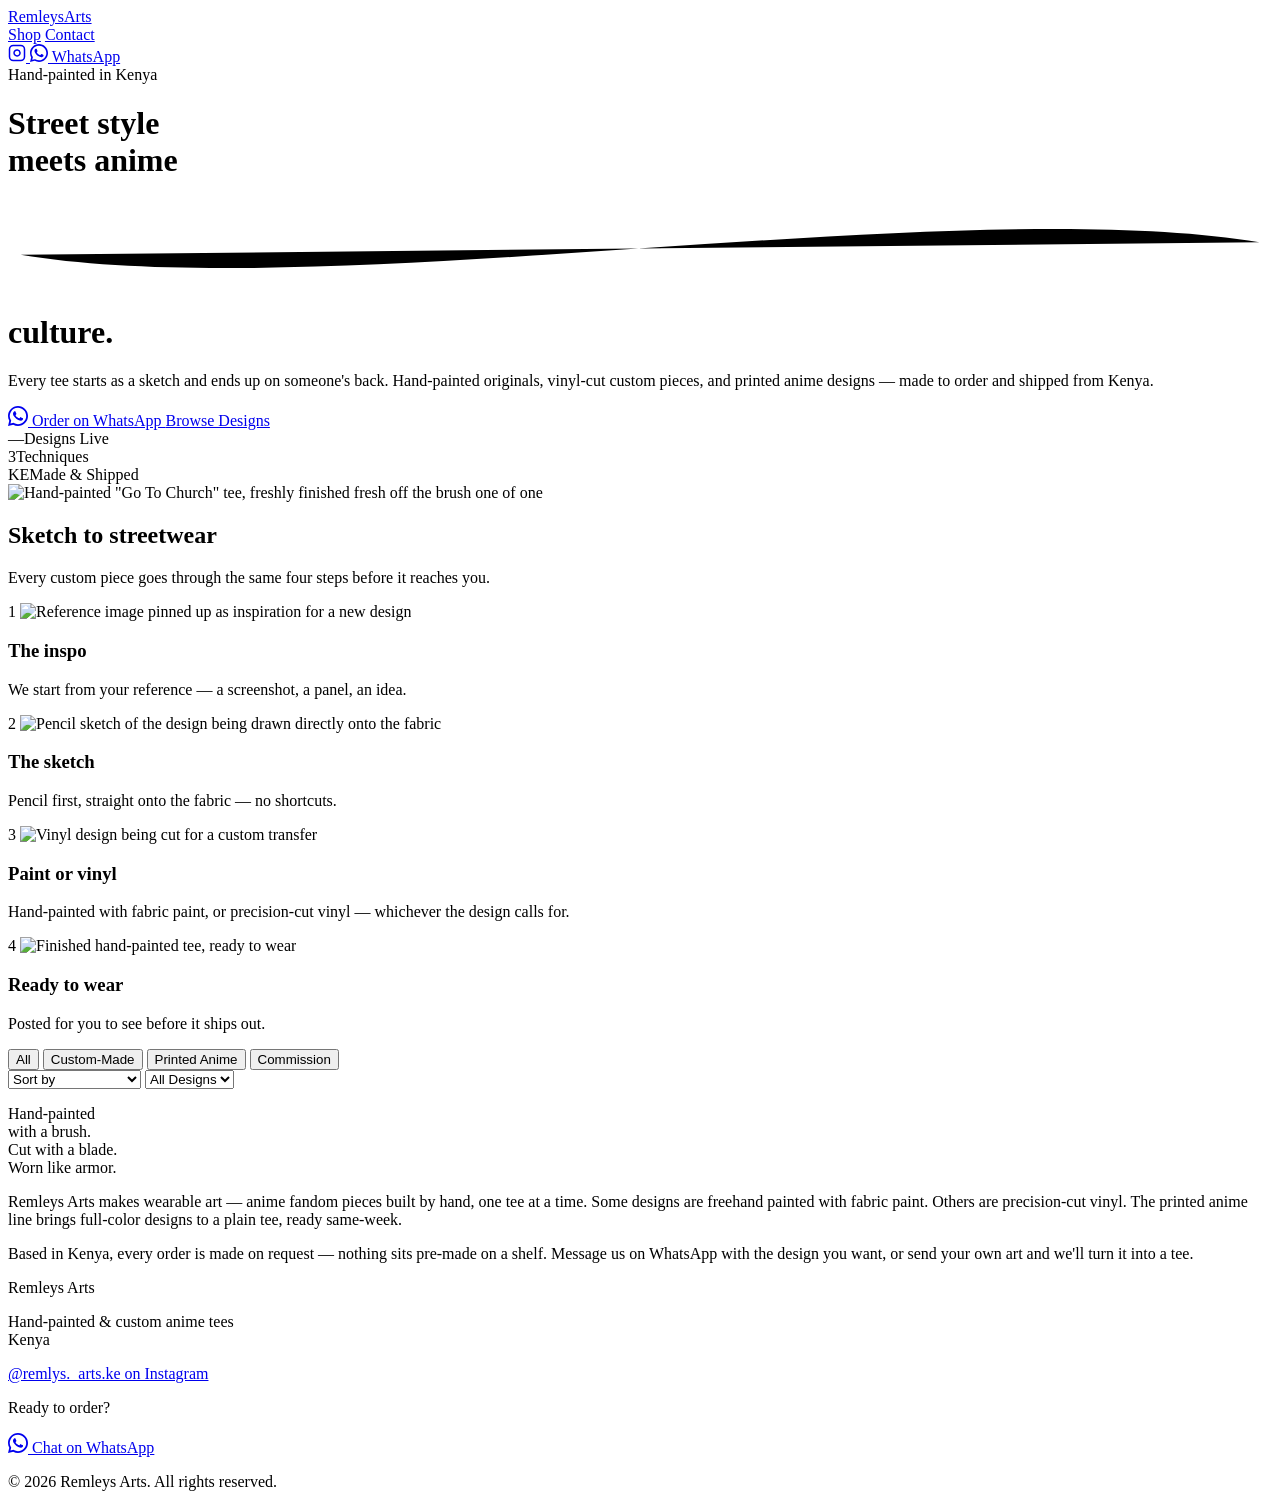
==== index.html @ 8bb93c35 "Create index.html for Remleys Arts website This HTML file serves as the main structure for the Remle" ====
<!DOCTYPE html>
<html lang="en">
<head>
  <meta charset="UTF-8" />
  <meta name="viewport" content="width=device-width, initial-scale=1.0" />
  <title>Remleys Arts — Hand-Painted Anime Tees, Kenya</title>
  <meta name="description" content="Remleys Arts — hand-painted and custom anime t-shirts, made to order in Kenya. Order on WhatsApp or commission your own design." />
  <link rel="preconnect" href="https://fonts.googleapis.com" />
  <link rel="preconnect" href="https://fonts.gstatic.com" crossorigin />
  <link href="https://fonts.googleapis.com/css2?family=Anton&family=Permanent+Marker&family=Inter:wght@400;500;600;700;800&display=swap" rel="stylesheet" />
  <link rel="stylesheet" href="css/style.css" />
</head>
<body>

  <!-- NAV -->
  <nav class="navbar" id="navbar">
    <a href="index.html" class="nav-brand">Remleys<span>Arts</span></a>
    <div class="nav-links">
      <a href="index.html" class="active">Shop</a>
      <a href="contact.html">Contact</a>
    </div>
    <a href="https://instagram.com/remlys._arts.ke" target="_blank" class="nav-social" aria-label="Instagram">
      <svg width="18" height="18" viewBox="0 0 24 24" fill="none" stroke="currentColor" stroke-width="2"><rect x="2" y="2" width="20" height="20" rx="5"/><path d="M16 11.37A4 4 0 1 1 12.63 8 4 4 0 0 1 16 11.37z"/><line x1="17.5" y1="6.5" x2="17.5" y2="6.5"/></svg>
    </a>
    <a href="https://wa.me/254702538038" target="_blank" class="btn-whatsapp">
      <svg width="18" height="18" viewBox="0 0 24 24" fill="currentColor"><path d="M17.472 14.382c-.297-.149-1.758-.867-2.03-.967-.273-.099-.471-.148-.67.15-.197.297-.767.966-.94 1.164-.173.199-.347.223-.644.075-.297-.15-1.255-.463-2.39-1.475-.883-.788-1.48-1.761-1.653-2.059-.173-.297-.018-.458.13-.606.134-.133.298-.347.446-.52.149-.174.198-.298.298-.497.099-.198.05-.371-.025-.52-.075-.149-.669-1.612-.916-2.207-.242-.579-.487-.5-.669-.51-.173-.008-.371-.01-.57-.01-.198 0-.52.074-.792.372-.272.297-1.04 1.016-1.04 2.479 0 1.462 1.065 2.875 1.213 3.074.149.198 2.096 3.2 5.077 4.487.709.306 1.262.489 1.694.625.712.227 1.36.195 1.871.118.571-.085 1.758-.719 2.006-1.413.248-.694.248-1.289.173-1.413-.074-.124-.272-.198-.57-.347z"/><path d="M12 0C5.373 0 0 5.373 0 12c0 2.123.554 4.118 1.524 5.847L.057 23.882l6.198-1.443A11.945 11.945 0 0012 24c6.627 0 12-5.373 12-12S18.627 0 12 0zm0 21.818a9.818 9.818 0 01-5.006-1.371l-.36-.214-3.68.857.893-3.564-.234-.373A9.818 9.818 0 0112 2.182c5.426 0 9.818 4.392 9.818 9.818 0 5.427-4.392 9.818-9.818 9.818z"/></svg>
      WhatsApp
    </a>
  </nav>

  <!-- HERO -->
  <header class="hero">
    <div class="hero-text">
      <span class="hero-eyebrow">Hand-painted in Kenya</span>
      <h1>Street style<br/>meets <span class="accent">anime<svg viewBox="0 0 200 20" preserveAspectRatio="none"><path d="M2 12 C 50 20, 150 2, 198 10"/></svg></span> culture.</h1>
      <p>Every tee starts as a sketch and ends up on someone's back. Hand-painted originals, vinyl-cut custom pieces, and printed anime designs — made to order and shipped from Kenya.</p>
      <div class="hero-ctas">
        <a href="https://wa.me/254702538038?text=Hello%2C%20I%27d%20like%20to%20order%20a%20tee%20from%20Remleys%20Arts." target="_blank" class="btn-whatsapp large">
          <svg width="20" height="20" viewBox="0 0 24 24" fill="currentColor"><path d="M17.472 14.382c-.297-.149-1.758-.867-2.03-.967-.273-.099-.471-.148-.67.15-.197.297-.767.966-.94 1.164-.173.199-.347.223-.644.075-.297-.15-1.255-.463-2.39-1.475-.883-.788-1.48-1.761-1.653-2.059-.173-.297-.018-.458.13-.606.134-.133.298-.347.446-.52.149-.174.198-.298.298-.497.099-.198.05-.371-.025-.52-.075-.149-.669-1.612-.916-2.207-.242-.579-.487-.5-.669-.51-.173-.008-.371-.01-.57-.01-.198 0-.52.074-.792.372-.272.297-1.04 1.016-1.04 2.479 0 1.462 1.065 2.875 1.213 3.074.149.198 2.096 3.2 5.077 4.487.709.306 1.262.489 1.694.625.712.227 1.36.195 1.871.118.571-.085 1.758-.719 2.006-1.413.248-.694.248-1.289.173-1.413-.074-.124-.272-.198-.57-.347z"/><path d="M12 0C5.373 0 0 5.373 0 12c0 2.123.554 4.118 1.524 5.847L.057 23.882l6.198-1.443A11.945 11.945 0 0012 24c6.627 0 12-5.373 12-12S18.627 0 12 0zm0 21.818a9.818 9.818 0 01-5.006-1.371l-.36-.214-3.68.857.893-3.564-.234-.373A9.818 9.818 0 0112 2.182c5.426 0 9.818 4.392 9.818 9.818 0 5.427-4.392 9.818-9.818 9.818z"/></svg>
          Order on WhatsApp
        </a>
        <a href="#shop" class="btn-outline">Browse Designs</a>
      </div>
      <div class="hero-stats">
        <div class="stat"><span class="stat-num" id="totalCount">—</span><span class="stat-label">Designs Live</span></div>
        <div class="stat"><span class="stat-num">3</span><span class="stat-label">Techniques</span></div>
        <div class="stat"><span class="stat-num">KE</span><span class="stat-label">Made & Shipped</span></div>
      </div>
    </div>
    <div class="hero-visual">
      <div class="hero-photo">
        <img src="images/products/shirt-gotochurch.jpg" alt="Hand-painted &quot;Go To Church&quot; tee, freshly finished" />
        <span class="hero-photo-cap">fresh off the brush</span>
        <span class="hero-tag">one of one</span>
      </div>
    </div>
  </header>

  <!-- PROCESS FILMSTRIP -->
  <section class="process">
    <div class="process-head">
      <h2>Sketch to streetwear</h2>
      <p>Every custom piece goes through the same four steps before it reaches you.</p>
    </div>
    <div class="process-strip">
      <div class="process-step">
        <div class="process-frame">
          <span class="process-num">1</span>
          <img src="images/process/01-inspo.jpg" alt="Reference image pinned up as inspiration for a new design" loading="lazy" />
        </div>
        <h3>The inspo</h3>
        <p>We start from your reference — a screenshot, a panel, an idea.</p>
      </div>
      <div class="process-step">
        <div class="process-frame">
          <span class="process-num">2</span>
          <img src="images/process/02-sketch.jpg" alt="Pencil sketch of the design being drawn directly onto the fabric" loading="lazy" />
        </div>
        <h3>The sketch</h3>
        <p>Pencil first, straight onto the fabric — no shortcuts.</p>
      </div>
      <div class="process-step">
        <div class="process-frame">
          <span class="process-num">3</span>
          <img src="images/process/03-cut.jpg" alt="Vinyl design being cut for a custom transfer" loading="lazy" />
        </div>
        <h3>Paint or vinyl</h3>
        <p>Hand-painted with fabric paint, or precision-cut vinyl — whichever the design calls for.</p>
      </div>
      <div class="process-step">
        <div class="process-frame">
          <span class="process-num">4</span>
          <img src="images/process/04-finished.jpg" alt="Finished hand-painted tee, ready to wear" loading="lazy" />
        </div>
        <h3>Ready to wear</h3>
        <p>Posted for you to see before it ships out.</p>
      </div>
    </div>
  </section>

  <!-- FILTERS -->
  <section class="filter-bar" id="shop">
    <div class="filter-inner">
      <div class="filter-tabs" id="categoryTabs">
        <button class="tab active" data-cat="all">All</button>
        <button class="tab" data-cat="custom">Custom-Made</button>
        <button class="tab" data-cat="printed">Printed Anime</button>
        <button class="tab" data-cat="commission">Commission</button>
      </div>
      <div class="filter-controls">
        <select id="sortSelect" class="filter-select">
          <option value="default">Sort by</option>
          <option value="price-asc">Price: Low → High</option>
          <option value="price-desc">Price: High → Low</option>
          <option value="name">Name A–Z</option>
        </select>
        <select id="designSelect" class="filter-select">
          <option value="all">All Designs</option>
        </select>
      </div>
    </div>
  </section>

  <!-- GRID -->
  <main class="showroom">
    <div class="grid" id="productGrid">
      <!-- JS renders cards here -->
    </div>
    <p class="empty-state" id="emptyState" style="display:none;">No tees match your filters.</p>
  </main>

  <!-- STORY -->
  <section class="story">
    <p class="story-quote">Hand-painted<br/>with a <span class="accent">brush.</span><br/>Cut with a <span class="accent">blade.</span><br/>Worn like <span class="accent">armor.</span></p>
    <div class="story-body">
      <p>Remleys Arts makes wearable art — anime fandom pieces built by hand, one tee at a time. Some designs are freehand painted with fabric paint. Others are precision-cut vinyl. The printed anime line brings full-color designs to a plain tee, ready same-week.</p>
      <p>Based in Kenya, every order is made on request — nothing sits pre-made on a shelf. Message us on WhatsApp with the design you want, or send your own art and we'll turn it into a tee.</p>
    </div>
  </section>

  <!-- FOOTER -->
  <footer class="footer">
    <div class="footer-inner">
      <div>
        <span class="footer-brand">Remleys Arts</span>
        <p>Hand-painted & custom anime tees<br/>Kenya</p>
        <a href="https://instagram.com/remlys._arts.ke" target="_blank" class="footer-social">@remlys._arts.ke on Instagram</a>
      </div>
      <div class="footer-cta">
        <p>Ready to order?</p>
        <a href="https://wa.me/254702538038" target="_blank" class="btn-whatsapp large">
          <svg width="20" height="20" viewBox="0 0 24 24" fill="currentColor"><path d="M17.472 14.382c-.297-.149-1.758-.867-2.03-.967-.273-.099-.471-.148-.67.15-.197.297-.767.966-.94 1.164-.173.199-.347.223-.644.075-.297-.15-1.255-.463-2.39-1.475-.883-.788-1.48-1.761-1.653-2.059-.173-.297-.018-.458.13-.606.134-.133.298-.347.446-.52.149-.174.198-.298.298-.497.099-.198.05-.371-.025-.52-.075-.149-.669-1.612-.916-2.207-.242-.579-.487-.5-.669-.51-.173-.008-.371-.01-.57-.01-.198 0-.52.074-.792.372-.272.297-1.04 1.016-1.04 2.479 0 1.462 1.065 2.875 1.213 3.074.149.198 2.096 3.2 5.077 4.487.709.306 1.262.489 1.694.625.712.227 1.36.195 1.871.118.571-.085 1.758-.719 2.006-1.413.248-.694.248-1.289.173-1.413-.074-.124-.272-.198-.57-.347z"/><path d="M12 0C5.373 0 0 5.373 0 12c0 2.123.554 4.118 1.524 5.847L.057 23.882l6.198-1.443A11.945 11.945 0 0012 24c6.627 0 12-5.373 12-12S18.627 0 12 0zm0 21.818a9.818 9.818 0 01-5.006-1.371l-.36-.214-3.68.857.893-3.564-.234-.373A9.818 9.818 0 0112 2.182c5.426 0 9.818 4.392 9.818 9.818 0 5.427-4.392 9.818-9.818 9.818z"/></svg>
          Chat on WhatsApp
        </a>
      </div>
      <div>
        <p class="footer-copy">© 2026 Remleys Arts. All rights reserved.</p>
      </div>
    </div>
  </footer>

  <script src="js/products.js"></script>
  <script src="js/app.js"></script>
</body>
  </html>
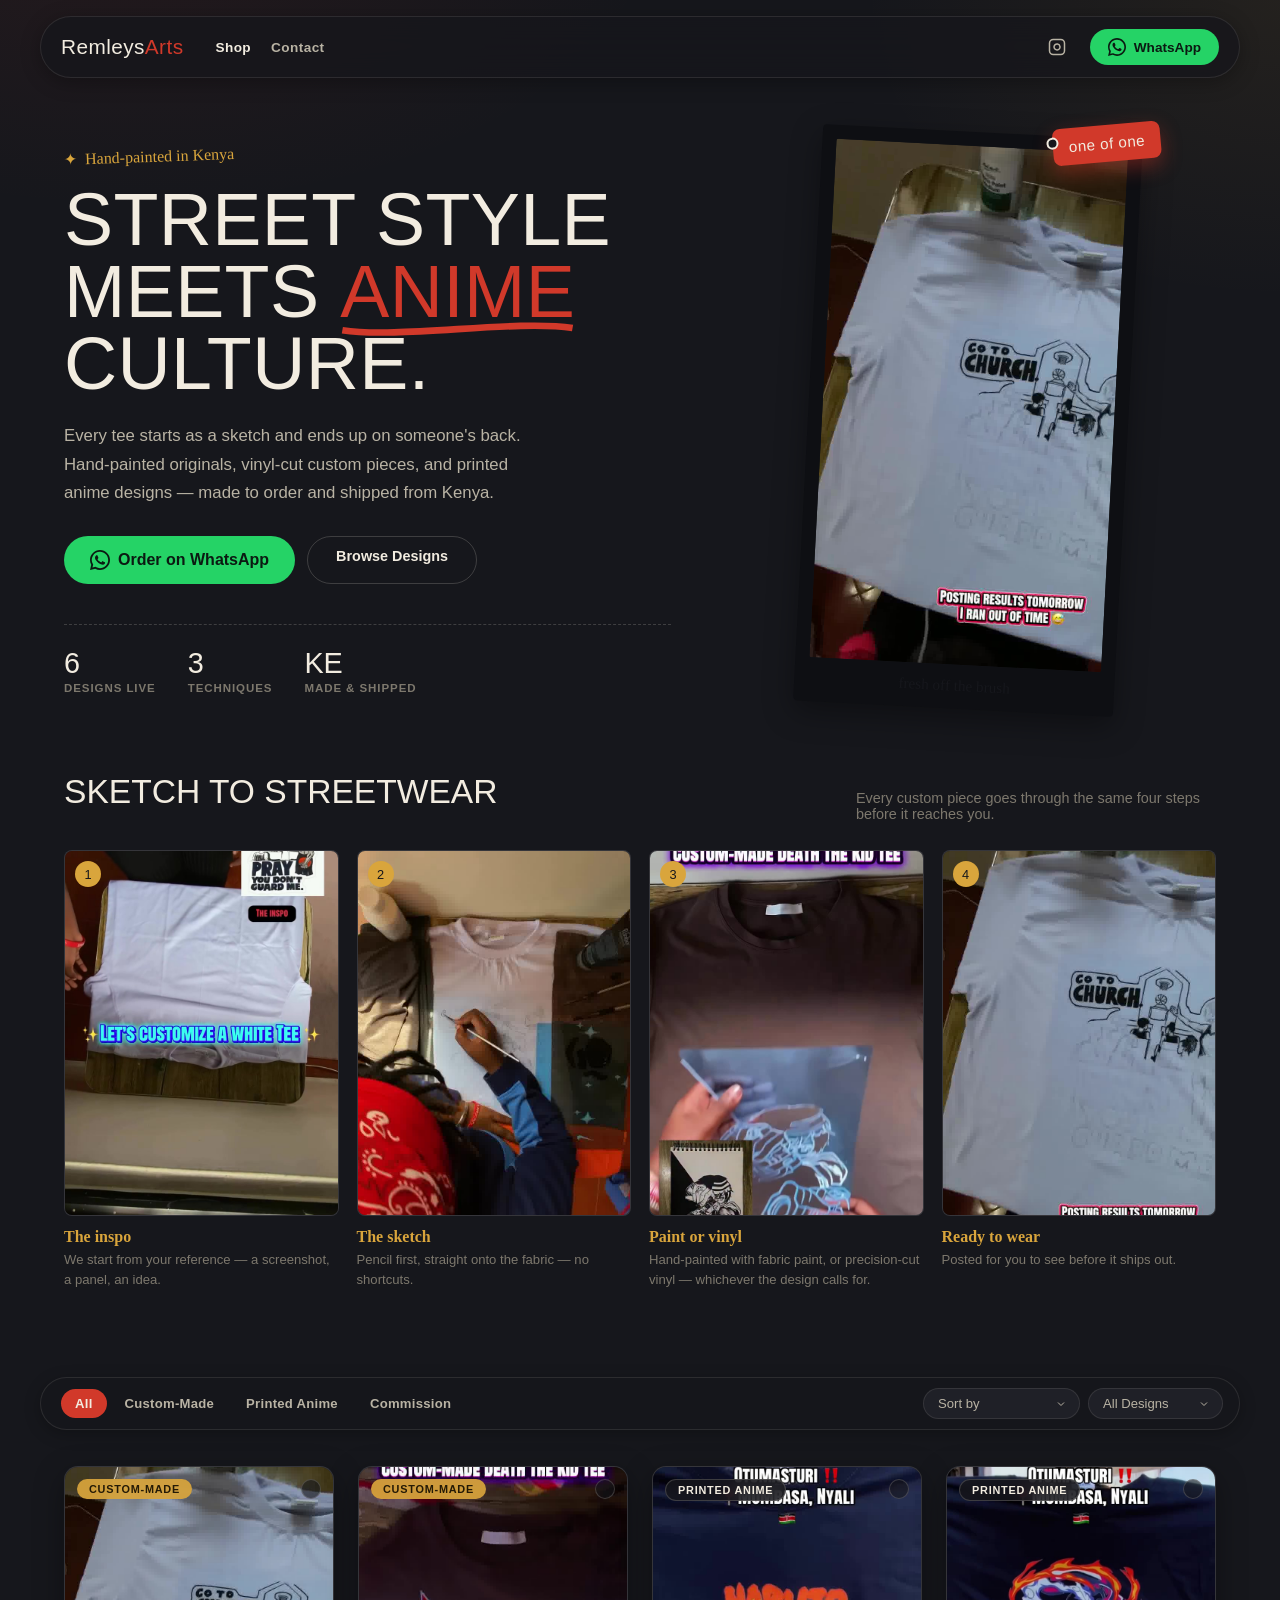
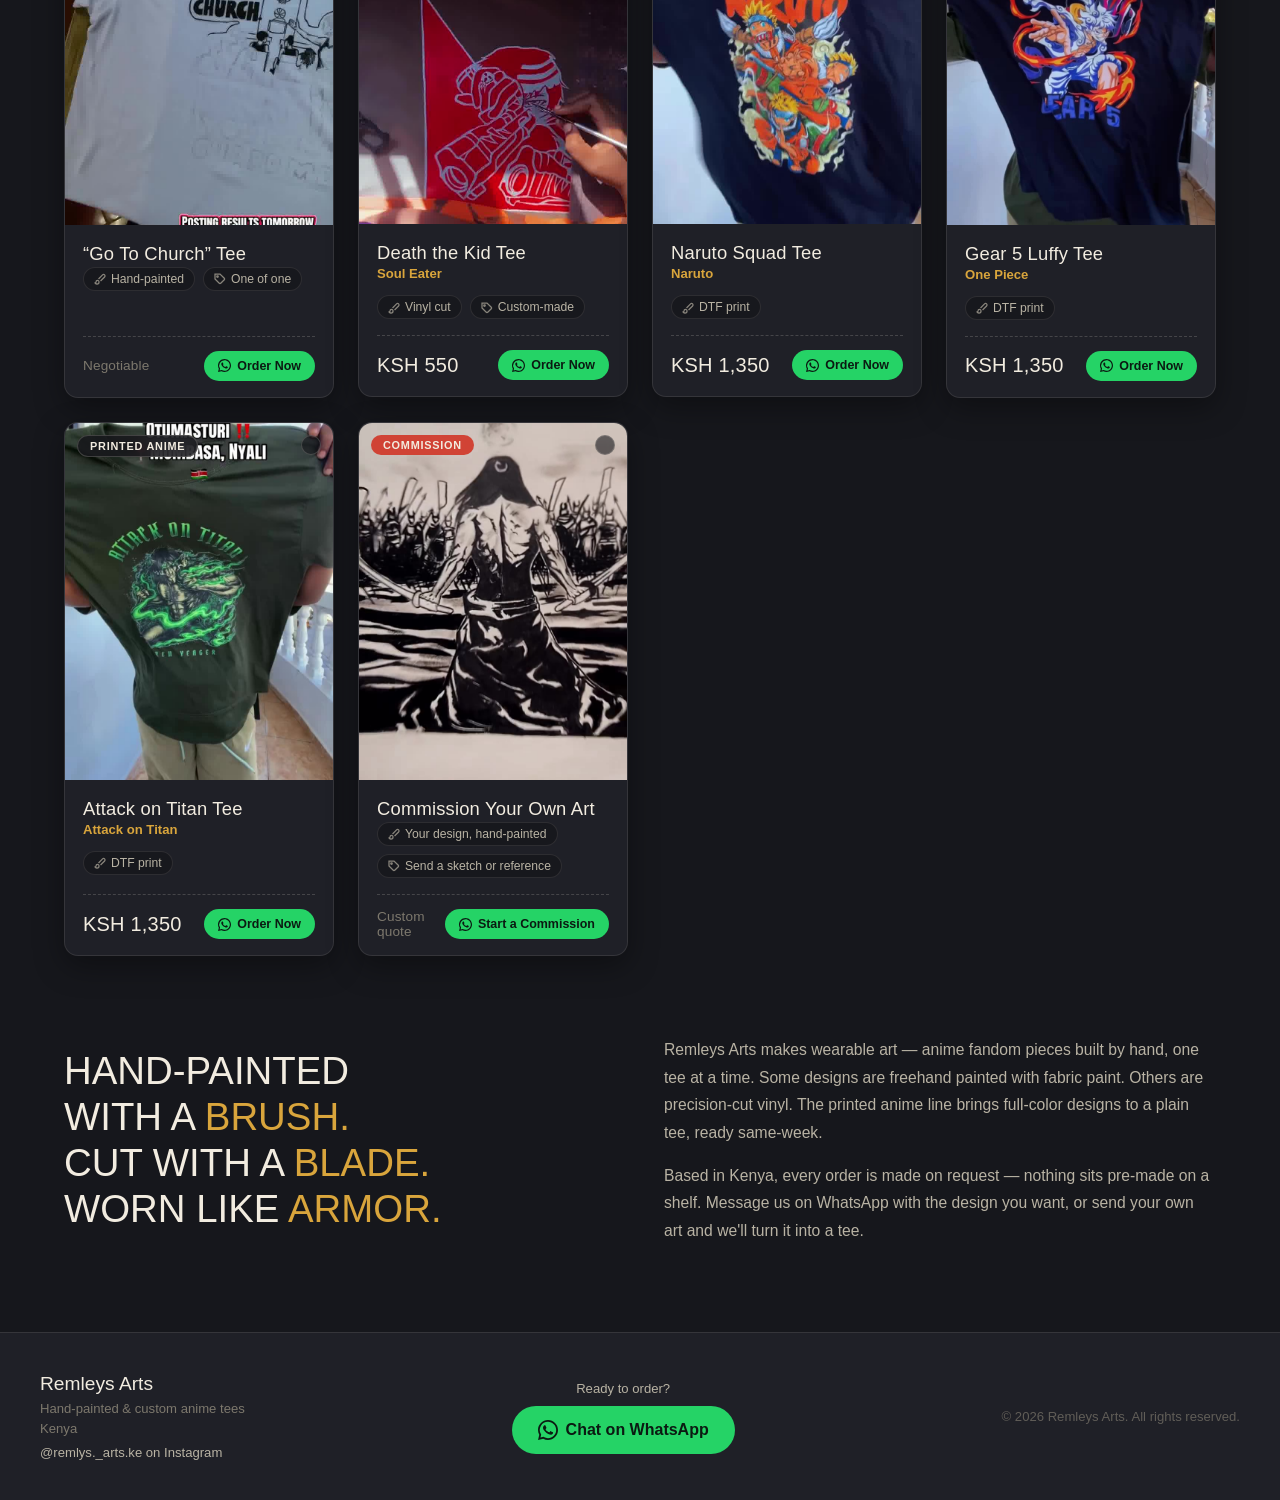
==== commit d97eaec7: "Update title and add reveal class to sections" ====
--- a/index.html
+++ b/index.html
@@ -3,7 +3,7 @@
 <head>
   <meta charset="UTF-8" />
   <meta name="viewport" content="width=device-width, initial-scale=1.0" />
-  <title>Remleys Arts — Hand-Painted Anime Tees, Kenya</title>
+  <title>Remleys Arts — premium Tees, Kenya</title>
   <meta name="description" content="Remleys Arts — hand-painted and custom anime t-shirts, made to order in Kenya. Order on WhatsApp or commission your own design." />
   <link rel="preconnect" href="https://fonts.googleapis.com" />
   <link rel="preconnect" href="https://fonts.gstatic.com" crossorigin />
@@ -58,12 +58,12 @@
 
   <!-- PROCESS FILMSTRIP -->
   <section class="process">
-    <div class="process-head">
+    <div class="process-head reveal">
       <h2>Sketch to streetwear</h2>
       <p>Every custom piece goes through the same four steps before it reaches you.</p>
     </div>
     <div class="process-strip">
-      <div class="process-step">
+      <div class="process-step reveal">
         <div class="process-frame">
           <span class="process-num">1</span>
           <img src="images/process/01-inspo.jpg" alt="Reference image pinned up as inspiration for a new design" loading="lazy" />
@@ -71,7 +71,7 @@
         <h3>The inspo</h3>
         <p>We start from your reference — a screenshot, a panel, an idea.</p>
       </div>
-      <div class="process-step">
+      <div class="process-step reveal">
         <div class="process-frame">
           <span class="process-num">2</span>
           <img src="images/process/02-sketch.jpg" alt="Pencil sketch of the design being drawn directly onto the fabric" loading="lazy" />
@@ -79,7 +79,7 @@
         <h3>The sketch</h3>
         <p>Pencil first, straight onto the fabric — no shortcuts.</p>
       </div>
-      <div class="process-step">
+      <div class="process-step reveal">
         <div class="process-frame">
           <span class="process-num">3</span>
           <img src="images/process/03-cut.jpg" alt="Vinyl design being cut for a custom transfer" loading="lazy" />
@@ -87,7 +87,7 @@
         <h3>Paint or vinyl</h3>
         <p>Hand-painted with fabric paint, or precision-cut vinyl — whichever the design calls for.</p>
       </div>
-      <div class="process-step">
+      <div class="process-step reveal">
         <div class="process-frame">
           <span class="process-num">4</span>
           <img src="images/process/04-finished.jpg" alt="Finished hand-painted tee, ready to wear" loading="lazy" />
@@ -130,7 +130,7 @@
   </main>
 
   <!-- STORY -->
-  <section class="story">
+  <section class="story reveal">
     <p class="story-quote">Hand-painted<br/>with a <span class="accent">brush.</span><br/>Cut with a <span class="accent">blade.</span><br/>Worn like <span class="accent">armor.</span></p>
     <div class="story-body">
       <p>Remleys Arts makes wearable art — anime fandom pieces built by hand, one tee at a time. Some designs are freehand painted with fabric paint. Others are precision-cut vinyl. The printed anime line brings full-color designs to a plain tee, ready same-week.</p>
@@ -163,4 +163,5 @@
   <script src="js/app.js"></script>
 </body>
   </html>
+
   
--- a/css/style.css
+++ b/css/style.css
@@ -0,0 +1,639 @@
+/* =====================
+   Remleys Arts — style.css
+   "Sketchbook to Streetwear" design system
+   ===================== */
+
+*, *::before, *::after { box-sizing: border-box; margin: 0; padding: 0; }
+
+:root {
+  /* Canvas + ink */
+  --ink:        #16171c;   /* base canvas, charcoal-blue night */
+  --ink-raised: #1f2027;   /* card / raised surface */
+  --ink-line:   rgba(242,236,224,0.10); /* hairline "stitching" */
+  --ink-line-strong: rgba(242,236,224,0.18);
+
+  /* Paper + text */
+  --paper:      #f2ece0;   /* raw cotton */
+  --paper-dim:  #b9b3a4;   /* muted pencil-grey text on dark */
+  --paper-faint:#7d786d;
+
+  /* Signature accents, pulled from the actual paint + vinyl in the work */
+  --red:        #d1392a;   /* poster / paint red */
+  --red-dim:    #9c2a1f;
+  --gold:       #d9a53c;   /* Kenyan sun gold */
+  --gold-dim:   #a97e2c;
+
+  --wa-green:   #25D366;
+  --wa-dark:    #128C7E;
+
+  --radius:     14px;
+  --radius-sm:  8px;
+  --radius-pill: 999px;
+
+  --font-display: 'Anton', sans-serif;
+  --font-accent:  'Permanent Marker', cursive;
+  --font-body:    'Inter', sans-serif;
+
+  --shadow-card: 0 10px 30px rgba(0,0,0,0.35);
+  --shadow-hover: 0 18px 46px rgba(0,0,0,0.5);
+  --nav-h: 76px;
+}
+
+html { scroll-behavior: smooth; }
+@media (prefers-reduced-motion: reduce) {
+  html { scroll-behavior: auto; }
+  *, *::before, *::after { animation-duration: 0.001ms !important; animation-iteration-count: 1 !important; transition-duration: 0.001ms !important; }
+}
+
+body {
+  font-family: var(--font-body);
+  background: var(--ink);
+  color: var(--paper);
+  -webkit-font-smoothing: antialiased;
+  background-image:
+    radial-gradient(ellipse 900px 500px at 10% -10%, rgba(209,57,42,0.08), transparent 60%),
+    radial-gradient(ellipse 700px 500px at 100% 0%, rgba(217,165,60,0.07), transparent 60%);
+  background-attachment: fixed;
+}
+
+a { color: inherit; }
+
+/* ---- NAVBAR ---- */
+.navbar {
+  position: fixed;
+  top: 16px;
+  left: 50%;
+  transform: translateX(-50%);
+  width: calc(100% - 48px);
+  max-width: 1200px;
+  z-index: 100;
+  display: flex;
+  align-items: center;
+  gap: 24px;
+  padding: 12px 20px;
+  background: rgba(22,23,28,0.78);
+  backdrop-filter: blur(16px);
+  -webkit-backdrop-filter: blur(16px);
+  border-radius: var(--radius-pill);
+  border: 1px solid var(--ink-line);
+  box-shadow: 0 4px 20px rgba(0,0,0,0.3);
+  transition: box-shadow 0.3s, border-color 0.3s;
+}
+.navbar.scrolled { border-color: var(--ink-line-strong); box-shadow: 0 8px 32px rgba(0,0,0,0.45); }
+
+.nav-brand {
+  font-family: var(--font-display);
+  font-weight: 400;
+  font-size: 1.3rem;
+  letter-spacing: 0.02em;
+  color: var(--paper);
+  text-decoration: none;
+}
+.nav-brand span { color: var(--red); }
+
+.nav-links {
+  display: flex;
+  gap: 20px;
+  margin-left: 8px;
+}
+.nav-links a {
+  font-family: var(--font-body);
+  font-size: 0.85rem;
+  font-weight: 600;
+  color: var(--paper-dim);
+  text-decoration: none;
+  letter-spacing: 0.03em;
+  transition: color 0.2s;
+}
+.nav-links a:hover, .nav-links a.active { color: var(--paper); }
+
+.nav-social {
+  display: flex;
+  align-items: center;
+  gap: 6px;
+  margin-left: auto;
+  color: var(--paper-dim);
+  text-decoration: none;
+  transition: color 0.2s;
+}
+.nav-social:hover { color: var(--gold); }
+
+.btn-whatsapp {
+  display: flex;
+  align-items: center;
+  gap: 8px;
+  background: var(--wa-green);
+  color: #0b1a12;
+  font-family: var(--font-body);
+  font-size: 0.85rem;
+  font-weight: 700;
+  padding: 9px 18px;
+  border-radius: var(--radius-pill);
+  text-decoration: none;
+  transition: background 0.2s, transform 0.15s;
+  white-space: nowrap;
+}
+.btn-whatsapp:hover { background: var(--wa-dark); color: #fff; transform: scale(1.03); }
+.btn-whatsapp.large { padding: 14px 26px; font-size: 1rem; }
+
+/* ---- HERO ---- */
+.hero {
+  padding: calc(var(--nav-h) + 56px) 24px 40px;
+  max-width: 1200px;
+  margin: 0 auto;
+  display: grid;
+  grid-template-columns: 1.1fr 0.9fr;
+  gap: 48px;
+  align-items: center;
+}
+
+.hero-eyebrow {
+  display: inline-flex;
+  align-items: center;
+  gap: 8px;
+  font-family: var(--font-accent);
+  font-size: 1rem;
+  color: var(--gold);
+  margin-bottom: 18px;
+  transform: rotate(-2deg);
+}
+.hero-eyebrow::before { content: "\2726"; }
+
+.hero-text h1 {
+  font-family: var(--font-display);
+  font-weight: 400;
+  font-size: clamp(2.6rem, 6vw, 4.6rem);
+  line-height: 0.98;
+  letter-spacing: 0.005em;
+  text-transform: uppercase;
+  color: var(--paper);
+  margin-bottom: 22px;
+}
+.hero-text h1 .accent { color: var(--red); position: relative; display: inline-block; }
+.hero-text h1 .accent svg {
+  position: absolute;
+  left: 0; bottom: -0.14em;
+  width: 100%; height: 0.3em;
+}
+.hero-text h1 .accent path {
+  stroke: var(--red);
+  stroke-width: 6;
+  fill: none;
+  stroke-dasharray: 340;
+  stroke-dashoffset: 340;
+  animation: draw 0.9s 0.4s cubic-bezier(0.65,0,0.35,1) forwards;
+}
+@media (prefers-reduced-motion: reduce) {
+  .hero-text h1 .accent path { animation: none; stroke-dashoffset: 0; }
+}
+@keyframes draw { to { stroke-dashoffset: 0; } }
+
+.hero-text p {
+  font-size: 1.05rem;
+  color: var(--paper-dim);
+  max-width: 480px;
+  line-height: 1.7;
+  margin-bottom: 28px;
+}
+
+.hero-ctas { display: flex; gap: 12px; flex-wrap: wrap; margin-bottom: 40px; }
+
+.hero-stats {
+  display: flex;
+  gap: 32px;
+  flex-wrap: wrap;
+  border-top: 1px dashed var(--ink-line-strong);
+  padding-top: 22px;
+}
+.stat { display: flex; flex-direction: column; gap: 2px; }
+.stat-num {
+  font-family: var(--font-display);
+  font-weight: 400;
+  font-size: 1.8rem;
+  color: var(--paper);
+}
+.stat-label {
+  font-size: 0.72rem;
+  font-weight: 600;
+  letter-spacing: 0.08em;
+  text-transform: uppercase;
+  color: var(--paper-faint);
+}
+
+/* ---- HERO VISUAL: a "pinned polaroid" of the actual work ---- */
+.hero-visual {
+  position: relative;
+  display: flex;
+  align-items: center;
+  justify-content: center;
+}
+.hero-photo {
+  position: relative;
+  width: 78%;
+  max-width: 320px;
+  background: #0e0f13;
+  padding: 14px 14px 44px;
+  border-radius: 4px;
+  box-shadow: var(--shadow-card);
+  transform: rotate(3deg);
+}
+.hero-photo img {
+  width: 100%;
+  display: block;
+  border-radius: 2px;
+}
+.hero-photo-cap {
+  position: absolute;
+  bottom: 14px; left: 14px; right: 14px;
+  font-family: var(--font-accent);
+  font-size: 0.95rem;
+  color: var(--ink);
+  text-align: center;
+}
+.hero-tag {
+  position: absolute;
+  top: -14px; right: -18px;
+  background: var(--red);
+  color: var(--paper);
+  font-family: var(--font-display);
+  font-weight: 400;
+  font-size: 0.95rem;
+  letter-spacing: 0.03em;
+  padding: 10px 16px;
+  border-radius: var(--radius-sm);
+  transform: rotate(-8deg);
+  box-shadow: 0 8px 20px rgba(209,57,42,0.4);
+}
+.hero-tag::after {
+  content: "";
+  position: absolute;
+  top: 8px; left: -6px;
+  width: 12px; height: 12px;
+  background: var(--ink);
+  border-radius: 50%;
+  border: 2px solid var(--paper);
+}
+
+/* ---- PROCESS FILMSTRIP ---- */
+.process {
+  max-width: 1200px;
+  margin: 24px auto 88px;
+  padding: 0 24px;
+}
+.process-head {
+  display: flex;
+  align-items: baseline;
+  justify-content: space-between;
+  gap: 16px;
+  margin-bottom: 28px;
+  flex-wrap: wrap;
+}
+.process-head h2 {
+  font-family: var(--font-display);
+  font-weight: 400;
+  font-size: clamp(1.5rem, 3vw, 2.1rem);
+  text-transform: uppercase;
+  color: var(--paper);
+}
+.process-head p { color: var(--paper-faint); font-size: 0.9rem; max-width: 360px; }
+
+.process-strip {
+  display: grid;
+  grid-template-columns: repeat(4, 1fr);
+  gap: 18px;
+}
+
+.process-step {
+  opacity: 0;
+  transform: translateY(18px);
+  transition: opacity 0.6s cubic-bezier(0.16,1,0.3,1), transform 0.6s cubic-bezier(0.16,1,0.3,1);
+}
+.process-step.in-view { opacity: 1; transform: translateY(0); }
+.process-step:nth-child(2) { transition-delay: 0.08s; }
+.process-step:nth-child(3) { transition-delay: 0.16s; }
+.process-step:nth-child(4) { transition-delay: 0.24s; }
+
+.process-frame {
+  position: relative;
+  aspect-ratio: 3/4;
+  border-radius: var(--radius-sm);
+  overflow: hidden;
+  background: var(--ink-raised);
+  border: 1px solid var(--ink-line);
+}
+.process-frame img { width: 100%; height: 100%; object-fit: cover; display: block; }
+.process-num {
+  position: absolute;
+  top: 10px; left: 10px;
+  font-family: var(--font-display);
+  font-size: 0.8rem;
+  color: var(--ink);
+  background: var(--gold);
+  width: 26px; height: 26px;
+  border-radius: 50%;
+  display: flex; align-items: center; justify-content: center;
+}
+.process-step h3 {
+  font-family: var(--font-accent);
+  font-size: 1rem;
+  color: var(--gold);
+  margin: 12px 0 4px;
+}
+.process-step p { font-size: 0.82rem; color: var(--paper-faint); line-height: 1.5; }
+
+/* ---- FILTER BAR ---- */
+.filter-bar {
+  position: sticky;
+  top: calc(var(--nav-h) + 20px);
+  z-index: 50;
+  padding: 0 24px;
+  margin-bottom: 36px;
+}
+.filter-inner {
+  max-width: 1200px;
+  margin: 0 auto;
+  background: rgba(22,23,28,0.85);
+  backdrop-filter: blur(16px);
+  -webkit-backdrop-filter: blur(16px);
+  border: 1px solid var(--ink-line);
+  border-radius: var(--radius-pill);
+  padding: 10px 16px 10px 20px;
+  display: flex;
+  align-items: center;
+  gap: 16px;
+  flex-wrap: wrap;
+  box-shadow: 0 4px 16px rgba(0,0,0,0.25);
+}
+.filter-tabs { display: flex; gap: 4px; flex-wrap: wrap; }
+.tab {
+  font-family: var(--font-body);
+  font-size: 0.82rem;
+  font-weight: 600;
+  color: var(--paper-dim);
+  background: transparent;
+  border: none;
+  padding: 7px 14px;
+  border-radius: var(--radius-pill);
+  cursor: pointer;
+  transition: all 0.2s;
+  letter-spacing: 0.02em;
+}
+.tab:hover { background: var(--ink-raised); color: var(--paper); }
+.tab.active { background: var(--red); color: var(--paper); }
+
+.filter-controls { display: flex; gap: 8px; margin-left: auto; flex-wrap: wrap; }
+.filter-select {
+  font-family: var(--font-body);
+  font-size: 0.82rem;
+  font-weight: 500;
+  color: var(--paper-dim);
+  background: var(--ink-raised);
+  border: 1px solid var(--ink-line);
+  border-radius: var(--radius-pill);
+  padding: 7px 32px 7px 14px;
+  cursor: pointer;
+  outline: none;
+  appearance: none;
+  -webkit-appearance: none;
+  background-image: url("data:image/svg+xml,%3Csvg xmlns='http://www.w3.org/2000/svg' width='12' height='12' viewBox='0 0 24 24' fill='none' stroke='%23b9b3a4' stroke-width='2'%3E%3Cpolyline points='6 9 12 15 18 9'/%3E%3C/svg%3E");
+  background-repeat: no-repeat;
+  background-position: right 12px center;
+  transition: border-color 0.2s;
+}
+.filter-select:focus { border-color: var(--gold); }
+
+/* ---- SHOWROOM GRID ---- */
+.showroom { max-width: 1200px; margin: 0 auto; padding: 0 24px 80px; }
+.grid { display: grid; grid-template-columns: repeat(auto-fill, minmax(270px, 1fr)); gap: 24px; }
+
+/* ---- PRODUCT CARD ---- */
+.card {
+  background: var(--ink-raised);
+  border-radius: var(--radius);
+  overflow: hidden;
+  box-shadow: var(--shadow-card);
+  border: 1px solid var(--ink-line);
+  display: flex;
+  flex-direction: column;
+  transition: transform 0.35s cubic-bezier(0.16,1,0.3,1), box-shadow 0.35s, border-color 0.35s;
+  opacity: 0;
+  transform: translateY(16px);
+  animation: fadeUp 0.5s cubic-bezier(0.16,1,0.3,1) forwards;
+}
+.card:hover {
+  transform: translateY(-6px) rotate(-0.4deg);
+  box-shadow: var(--shadow-hover);
+  border-color: var(--ink-line-strong);
+}
+@keyframes fadeUp { to { opacity: 1; transform: translateY(0); } }
+
+.card-img { position: relative; aspect-ratio: 3/4; overflow: hidden; background: var(--ink); }
+.card-img img { width: 100%; height: 100%; object-fit: cover; display: block; transition: transform 0.6s cubic-bezier(0.16,1,0.3,1); }
+.card:hover .card-img img { transform: scale(1.06); }
+
+.card-img-placeholder {
+  width: 100%; height: 100%;
+  display: flex; flex-direction: column; align-items: center; justify-content: center; gap: 8px;
+  color: var(--paper-faint);
+}
+.card-img-placeholder svg { width: 48px; height: 48px; opacity: 0.4; }
+.card-img-placeholder span { font-size: 0.75rem; opacity: 0.6; }
+
+.card-badge {
+  position: absolute;
+  top: 12px; left: 12px;
+  font-size: 0.68rem;
+  font-weight: 700;
+  letter-spacing: 0.07em;
+  text-transform: uppercase;
+  padding: 4px 12px;
+  border-radius: var(--radius-pill);
+  backdrop-filter: blur(8px);
+}
+.badge-custom     { background: rgba(217,165,60,0.92); color: #241a06; }
+.badge-printed    { background: rgba(22,23,28,0.82); color: var(--paper); border: 1px solid var(--ink-line-strong); }
+.badge-commission { background: rgba(209,57,42,0.92); color: var(--paper); }
+
+/* little hang-tag notch, purely decorative, echoes real garment tags */
+.card-tag {
+  position: absolute;
+  top: 12px; right: 12px;
+  width: 20px; height: 20px;
+  border-radius: 50%;
+  background: rgba(22,23,28,0.6);
+  border: 1px solid var(--ink-line-strong);
+}
+
+.card-body { padding: 18px 18px 16px; display: flex; flex-direction: column; flex: 1; }
+.card-name {
+  font-family: var(--font-display);
+  font-weight: 400;
+  font-size: 1.15rem;
+  letter-spacing: 0.01em;
+  color: var(--paper);
+  margin-bottom: 2px;
+}
+.card-breed { font-size: 0.82rem; color: var(--gold); margin-bottom: 14px; font-weight: 600; }
+
+.card-meta { display: flex; flex-wrap: wrap; gap: 8px; margin-bottom: 16px; }
+.meta-chip {
+  display: flex; align-items: center; gap: 5px;
+  font-size: 0.76rem; font-weight: 500;
+  color: var(--paper-dim);
+  background: rgba(0,0,0,0.25);
+  border: 1px solid var(--ink-line);
+  padding: 4px 10px;
+  border-radius: var(--radius-pill);
+}
+.meta-chip svg { opacity: 0.7; flex-shrink: 0; }
+
+.card-footer {
+  margin-top: auto;
+  padding-top: 14px;
+  border-top: 1px dashed var(--ink-line-strong);
+  display: flex; align-items: center; justify-content: space-between; gap: 12px;
+}
+.card-price { font-family: var(--font-display); font-weight: 400; font-size: 1.25rem; color: var(--paper); letter-spacing: 0.01em; }
+.card-price.negotiable { font-size: 0.85rem; color: var(--paper-faint); font-weight: 500; font-family: var(--font-body); }
+
+.card-cta {
+  display: flex; align-items: center; gap: 6px;
+  background: var(--wa-green);
+  color: #0b1a12;
+  font-size: 0.78rem; font-weight: 700;
+  padding: 8px 14px;
+  border-radius: var(--radius-pill);
+  text-decoration: none;
+  transition: background 0.2s, transform 0.15s;
+  white-space: nowrap;
+}
+.card-cta:hover { background: var(--wa-dark); color: #fff; transform: scale(1.03); }
+
+/* ---- EMPTY STATE ---- */
+.empty-state { text-align: center; color: var(--paper-faint); font-size: 1rem; padding: 60px 0; }
+
+/* ---- ABOUT / STORY BAND ---- */
+.story {
+  max-width: 1200px;
+  margin: 0 auto 88px;
+  padding: 0 24px;
+  display: grid;
+  grid-template-columns: 1fr 1fr;
+  gap: 48px;
+  align-items: center;
+}
+.story-quote {
+  font-family: var(--font-display);
+  font-weight: 400;
+  font-size: clamp(1.6rem, 3vw, 2.4rem);
+  line-height: 1.2;
+  text-transform: uppercase;
+  color: var(--paper);
+}
+.story-quote .accent { color: var(--gold); }
+.story-body p { color: var(--paper-dim); line-height: 1.75; font-size: 0.98rem; margin-bottom: 16px; }
+.story-body p:last-child { margin-bottom: 0; }
+
+/* ---- CONTACT PAGE ---- */
+.contact-page { max-width: 1100px; margin: 0 auto; padding: calc(var(--nav-h) + 56px) 24px 60px; }
+.contact-header { text-align: center; margin-bottom: 56px; }
+.contact-header h1 {
+  font-family: var(--font-display); font-weight: 400;
+  font-size: clamp(2.2rem, 5vw, 3.2rem);
+  text-transform: uppercase;
+  color: var(--paper);
+  margin-bottom: 12px;
+}
+.contact-header p { font-size: 1.05rem; color: var(--paper-dim); max-width: 480px; margin: 0 auto; line-height: 1.7; }
+
+.contact-grid { display: grid; grid-template-columns: 1fr 1fr; gap: 24px; align-items: start; }
+
+.contact-card {
+  background: var(--ink-raised);
+  border-radius: var(--radius);
+  padding: 40px;
+  box-shadow: var(--shadow-card);
+  border: 1px solid var(--ink-line);
+}
+.contact-card.primary {
+  background: linear-gradient(160deg, var(--red) 0%, var(--red-dim) 100%);
+  color: var(--paper);
+  display: flex; flex-direction: column; gap: 16px;
+  border: none;
+}
+.contact-card.primary h2 { font-family: var(--font-display); font-weight: 400; font-size: 1.8rem; text-transform: uppercase; }
+.contact-card.primary p { opacity: 0.92; line-height: 1.6; }
+.contact-card-icon { opacity: 0.9; }
+.contact-note { font-size: 0.85rem; opacity: 0.8; letter-spacing: 0.05em; }
+
+.contact-info-grid { display: grid; grid-template-columns: 1fr 1fr; gap: 16px; }
+.info-card {
+  background: var(--ink-raised);
+  border-radius: var(--radius);
+  padding: 24px;
+  box-shadow: var(--shadow-card);
+  border: 1px solid var(--ink-line);
+  display: flex; flex-direction: column; gap: 8px;
+}
+.info-card svg { color: var(--gold); }
+.info-card h3 { font-family: var(--font-display); font-weight: 400; font-size: 1rem; letter-spacing: 0.02em; color: var(--paper); text-transform: uppercase; }
+.info-card p { font-size: 0.88rem; color: var(--paper-dim); line-height: 1.5; }
+.info-link { font-size: 0.82rem; font-weight: 600; color: var(--gold); text-decoration: none; }
+.info-link:hover { text-decoration: underline; }
+
+.back-cta { text-align: center; margin-top: 56px; }
+.btn-outline {
+  display: inline-block;
+  font-family: var(--font-body); font-size: 0.9rem; font-weight: 600;
+  color: var(--paper);
+  border: 1.5px solid var(--ink-line-strong);
+  padding: 11px 28px;
+  border-radius: var(--radius-pill);
+  text-decoration: none;
+  transition: all 0.2s;
+}
+.btn-outline:hover { background: var(--paper); color: var(--ink); border-color: var(--paper); }
+
+/* ---- FOOTER ---- */
+.footer { background: var(--ink-raised); border-top: 1px solid var(--ink-line); padding: 40px 24px; }
+.footer-inner { max-width: 1200px; margin: 0 auto; display: flex; align-items: center; justify-content: space-between; gap: 24px; flex-wrap: wrap; }
+.footer-brand { font-family: var(--font-display); font-weight: 400; font-size: 1.2rem; color: var(--paper); display: block; margin-bottom: 4px; }
+.footer p { font-size: 0.82rem; color: var(--paper-faint); line-height: 1.5; }
+.footer-cta { display: flex; flex-direction: column; gap: 8px; align-items: center; }
+.footer-cta p { font-size: 0.82rem; color: var(--paper-dim); }
+.footer-copy { font-size: 0.78rem; color: var(--paper-faint); opacity: 0.7; }
+.footer-social { display: flex; align-items: center; gap: 6px; color: var(--paper-dim); text-decoration: none; margin-top: 6px; font-size: 0.82rem; transition: color 0.2s; }
+.footer-social:hover { color: var(--gold); }
+
+/* ---- FOCUS VISIBILITY ---- */
+a:focus-visible, button:focus-visible, select:focus-visible {
+  outline: 2px solid var(--gold);
+  outline-offset: 2px;
+}
+
+/* ---- RESPONSIVE ---- */
+@media (max-width: 900px) {
+  .hero { grid-template-columns: 1fr; }
+  .hero-visual { order: -1; }
+  .hero-photo { transform: rotate(0deg); max-width: 260px; }
+  .process-strip { grid-template-columns: repeat(2, 1fr); }
+  .story { grid-template-columns: 1fr; }
+}
+@media (max-width: 768px) {
+  .nav-links { display: none; }
+  .navbar { padding: 10px 16px; width: calc(100% - 32px); }
+  .hero { padding-top: calc(var(--nav-h) + 32px); }
+  .contact-grid { grid-template-columns: 1fr; }
+  .contact-info-grid { grid-template-columns: 1fr 1fr; }
+  .filter-inner { border-radius: 16px; }
+  .filter-controls { margin-left: 0; }
+  .footer-inner { flex-direction: column; align-items: flex-start; }
+  .footer-cta { align-items: flex-start; }
+}
+@media (max-width: 480px) {
+  .contact-info-grid { grid-template-columns: 1fr; }
+  .hero-stats { gap: 20px; }
+  .filter-tabs { gap: 2px; }
+  .tab { padding: 6px 10px; font-size: 0.78rem; }
+  .process-strip { grid-template-columns: 1fr 1fr; gap: 12px; }
+}
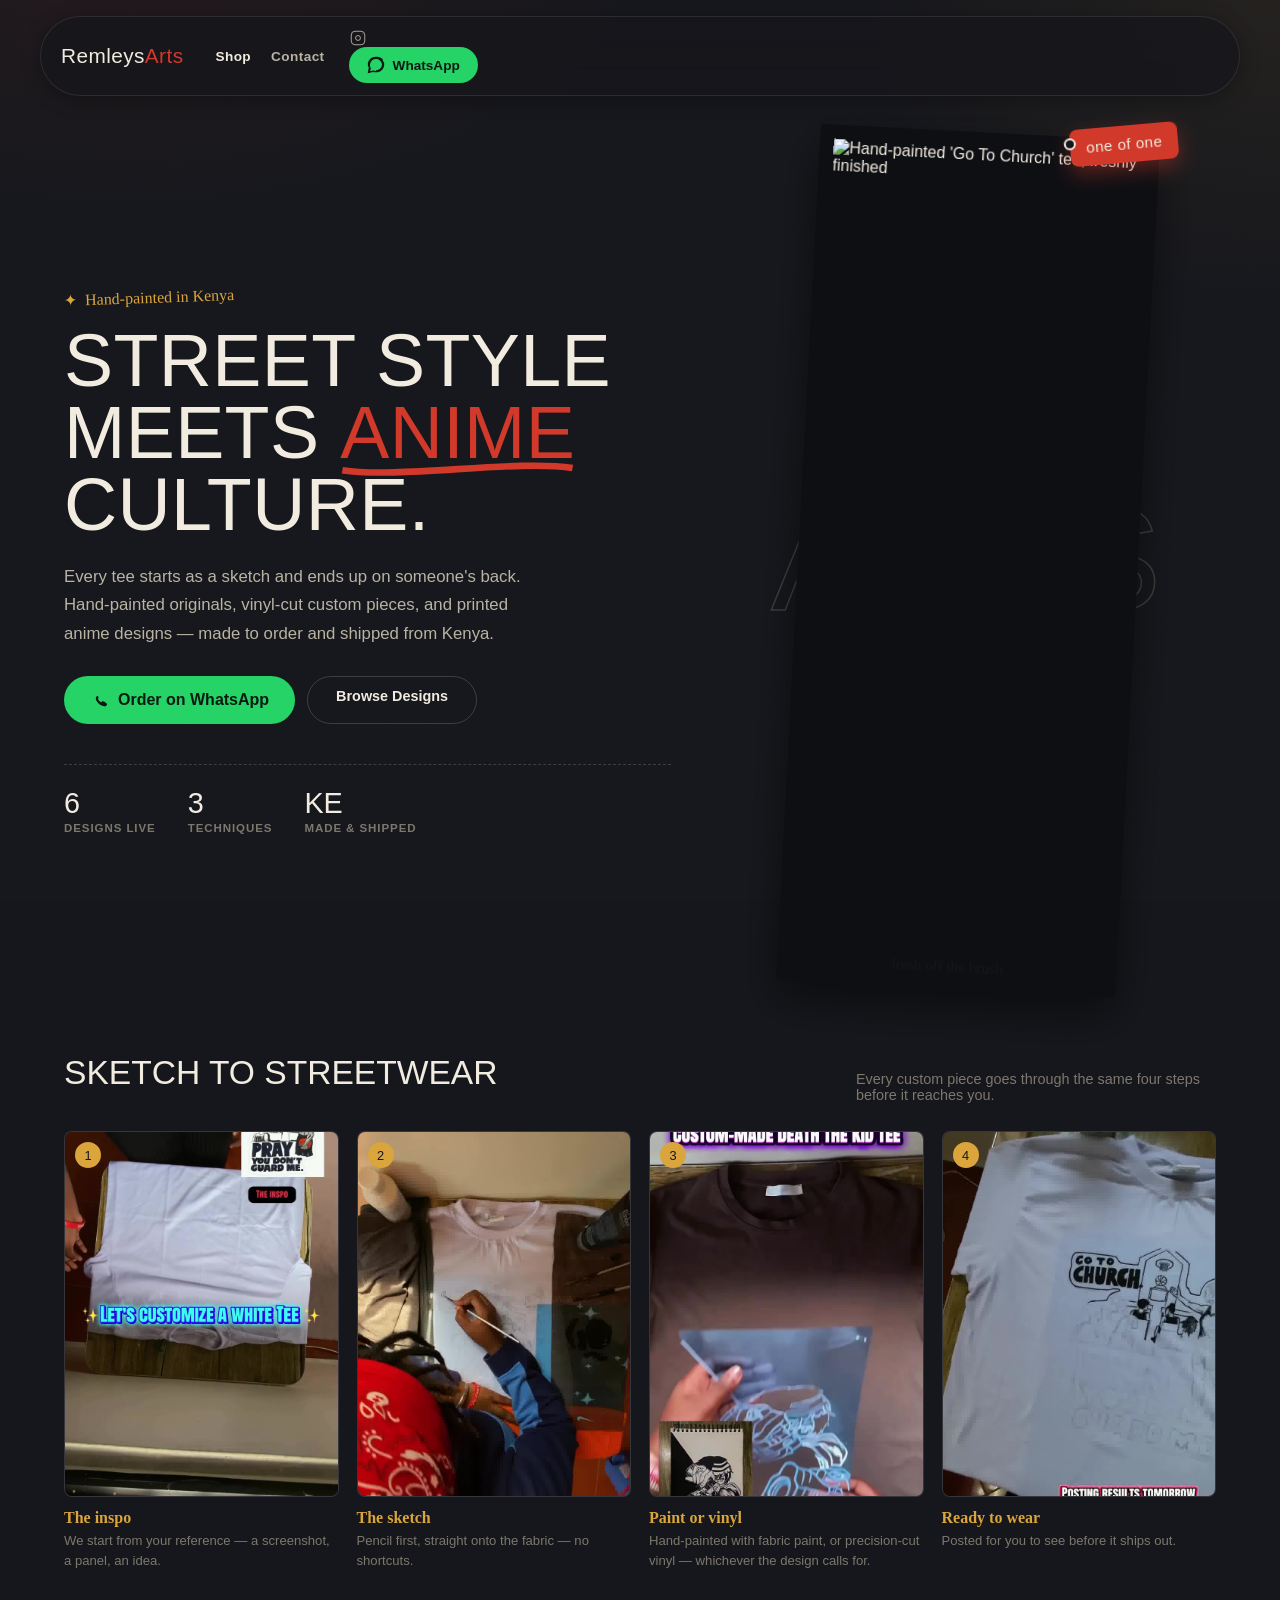
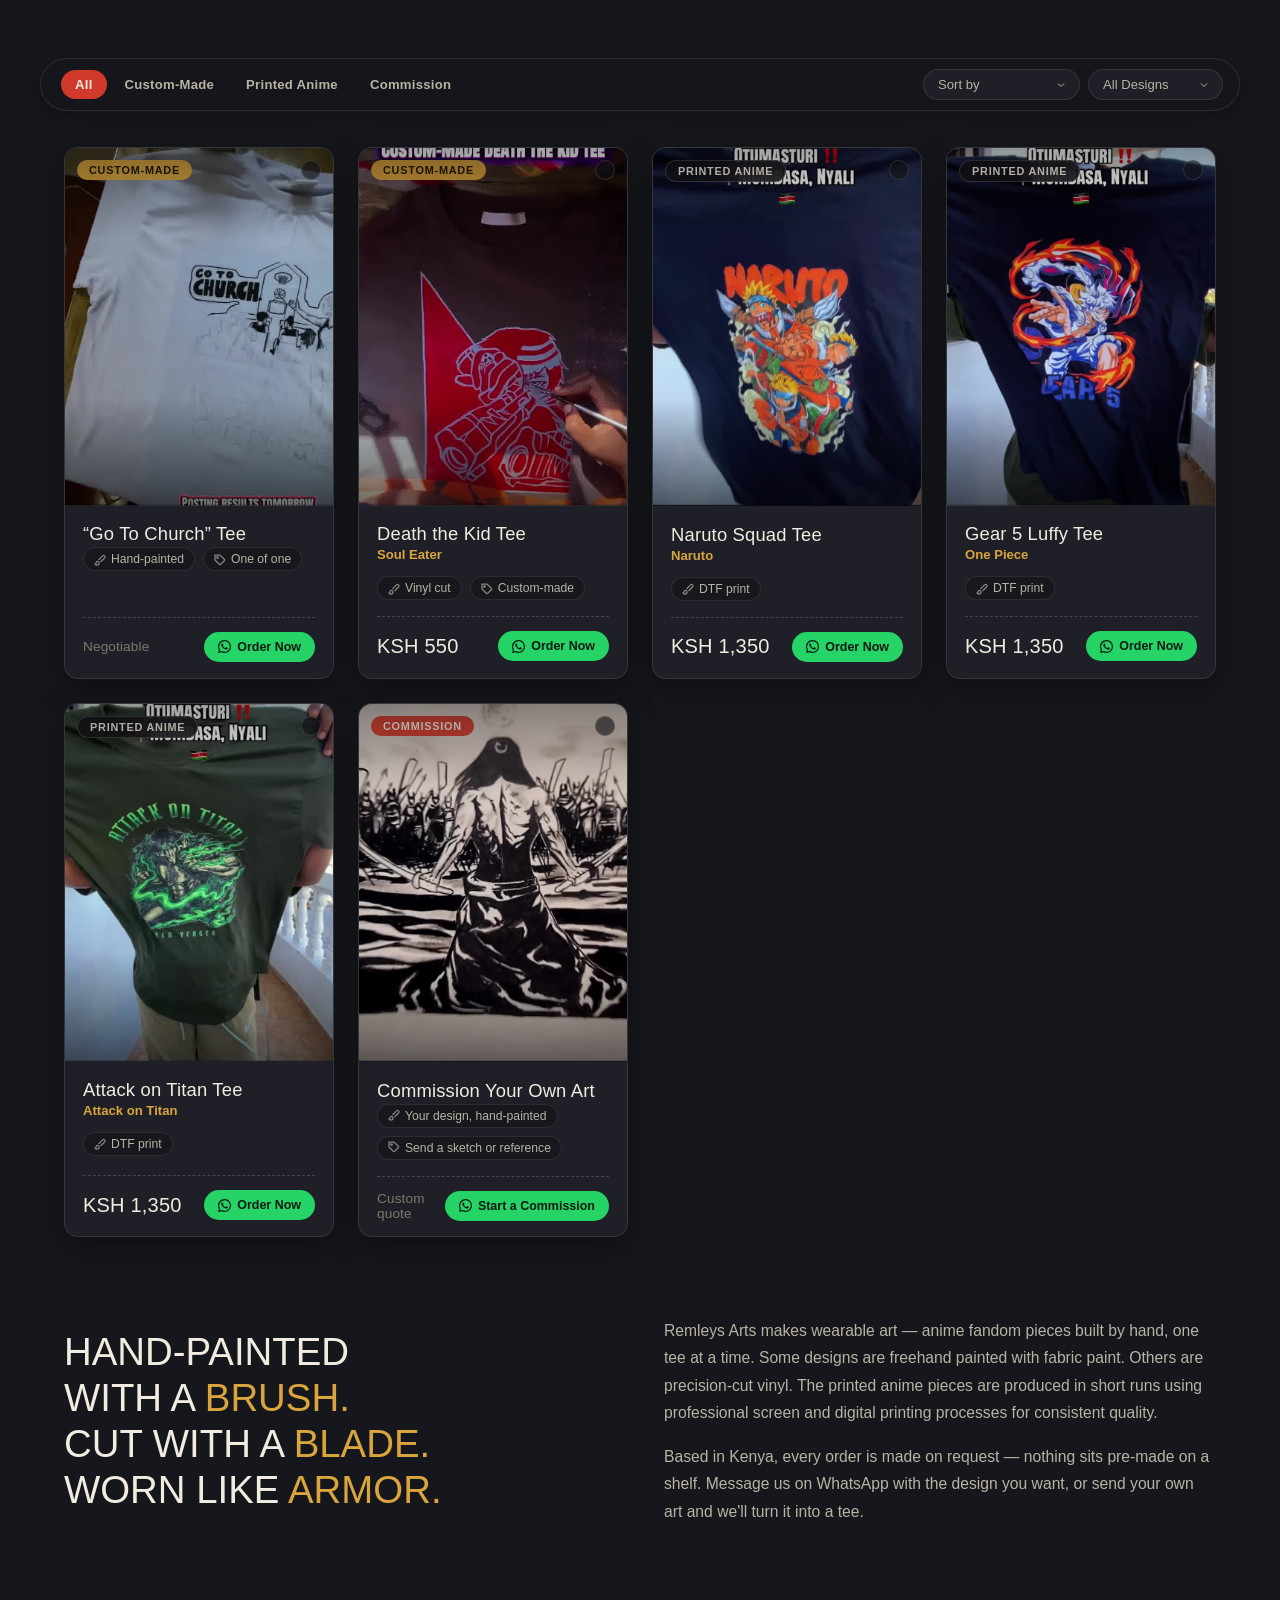
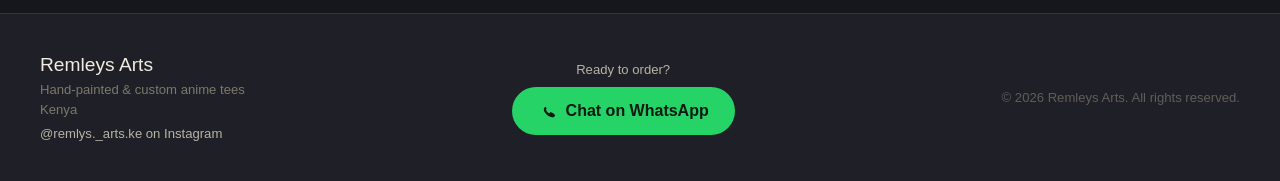
==== commit ec60944d: "Refactor index.html for accessibility and SEO enhancements Updated HTML structure for improved acces" ====
--- a/index.html
+++ b/index.html
@@ -1,55 +1,127 @@
-<!DOCTYPE html>
+<!doctype html>
 <html lang="en">
 <head>
-  <meta charset="UTF-8" />
-  <meta name="viewport" content="width=device-width, initial-scale=1.0" />
+  <meta charset="utf-8" />
+  <meta name="viewport" content="width=device-width, initial-scale=1" />
   <title>Remleys Arts — premium Tees, Kenya</title>
   <meta name="description" content="Remleys Arts — hand-painted and custom anime t-shirts, made to order in Kenya. Order on WhatsApp or commission your own design." />
+  <link rel="canonical" href="https://remleys-arts.example/" />
+
+  <!-- Social / SEO -->
+  <meta property="og:type" content="website" />
+  <meta property="og:title" content="Remleys Arts — premium Tees, Kenya" />
+  <meta property="og:description" content="Hand-painted and custom anime t-shirts made to order in Kenya. Message us on WhatsApp to order." />
+  <meta property="og:image" content="https://remleys-arts.example/images/og-hero.jpg" />
+  <meta property="og:url" content="https://remleys-arts.example/" />
+  <meta name="twitter:card" content="summary_large_image" />
+  <meta name="theme-color" content="#ffffff" />
+
+  <!-- Fonts & critical CSS -->
   <link rel="preconnect" href="https://fonts.googleapis.com" />
   <link rel="preconnect" href="https://fonts.gstatic.com" crossorigin />
   <link href="https://fonts.googleapis.com/css2?family=Anton&family=Permanent+Marker&family=Inter:wght@400;500;600;700;800&display=swap" rel="stylesheet" />
-  <link rel="stylesheet" href="css/style.css" />
+  <link rel="preload" href="css/style.css" as="style" onload="this.rel='stylesheet'">
+  <noscript><link rel="stylesheet" href="css/style.css"></noscript>
+
+  <!-- Favicons -->
+  <link rel="icon" href="images/favicon.ico" />
+  <link rel="apple-touch-icon" sizes="180x180" href="images/apple-touch-icon.png" />
+
+  <!-- Structured data -->
+  <script type="application/ld+json">
+  {
+    "@context": "https://schema.org",
+    "@type": "Store",
+    "name": "Remleys Arts",
+    "description": "Hand-painted and custom anime t-shirts made to order in Kenya.",
+    "url": "https://remleys-arts.example/",
+    "sameAs": ["https://instagram.com/remlys._arts.ke", "https://wa.me/254702538038"]
+  }
+  </script>
+
+  <style>
+    /* Minimal critical styles for skip link + focus outlines */
+    .skip-to-content {
+      position: absolute;
+      left: -999px;
+      top: auto;
+      width: 1px;
+      height: 1px;
+      overflow: hidden;
+    }
+    .skip-to-content:focus {
+      left: 1rem;
+      top: 1rem;
+      width: auto;
+      height: auto;
+      background: #fff;
+      padding: .5rem .75rem;
+      z-index: 9999;
+      border-radius: 4px;
+      box-shadow: 0 2px 6px rgba(0,0,0,.15);
+    }
+    a:focus, button:focus { outline: 3px solid #ffd; outline-offset: 3px; }
+  </style>
 </head>
 <body>
+  <a class="skip-to-content" href="#mainContent">Skip to content</a>
 
   <!-- NAV -->
-  <nav class="navbar" id="navbar">
+  <nav class="navbar" id="navbar" aria-label="Primary navigation">
     <a href="index.html" class="nav-brand">Remleys<span>Arts</span></a>
-    <div class="nav-links">
-      <a href="index.html" class="active">Shop</a>
+    <div class="nav-links" role="navigation" aria-label="Main links">
+      <a href="index.html" class="active" aria-current="page">Shop</a>
       <a href="contact.html">Contact</a>
     </div>
-    <a href="https://instagram.com/remlys._arts.ke" target="_blank" class="nav-social" aria-label="Instagram">
-      <svg width="18" height="18" viewBox="0 0 24 24" fill="none" stroke="currentColor" stroke-width="2"><rect x="2" y="2" width="20" height="20" rx="5"/><path d="M16 11.37A4 4 0 1 1 12.63 8 4 4 0 0 1 16 11.37z"/><line x1="17.5" y1="6.5" x2="17.5" y2="6.5"/></svg>
-    </a>
-    <a href="https://wa.me/254702538038" target="_blank" class="btn-whatsapp">
-      <svg width="18" height="18" viewBox="0 0 24 24" fill="currentColor"><path d="M17.472 14.382c-.297-.149-1.758-.867-2.03-.967-.273-.099-.471-.148-.67.15-.197.297-.767.966-.94 1.164-.173.199-.347.223-.644.075-.297-.15-1.255-.463-2.39-1.475-.883-.788-1.48-1.761-1.653-2.059-.173-.297-.018-.458.13-.606.134-.133.298-.347.446-.52.149-.174.198-.298.298-.497.099-.198.05-.371-.025-.52-.075-.149-.669-1.612-.916-2.207-.242-.579-.487-.5-.669-.51-.173-.008-.371-.01-.57-.01-.198 0-.52.074-.792.372-.272.297-1.04 1.016-1.04 2.479 0 1.462 1.065 2.875 1.213 3.074.149.198 2.096 3.2 5.077 4.487.709.306 1.262.489 1.694.625.712.227 1.36.195 1.871.118.571-.085 1.758-.719 2.006-1.413.248-.694.248-1.289.173-1.413-.074-.124-.272-.198-.57-.347z"/><path d="M12 0C5.373 0 0 5.373 0 12c0 2.123.554 4.118 1.524 5.847L.057 23.882l6.198-1.443A11.945 11.945 0 0012 24c6.627 0 12-5.373 12-12S18.627 0 12 0zm0 21.818a9.818 9.818 0 01-5.006-1.371l-.36-.214-3.68.857.893-3.564-.234-.373A9.818 9.818 0 0112 2.182c5.426 0 9.818 4.392 9.818 9.818 0 5.427-4.392 9.818-9.818 9.818z"/></svg>
-      WhatsApp
-    </a>
+    <div class="nav-actions">
+      <a href="https://instagram.com/remlys._arts.ke" target="_blank" rel="noopener noreferrer" class="nav-social" aria-label="Remleys Arts on Instagram">
+        <!-- accessible Instagram icon -->
+        <svg width="18" height="18" viewBox="0 0 24 24" fill="none" aria-hidden="true" focusable="false">
+          <rect x="3" y="3" width="18" height="18" rx="5" stroke="currentColor" stroke-width="1.2" fill="none"></rect>
+          <circle cx="12" cy="12" r="3.25" stroke="currentColor" stroke-width="1.2" fill="none"></circle>
+          <circle cx="17.5" cy="6.5" r="0.6" fill="currentColor"></circle>
+        </svg>
+      </a>
+      <a href="https://wa.me/254702538038" target="_blank" rel="noopener noreferrer" class="btn-whatsapp" aria-label="Chat on WhatsApp">
+        <!-- accessible WhatsApp icon -->
+        <svg width="18" height="18" viewBox="0 0 24 24" fill="currentColor" aria-hidden="true" focusable="false">
+          <path d="M20.5 3.5A11.9 11.9 0 0 0 12 1C6.1 1 1.4 5.1 1.1 10.8c-.1 1.6.3 3.1 1.2 4.4L1 23l7.1-1.8c1.2.4 2.5.6 3.9.6 5.9 0 10.5-4.2 10.9-9.8.2-1.9 0-3.7-1.4-5.1zM12 20c-1.2 0-2.4-.2-3.5-.6l-.3-.1-4.1 1.1 1.1-3.7-.2-.4A7.7 7.7 0 0 1 4 10.9 7.9 7.9 0 0 1 12 4a7.9 7.9 0 0 1 8 6.9c0 4.4-3.6 8-8 8z"></path>
+        </svg>
+        WhatsApp
+      </a>
+    </div>
   </nav>
 
   <!-- HERO -->
-  <header class="hero">
+  <header class="hero" role="banner" aria-labelledby="heroHeading">
     <div class="hero-text">
       <span class="hero-eyebrow">Hand-painted in Kenya</span>
-      <h1>Street style<br/>meets <span class="accent">anime<svg viewBox="0 0 200 20" preserveAspectRatio="none"><path d="M2 12 C 50 20, 150 2, 198 10"/></svg></span> culture.</h1>
+      <h1 id="heroHeading">Street style<br/>meets <span class="accent">anime
+        <svg viewBox="0 0 200 20" preserveAspectRatio="none" aria-hidden="true" focusable="false"><path d="M2 12 C 50 20, 150 2, 198 10" stroke="currentColor" stroke-width="1.2" fill="none" /></svg>
+      </span> culture.</h1>
       <p>Every tee starts as a sketch and ends up on someone's back. Hand-painted originals, vinyl-cut custom pieces, and printed anime designs — made to order and shipped from Kenya.</p>
+
       <div class="hero-ctas">
-        <a href="https://wa.me/254702538038?text=Hello%2C%20I%27d%20like%20to%20order%20a%20tee%20from%20Remleys%20Arts." target="_blank" class="btn-whatsapp large">
-          <svg width="20" height="20" viewBox="0 0 24 24" fill="currentColor"><path d="M17.472 14.382c-.297-.149-1.758-.867-2.03-.967-.273-.099-.471-.148-.67.15-.197.297-.767.966-.94 1.164-.173.199-.347.223-.644.075-.297-.15-1.255-.463-2.39-1.475-.883-.788-1.48-1.761-1.653-2.059-.173-.297-.018-.458.13-.606.134-.133.298-.347.446-.52.149-.174.198-.298.298-.497.099-.198.05-.371-.025-.52-.075-.149-.669-1.612-.916-2.207-.242-.579-.487-.5-.669-.51-.173-.008-.371-.01-.57-.01-.198 0-.52.074-.792.372-.272.297-1.04 1.016-1.04 2.479 0 1.462 1.065 2.875 1.213 3.074.149.198 2.096 3.2 5.077 4.487.709.306 1.262.489 1.694.625.712.227 1.36.195 1.871.118.571-.085 1.758-.719 2.006-1.413.248-.694.248-1.289.173-1.413-.074-.124-.272-.198-.57-.347z"/><path d="M12 0C5.373 0 0 5.373 0 12c0 2.123.554 4.118 1.524 5.847L.057 23.882l6.198-1.443A11.945 11.945 0 0012 24c6.627 0 12-5.373 12-12S18.627 0 12 0zm0 21.818a9.818 9.818 0 01-5.006-1.371l-.36-.214-3.68.857.893-3.564-.234-.373A9.818 9.818 0 0112 2.182c5.426 0 9.818 4.392 9.818 9.818 0 5.427-4.392 9.818-9.818 9.818z"/></svg>
+        <a href="https://wa.me/254702538038?text=Hello%2C%20I%27d%20like%20to%20order%20a%20tee%20from%20Remleys%20Arts." target="_blank" rel="noopener noreferrer" class="btn-whatsapp large" aria-label="Order on WhatsApp">
+          <svg width="20" height="20" viewBox="0 0 24 24" fill="currentColor" aria-hidden="true" focusable="false"><path d="M17.5 14.2c-.3-.15-1.8-.87-2.07-.97-.28-.1-.48-.15-.68.15-.2.29-.77.98-.95 1.18-.18.21-.36.23-.66.08-1.8-.9-3-2.5-3.6-4.2-.13-.34.13-.5.28-.66.09-.09.2-.21.3-.31.07-.06.09-.11.14-.18.05-.06.02-.12 0-.18-.02-.06-.48-1.17-.66-1.6-.17-.41-.35-.35-.5-.36-.12 0-.26 0-.4 0-.14 0-.36.05-.55.28-.38.44-1.17 1.18-1.17 2.86 0 1.68 1.2 3.3 1.37 3.53.17.22 2.36 3.6 5.72 4.92 3.36 1.3 3.36.87 3.96.82.6-.06 1.92-.78 2.2-1.53.28-.74.28-1.38.2-1.52-.08-.14-.28-.22-.57-.37z"></path></svg>
           Order on WhatsApp
         </a>
         <a href="#shop" class="btn-outline">Browse Designs</a>
       </div>
-      <div class="hero-stats">
+
+      <div class="hero-stats" aria-hidden="false">
         <div class="stat"><span class="stat-num" id="totalCount">—</span><span class="stat-label">Designs Live</span></div>
         <div class="stat"><span class="stat-num">3</span><span class="stat-label">Techniques</span></div>
-        <div class="stat"><span class="stat-num">KE</span><span class="stat-label">Made & Shipped</span></div>
-      </div>
-    </div>
-    <div class="hero-visual">
+        <div class="stat"><span class="stat-num">KE</span><span class="stat-label">Made &amp; Shipped</span></div>
+      </div>
+    </div>
+
+    <div class="hero-visual" aria-hidden="true">
       <div class="hero-photo">
-        <img src="images/products/shirt-gotochurch.jpg" alt="Hand-painted &quot;Go To Church&quot; tee, freshly finished" />
+        <picture>
+          <source srcset="images/products/shirt-gotochurch-1200.jpg 1200w, images/products/shirt-gotochurch-800.jpg 800w, images/products/shirt-gotochurch-480.jpg 480w" sizes="(min-width:900px) 50vw, 100vw" />
+          <img src="images/products/shirt-gotochurch.jpg" alt="Hand-painted 'Go To Church' tee, freshly finished" loading="lazy" decoding="async" width="1200" height="800" />
+        </picture>
         <span class="hero-photo-cap">fresh off the brush</span>
         <span class="hero-tag">one of one</span>
       </div>
@@ -57,9 +129,9 @@
   </header>
 
   <!-- PROCESS FILMSTRIP -->
-  <section class="process">
+  <section class="process" aria-labelledby="processHeading">
     <div class="process-head reveal">
-      <h2>Sketch to streetwear</h2>
+      <h2 id="processHeading">Sketch to streetwear</h2>
       <p>Every custom piece goes through the same four steps before it reaches you.</p>
     </div>
     <div class="process-strip">
@@ -71,6 +143,7 @@
         <h3>The inspo</h3>
         <p>We start from your reference — a screenshot, a panel, an idea.</p>
       </div>
+
       <div class="process-step reveal">
         <div class="process-frame">
           <span class="process-num">2</span>
@@ -79,6 +152,7 @@
         <h3>The sketch</h3>
         <p>Pencil first, straight onto the fabric — no shortcuts.</p>
       </div>
+
       <div class="process-step reveal">
         <div class="process-frame">
           <span class="process-num">3</span>
@@ -87,6 +161,7 @@
         <h3>Paint or vinyl</h3>
         <p>Hand-painted with fabric paint, or precision-cut vinyl — whichever the design calls for.</p>
       </div>
+
       <div class="process-step reveal">
         <div class="process-frame">
           <span class="process-num">4</span>
@@ -99,22 +174,26 @@
   </section>
 
   <!-- FILTERS -->
-  <section class="filter-bar" id="shop">
+  <section class="filter-bar" id="shop" aria-labelledby="shopHeading">
     <div class="filter-inner">
-      <div class="filter-tabs" id="categoryTabs">
-        <button class="tab active" data-cat="all">All</button>
-        <button class="tab" data-cat="custom">Custom-Made</button>
-        <button class="tab" data-cat="printed">Printed Anime</button>
-        <button class="tab" data-cat="commission">Commission</button>
-      </div>
+      <div class="filter-tabs" id="categoryTabs" role="tablist" aria-label="Filter categories">
+        <button class="tab active" data-cat="all" role="tab" aria-selected="true">All</button>
+        <button class="tab" data-cat="custom" role="tab">Custom-Made</button>
+        <button class="tab" data-cat="printed" role="tab">Printed Anime</button>
+        <button class="tab" data-cat="commission" role="tab">Commission</button>
+      </div>
+
       <div class="filter-controls">
-        <select id="sortSelect" class="filter-select">
+        <label for="sortSelect" class="sr-only">Sort products</label>
+        <select id="sortSelect" class="filter-select" aria-label="Sort products">
           <option value="default">Sort by</option>
           <option value="price-asc">Price: Low → High</option>
           <option value="price-desc">Price: High → Low</option>
           <option value="name">Name A–Z</option>
         </select>
-        <select id="designSelect" class="filter-select">
+
+        <label for="designSelect" class="sr-only">Filter designs</label>
+        <select id="designSelect" class="filter-select" aria-label="Filter by design">
           <option value="all">All Designs</option>
         </select>
       </div>
@@ -122,46 +201,77 @@
   </section>
 
   <!-- GRID -->
-  <main class="showroom">
-    <div class="grid" id="productGrid">
+  <main id="mainContent" class="showroom" role="main" aria-live="polite">
+    <div class="grid" id="productGrid" aria-label="Product list">
       <!-- JS renders cards here -->
     </div>
     <p class="empty-state" id="emptyState" style="display:none;">No tees match your filters.</p>
   </main>
 
   <!-- STORY -->
-  <section class="story reveal">
+  <section class="story reveal" aria-labelledby="storyHeading">
+    <h2 id="storyHeading" class="sr-only">Our story</h2>
     <p class="story-quote">Hand-painted<br/>with a <span class="accent">brush.</span><br/>Cut with a <span class="accent">blade.</span><br/>Worn like <span class="accent">armor.</span></p>
     <div class="story-body">
-      <p>Remleys Arts makes wearable art — anime fandom pieces built by hand, one tee at a time. Some designs are freehand painted with fabric paint. Others are precision-cut vinyl. The printed anime line brings full-color designs to a plain tee, ready same-week.</p>
+      <p>Remleys Arts makes wearable art — anime fandom pieces built by hand, one tee at a time. Some designs are freehand painted with fabric paint. Others are precision-cut vinyl. The printed anime pieces are produced in short runs using professional screen and digital printing processes for consistent quality.</p>
       <p>Based in Kenya, every order is made on request — nothing sits pre-made on a shelf. Message us on WhatsApp with the design you want, or send your own art and we'll turn it into a tee.</p>
     </div>
   </section>
 
   <!-- FOOTER -->
-  <footer class="footer">
+  <footer class="footer" role="contentinfo">
     <div class="footer-inner">
       <div>
         <span class="footer-brand">Remleys Arts</span>
-        <p>Hand-painted & custom anime tees<br/>Kenya</p>
-        <a href="https://instagram.com/remlys._arts.ke" target="_blank" class="footer-social">@remlys._arts.ke on Instagram</a>
-      </div>
+        <p>Hand-painted &amp; custom anime tees<br/>Kenya</p>
+        <a href="https://instagram.com/remlys._arts.ke" target="_blank" rel="noopener noreferrer" class="footer-social">@remlys._arts.ke on Instagram</a>
+      </div>
+
       <div class="footer-cta">
         <p>Ready to order?</p>
-        <a href="https://wa.me/254702538038" target="_blank" class="btn-whatsapp large">
-          <svg width="20" height="20" viewBox="0 0 24 24" fill="currentColor"><path d="M17.472 14.382c-.297-.149-1.758-.867-2.03-.967-.273-.099-.471-.148-.67.15-.197.297-.767.966-.94 1.164-.173.199-.347.223-.644.075-.297-.15-1.255-.463-2.39-1.475-.883-.788-1.48-1.761-1.653-2.059-.173-.297-.018-.458.13-.606.134-.133.298-.347.446-.52.149-.174.198-.298.298-.497.099-.198.05-.371-.025-.52-.075-.149-.669-1.612-.916-2.207-.242-.579-.487-.5-.669-.51-.173-.008-.371-.01-.57-.01-.198 0-.52.074-.792.372-.272.297-1.04 1.016-1.04 2.479 0 1.462 1.065 2.875 1.213 3.074.149.198 2.096 3.2 5.077 4.487.709.306 1.262.489 1.694.625.712.227 1.36.195 1.871.118.571-.085 1.758-.719 2.006-1.413.248-.694.248-1.289.173-1.413-.074-.124-.272-.198-.57-.347z"/><path d="M12 0C5.373 0 0 5.373 0 12c0 2.123.554 4.118 1.524 5.847L.057 23.882l6.198-1.443A11.945 11.945 0 0012 24c6.627 0 12-5.373 12-12S18.627 0 12 0zm0 21.818a9.818 9.818 0 01-5.006-1.371l-.36-.214-3.68.857.893-3.564-.234-.373A9.818 9.818 0 0112 2.182c5.426 0 9.818 4.392 9.818 9.818 0 5.427-4.392 9.818-9.818 9.818z"/></svg>
+        <a href="https://wa.me/254702538038" target="_blank" rel="noopener noreferrer" class="btn-whatsapp large" aria-label="Chat on WhatsApp">
+          <svg width="20" height="20" viewBox="0 0 24 24" fill="currentColor" aria-hidden="true" focusable="false"><path d="M17.5 14.2c-.3-.15-1.8-.87-2.07-.97-.28-.1-.48-.15-.68.15-.2.29-.77.98-.95 1.18-.18.21-.36.23-.66.08-1.8-.9-3-2.5-3.6-4.2-.13-.34.13-.5.28-.66.09-.09.2-.21.3-.31.07-.06.09-.11.14-.18.05-.06.02-.12 0-.18-.02-.06-.48-1.17-.66-1.6-.17-.41-.35-.35-.5-.36-.12 0-.26 0-.4 0-.14 0-.36.05-.55.28-.38.44-1.17 1.18-1.17 2.86 0 1.68 1.2 3.3 1.37 3.53.17.22 2.36 3.6 5.72 4.92 3.36 1.3 3.36.87 3.96.82.6-.06 1.92-.78 2.2-1.53.28-.74.28-1.38.2-1.52-.08-.14-.28-.22-.57-.37z"></path></svg>
           Chat on WhatsApp
         </a>
       </div>
+
       <div>
         <p class="footer-copy">© 2026 Remleys Arts. All rights reserved.</p>
       </div>
     </div>
   </footer>
 
-  <script src="js/products.js"></script>
-  <script src="js/app.js"></script>
+  <!-- App scripts: defer and module usage for improved loading -->
+  <script>
+    // Small primer script: update design count if products.js exposes the array
+    (function() {
+      function setCount(n) {
+        var el = document.getElementById('totalCount');
+        if (!el) return;
+        el.textContent = (typeof n === 'number' && n > 0) ? n : '—';
+      }
+
+      // If products.js defines window.PRODUCTS (array), use it
+      if (window.PRODUCTS && Array.isArray(window.PRODUCTS)) {
+        setCount(window.PRODUCTS.length);
+      } else {
+        // wait until product script loads and dispatches custom event
+        window.addEventListener('products:loaded', function(e) {
+          var count = (e && e.detail && e.detail.count) || (window.PRODUCTS && window.PRODUCTS.length) || '—';
+          setCount(count);
+        }, {once: true});
+      }
+    })();
+  </script>
+
+  <script src="js/products.js" defer></script>
+  <script type="module" src="js/app.js" defer></script>
+
+  <noscript>
+    <style>
+      .grid { opacity: 1; }
+    </style>
+    <div class="noscript-warning">For the best experience enable JavaScript.</div>
+  </noscript>
 </body>
-  </html>
-
-  
+</html>
--- a/css/style.css
+++ b/css/style.css
@@ -1,6 +1,7 @@
 /* =====================
    Remleys Arts — style.css
    "Sketchbook to Streetwear" design system
+   Improvements: accessibility, performance, z-index fix for overlay, small refactors
    ===================== */
 
 *, *::before, *::after { box-sizing: border-box; margin: 0; padding: 0; }
@@ -37,14 +38,23 @@
   --shadow-card: 0 10px 30px rgba(0,0,0,0.35);
   --shadow-hover: 0 18px 46px rgba(0,0,0,0.5);
   --nav-h: 76px;
-}
-
+
+  /* Shared timing / easing */
+  --ease-quick: cubic-bezier(0.16,1,0.3,1);
+}
+
+/* Base / page behaviour */
 html { scroll-behavior: smooth; }
 @media (prefers-reduced-motion: reduce) {
   html { scroll-behavior: auto; }
-  *, *::before, *::after { animation-duration: 0.001ms !important; animation-iteration-count: 1 !important; transition-duration: 0.001ms !important; }
-}
-
+  *, *::before, *::after {
+    animation-duration: 0.001ms !important;
+    animation-iteration-count: 1 !important;
+    transition-duration: 0.001ms !important;
+  }
+}
+
+/* background + subtle gradients */
 body {
   font-family: var(--font-body);
   background: var(--ink);
@@ -54,9 +64,46 @@
     radial-gradient(ellipse 900px 500px at 10% -10%, rgba(209,57,42,0.08), transparent 60%),
     radial-gradient(ellipse 700px 500px at 100% 0%, rgba(217,165,60,0.07), transparent 60%);
   background-attachment: fixed;
-}
-
+  position: relative;
+}
+
+/* film-grain overlay — placed behind UI so it never covers chrome (fixed z-index bug) */
+body::before {
+  content: "";
+  position: fixed;
+  inset: 0;
+  z-index: -1; /* moved behind content to avoid covering navbar and other elements */
+  pointer-events: none;
+  opacity: 0.045;
+  mix-blend-mode: overlay;
+  /* data URL truncated in original; keep but ensure it's not visually overpowering */
+  background-image: url("data:image/svg+xml,%3Csvg xmlns='http://www.w3.org/2000/svg' width='120' height='120'%3E%3Cfilter id='n'%3E%3CfeTurbulence type='fractalNoise' baseFrequency='0.9' numOctaves='2' stitchTiles='stitch'/%3E%3C/filter%3E%3Crect width='100%25' height='100%25' fill='%23000000' filter='url(%23n)'/%3E%3C/svg%3E");
+  background-repeat: repeat;
+  background-size: auto;
+}
+
+/* accessibility helper: visually hide but remain accessible to screen readers */
+.sr-only {
+  position: absolute !important;
+  width: 1px; height: 1px;
+  padding: 0; margin: -1px;
+  overflow: hidden; clip: rect(0, 0, 0, 0);
+  white-space: nowrap; border: 0;
+}
+
+/* links inherit color unless explicitly styled */
 a { color: inherit; }
+
+/* ---- SCROLL REVEAL ---- */
+.reveal {
+  opacity: 0;
+  transform: translateY(28px);
+  transition: opacity 0.7s var(--ease-quick), transform 0.7s var(--ease-quick);
+}
+.reveal.in-view { opacity: 1; transform: translateY(0); }
+@media (prefers-reduced-motion: reduce) {
+  .reveal { opacity: 1; transform: none; transition: none; }
+}
 
 /* ---- NAVBAR ---- */
 .navbar {
@@ -66,7 +113,7 @@
   transform: translateX(-50%);
   width: calc(100% - 48px);
   max-width: 1200px;
-  z-index: 100;
+  z-index: 100; /* keep above the grain overlay (overlay is negative) */
   display: flex;
   align-items: center;
   gap: 24px;
@@ -78,6 +125,8 @@
   border: 1px solid var(--ink-line);
   box-shadow: 0 4px 20px rgba(0,0,0,0.3);
   transition: box-shadow 0.3s, border-color 0.3s;
+  padding-left: calc(20px + env(safe-area-inset-left));
+  padding-right: calc(20px + env(safe-area-inset-right));
 }
 .navbar.scrolled { border-color: var(--ink-line-strong); box-shadow: 0 8px 32px rgba(0,0,0,0.45); }
 
@@ -181,7 +230,7 @@
   fill: none;
   stroke-dasharray: 340;
   stroke-dashoffset: 340;
-  animation: draw 0.9s 0.4s cubic-bezier(0.65,0,0.35,1) forwards;
+  animation: draw 0.9s 0.4s var(--ease-quick) forwards;
 }
 @media (prefers-reduced-motion: reduce) {
   .hero-text h1 .accent path { animation: none; stroke-dashoffset: 0; }
@@ -226,21 +275,41 @@
   display: flex;
   align-items: center;
   justify-content: center;
+  min-height: 420px;
+}
+/* oversized ghost type behind the photo, echoes the fashion-magazine "big word behind image" layout */
+.hero-visual::before {
+  content: "ARTS";
+  position: absolute;
+  font-family: var(--font-display);
+  font-size: clamp(5rem, 14vw, 9rem);
+  color: transparent;
+  -webkit-text-stroke: 1.5px var(--ink-line-strong);
+  z-index: 0;
+  letter-spacing: 0.02em;
+  pointer-events: none;
 }
 .hero-photo {
   position: relative;
-  width: 78%;
-  max-width: 320px;
+  z-index: 1;
+  width: 82%;
+  max-width: 340px;
   background: #0e0f13;
   padding: 14px 14px 44px;
   border-radius: 4px;
-  box-shadow: var(--shadow-card);
+  box-shadow: var(--shadow-hover);
   transform: rotate(3deg);
-}
+  transition: transform 0.4s var(--ease-quick);
+  will-change: transform;
+}
+.hero-photo:hover { transform: rotate(0deg) scale(1.02); }
 .hero-photo img {
   width: 100%;
   display: block;
   border-radius: 2px;
+  backface-visibility: hidden;
+  -webkit-backface-visibility: hidden;
+  will-change: transform, opacity;
 }
 .hero-photo-cap {
   position: absolute;
@@ -306,7 +375,7 @@
 .process-step {
   opacity: 0;
   transform: translateY(18px);
-  transition: opacity 0.6s cubic-bezier(0.16,1,0.3,1), transform 0.6s cubic-bezier(0.16,1,0.3,1);
+  transition: opacity 0.6s var(--ease-quick), transform 0.6s var(--ease-quick);
 }
 .process-step.in-view { opacity: 1; transform: translateY(0); }
 .process-step:nth-child(2) { transition-delay: 0.08s; }
@@ -415,10 +484,10 @@
   border: 1px solid var(--ink-line);
   display: flex;
   flex-direction: column;
-  transition: transform 0.35s cubic-bezier(0.16,1,0.3,1), box-shadow 0.35s, border-color 0.35s;
+  transition: transform 0.35s var(--ease-quick), box-shadow 0.35s, border-color 0.35s;
   opacity: 0;
   transform: translateY(16px);
-  animation: fadeUp 0.5s cubic-bezier(0.16,1,0.3,1) forwards;
+  animation: fadeUp 0.5s var(--ease-quick) forwards;
 }
 .card:hover {
   transform: translateY(-6px) rotate(-0.4deg);
@@ -428,7 +497,18 @@
 @keyframes fadeUp { to { opacity: 1; transform: translateY(0); } }
 
 .card-img { position: relative; aspect-ratio: 3/4; overflow: hidden; background: var(--ink); }
-.card-img img { width: 100%; height: 100%; object-fit: cover; display: block; transition: transform 0.6s cubic-bezier(0.16,1,0.3,1); }
+.card-img::after {
+  content: "";
+  position: absolute; inset: 0;
+  background: linear-gradient(180deg, rgba(0,0,0,0.35) 0%, transparent 25%, transparent 70%, rgba(0,0,0,0.55) 100%);
+  pointer-events: none;
+}
+.card-img img {
+  width: 100%; height: 100%; object-fit: cover; display: block;
+  transition: transform 0.6s var(--ease-quick);
+  backface-visibility: hidden;
+  will-change: transform;
+}
 .card:hover .card-img img { transform: scale(1.06); }
 
 .card-img-placeholder {
@@ -609,15 +689,20 @@
 a:focus-visible, button:focus-visible, select:focus-visible {
   outline: 2px solid var(--gold);
   outline-offset: 2px;
+  border-radius: 6px;
+  box-shadow: 0 0 0 4px rgba(217,165,60,0.08);
 }
 
 /* ---- RESPONSIVE ---- */
 @media (max-width: 900px) {
   .hero { grid-template-columns: 1fr; }
-  .hero-visual { order: -1; }
+  .hero-visual { order: -1; min-height: 320px; }
+  .hero-visual::before { font-size: clamp(3.5rem, 20vw, 6rem); }
   .hero-photo { transform: rotate(0deg); max-width: 260px; }
   .process-strip { grid-template-columns: repeat(2, 1fr); }
   .story { grid-template-columns: 1fr; }
+  /* slightly reduce heavy shadows on small screens for performance */
+  .card, .contact-card, .info-card { box-shadow: 0 6px 20px rgba(0,0,0,0.28); }
 }
 @media (max-width: 768px) {
   .nav-links { display: none; }
@@ -637,3 +722,8 @@
   .tab { padding: 6px 10px; font-size: 0.78rem; }
   .process-strip { grid-template-columns: 1fr 1fr; gap: 12px; }
 }
+
+/* Improved motion handling: remove animations for users who prefer reduced motion */
+@media (prefers-reduced-motion: reduce) {
+  .hero-photo, .card, .process-step, .reveal { transition: none !important; animation: none !important; transform: none !important; }
+}
--- a/css/style.css
+++ b/css/style.css
@@ -1,6 +1,7 @@
 /* =====================
    Remleys Arts — style.css
    "Sketchbook to Streetwear" design system
+   Improvements: accessibility, performance, z-index fix for overlay, small refactors
    ===================== */
 
 *, *::before, *::after { box-sizing: border-box; margin: 0; padding: 0; }
@@ -37,14 +38,23 @@
   --shadow-card: 0 10px 30px rgba(0,0,0,0.35);
   --shadow-hover: 0 18px 46px rgba(0,0,0,0.5);
   --nav-h: 76px;
-}
-
+
+  /* Shared timing / easing */
+  --ease-quick: cubic-bezier(0.16,1,0.3,1);
+}
+
+/* Base / page behaviour */
 html { scroll-behavior: smooth; }
 @media (prefers-reduced-motion: reduce) {
   html { scroll-behavior: auto; }
-  *, *::before, *::after { animation-duration: 0.001ms !important; animation-iteration-count: 1 !important; transition-duration: 0.001ms !important; }
-}
-
+  *, *::before, *::after {
+    animation-duration: 0.001ms !important;
+    animation-iteration-count: 1 !important;
+    transition-duration: 0.001ms !important;
+  }
+}
+
+/* background + subtle gradients */
 body {
   font-family: var(--font-body);
   background: var(--ink);
@@ -54,9 +64,46 @@
     radial-gradient(ellipse 900px 500px at 10% -10%, rgba(209,57,42,0.08), transparent 60%),
     radial-gradient(ellipse 700px 500px at 100% 0%, rgba(217,165,60,0.07), transparent 60%);
   background-attachment: fixed;
-}
-
+  position: relative;
+}
+
+/* film-grain overlay — placed behind UI so it never covers chrome (fixed z-index bug) */
+body::before {
+  content: "";
+  position: fixed;
+  inset: 0;
+  z-index: -1; /* moved behind content to avoid covering navbar and other elements */
+  pointer-events: none;
+  opacity: 0.045;
+  mix-blend-mode: overlay;
+  /* data URL truncated in original; keep but ensure it's not visually overpowering */
+  background-image: url("data:image/svg+xml,%3Csvg xmlns='http://www.w3.org/2000/svg' width='120' height='120'%3E%3Cfilter id='n'%3E%3CfeTurbulence type='fractalNoise' baseFrequency='0.9' numOctaves='2' stitchTiles='stitch'/%3E%3C/filter%3E%3Crect width='100%25' height='100%25' fill='%23000000' filter='url(%23n)'/%3E%3C/svg%3E");
+  background-repeat: repeat;
+  background-size: auto;
+}
+
+/* accessibility helper: visually hide but remain accessible to screen readers */
+.sr-only {
+  position: absolute !important;
+  width: 1px; height: 1px;
+  padding: 0; margin: -1px;
+  overflow: hidden; clip: rect(0, 0, 0, 0);
+  white-space: nowrap; border: 0;
+}
+
+/* links inherit color unless explicitly styled */
 a { color: inherit; }
+
+/* ---- SCROLL REVEAL ---- */
+.reveal {
+  opacity: 0;
+  transform: translateY(28px);
+  transition: opacity 0.7s var(--ease-quick), transform 0.7s var(--ease-quick);
+}
+.reveal.in-view { opacity: 1; transform: translateY(0); }
+@media (prefers-reduced-motion: reduce) {
+  .reveal { opacity: 1; transform: none; transition: none; }
+}
 
 /* ---- NAVBAR ---- */
 .navbar {
@@ -66,7 +113,7 @@
   transform: translateX(-50%);
   width: calc(100% - 48px);
   max-width: 1200px;
-  z-index: 100;
+  z-index: 100; /* keep above the grain overlay (overlay is negative) */
   display: flex;
   align-items: center;
   gap: 24px;
@@ -78,6 +125,8 @@
   border: 1px solid var(--ink-line);
   box-shadow: 0 4px 20px rgba(0,0,0,0.3);
   transition: box-shadow 0.3s, border-color 0.3s;
+  padding-left: calc(20px + env(safe-area-inset-left));
+  padding-right: calc(20px + env(safe-area-inset-right));
 }
 .navbar.scrolled { border-color: var(--ink-line-strong); box-shadow: 0 8px 32px rgba(0,0,0,0.45); }
 
@@ -181,7 +230,7 @@
   fill: none;
   stroke-dasharray: 340;
   stroke-dashoffset: 340;
-  animation: draw 0.9s 0.4s cubic-bezier(0.65,0,0.35,1) forwards;
+  animation: draw 0.9s 0.4s var(--ease-quick) forwards;
 }
 @media (prefers-reduced-motion: reduce) {
   .hero-text h1 .accent path { animation: none; stroke-dashoffset: 0; }
@@ -226,21 +275,41 @@
   display: flex;
   align-items: center;
   justify-content: center;
+  min-height: 420px;
+}
+/* oversized ghost type behind the photo, echoes the fashion-magazine "big word behind image" layout */
+.hero-visual::before {
+  content: "ARTS";
+  position: absolute;
+  font-family: var(--font-display);
+  font-size: clamp(5rem, 14vw, 9rem);
+  color: transparent;
+  -webkit-text-stroke: 1.5px var(--ink-line-strong);
+  z-index: 0;
+  letter-spacing: 0.02em;
+  pointer-events: none;
 }
 .hero-photo {
   position: relative;
-  width: 78%;
-  max-width: 320px;
+  z-index: 1;
+  width: 82%;
+  max-width: 340px;
   background: #0e0f13;
   padding: 14px 14px 44px;
   border-radius: 4px;
-  box-shadow: var(--shadow-card);
+  box-shadow: var(--shadow-hover);
   transform: rotate(3deg);
-}
+  transition: transform 0.4s var(--ease-quick);
+  will-change: transform;
+}
+.hero-photo:hover { transform: rotate(0deg) scale(1.02); }
 .hero-photo img {
   width: 100%;
   display: block;
   border-radius: 2px;
+  backface-visibility: hidden;
+  -webkit-backface-visibility: hidden;
+  will-change: transform, opacity;
 }
 .hero-photo-cap {
   position: absolute;
@@ -306,7 +375,7 @@
 .process-step {
   opacity: 0;
   transform: translateY(18px);
-  transition: opacity 0.6s cubic-bezier(0.16,1,0.3,1), transform 0.6s cubic-bezier(0.16,1,0.3,1);
+  transition: opacity 0.6s var(--ease-quick), transform 0.6s var(--ease-quick);
 }
 .process-step.in-view { opacity: 1; transform: translateY(0); }
 .process-step:nth-child(2) { transition-delay: 0.08s; }
@@ -415,10 +484,10 @@
   border: 1px solid var(--ink-line);
   display: flex;
   flex-direction: column;
-  transition: transform 0.35s cubic-bezier(0.16,1,0.3,1), box-shadow 0.35s, border-color 0.35s;
+  transition: transform 0.35s var(--ease-quick), box-shadow 0.35s, border-color 0.35s;
   opacity: 0;
   transform: translateY(16px);
-  animation: fadeUp 0.5s cubic-bezier(0.16,1,0.3,1) forwards;
+  animation: fadeUp 0.5s var(--ease-quick) forwards;
 }
 .card:hover {
   transform: translateY(-6px) rotate(-0.4deg);
@@ -428,7 +497,18 @@
 @keyframes fadeUp { to { opacity: 1; transform: translateY(0); } }
 
 .card-img { position: relative; aspect-ratio: 3/4; overflow: hidden; background: var(--ink); }
-.card-img img { width: 100%; height: 100%; object-fit: cover; display: block; transition: transform 0.6s cubic-bezier(0.16,1,0.3,1); }
+.card-img::after {
+  content: "";
+  position: absolute; inset: 0;
+  background: linear-gradient(180deg, rgba(0,0,0,0.35) 0%, transparent 25%, transparent 70%, rgba(0,0,0,0.55) 100%);
+  pointer-events: none;
+}
+.card-img img {
+  width: 100%; height: 100%; object-fit: cover; display: block;
+  transition: transform 0.6s var(--ease-quick);
+  backface-visibility: hidden;
+  will-change: transform;
+}
 .card:hover .card-img img { transform: scale(1.06); }
 
 .card-img-placeholder {
@@ -609,15 +689,20 @@
 a:focus-visible, button:focus-visible, select:focus-visible {
   outline: 2px solid var(--gold);
   outline-offset: 2px;
+  border-radius: 6px;
+  box-shadow: 0 0 0 4px rgba(217,165,60,0.08);
 }
 
 /* ---- RESPONSIVE ---- */
 @media (max-width: 900px) {
   .hero { grid-template-columns: 1fr; }
-  .hero-visual { order: -1; }
+  .hero-visual { order: -1; min-height: 320px; }
+  .hero-visual::before { font-size: clamp(3.5rem, 20vw, 6rem); }
   .hero-photo { transform: rotate(0deg); max-width: 260px; }
   .process-strip { grid-template-columns: repeat(2, 1fr); }
   .story { grid-template-columns: 1fr; }
+  /* slightly reduce heavy shadows on small screens for performance */
+  .card, .contact-card, .info-card { box-shadow: 0 6px 20px rgba(0,0,0,0.28); }
 }
 @media (max-width: 768px) {
   .nav-links { display: none; }
@@ -637,3 +722,8 @@
   .tab { padding: 6px 10px; font-size: 0.78rem; }
   .process-strip { grid-template-columns: 1fr 1fr; gap: 12px; }
 }
+
+/* Improved motion handling: remove animations for users who prefer reduced motion */
+@media (prefers-reduced-motion: reduce) {
+  .hero-photo, .card, .process-step, .reveal { transition: none !important; animation: none !important; transform: none !important; }
+}
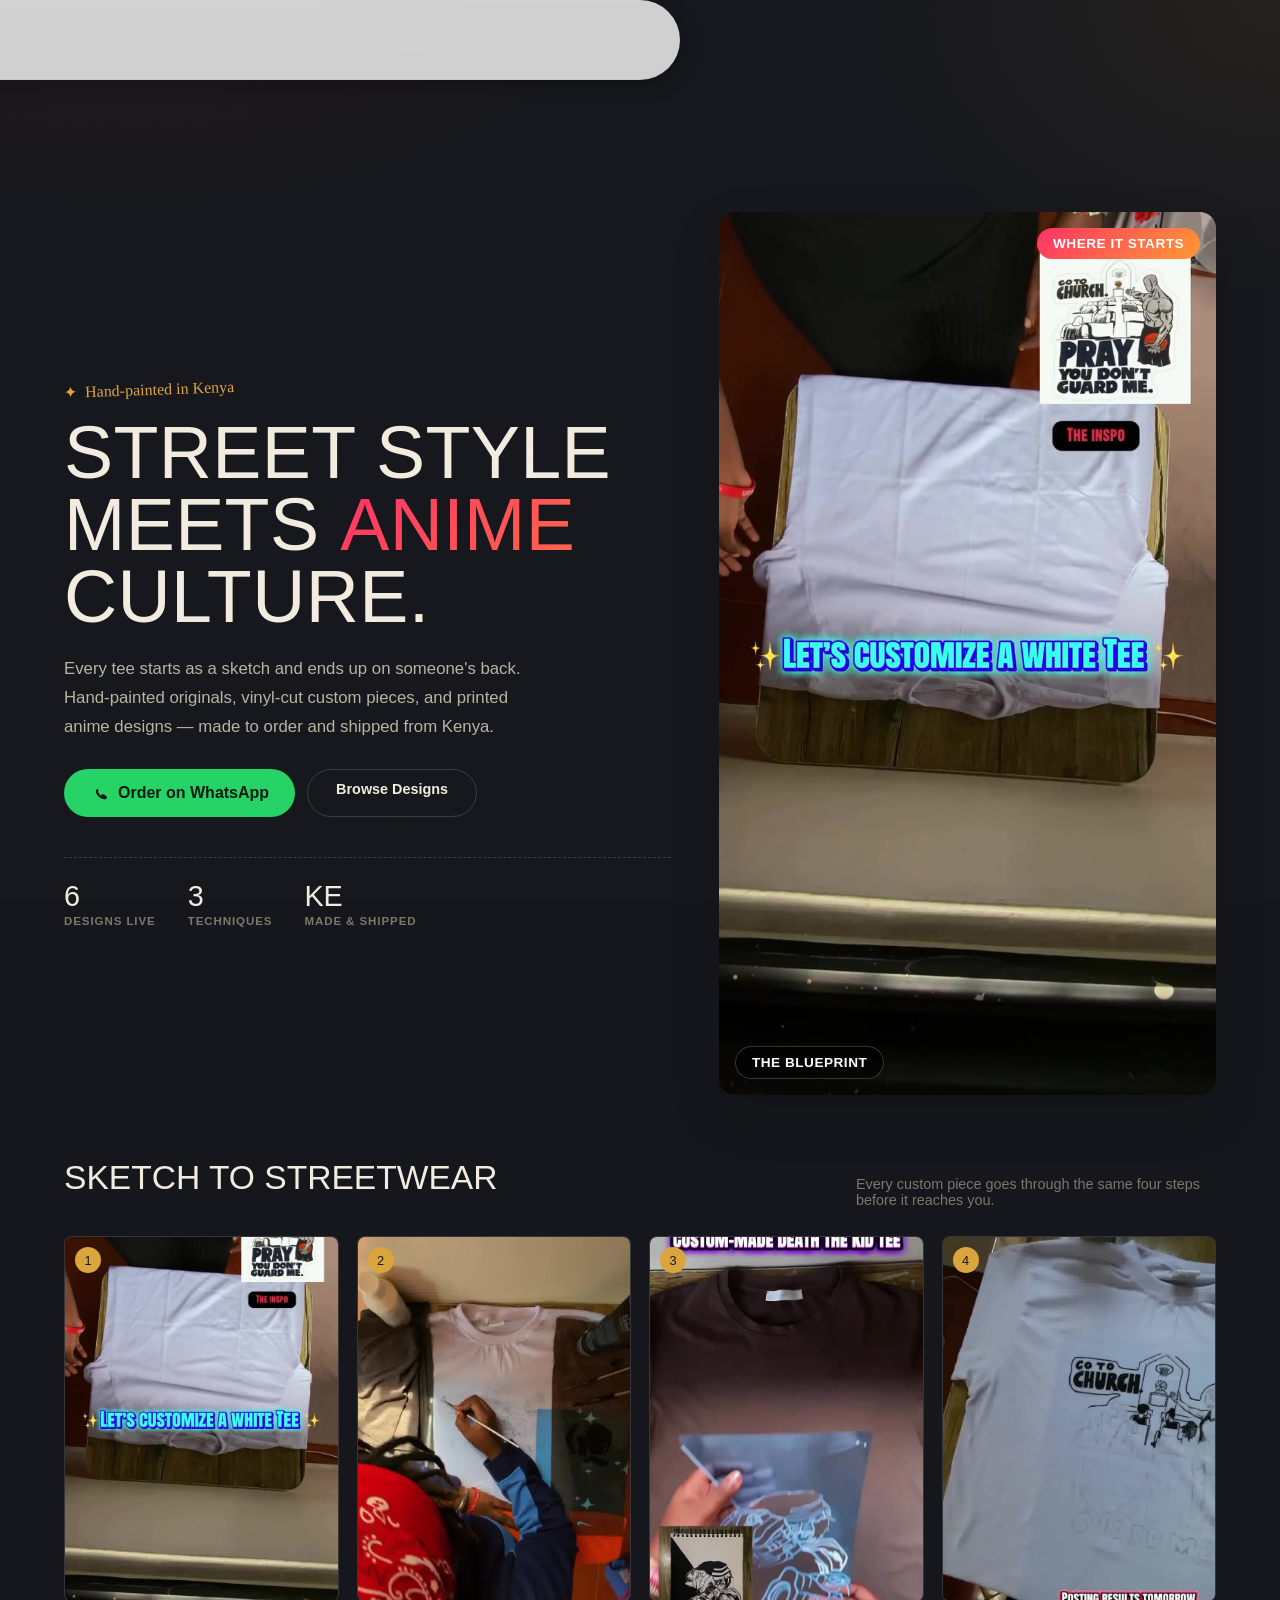
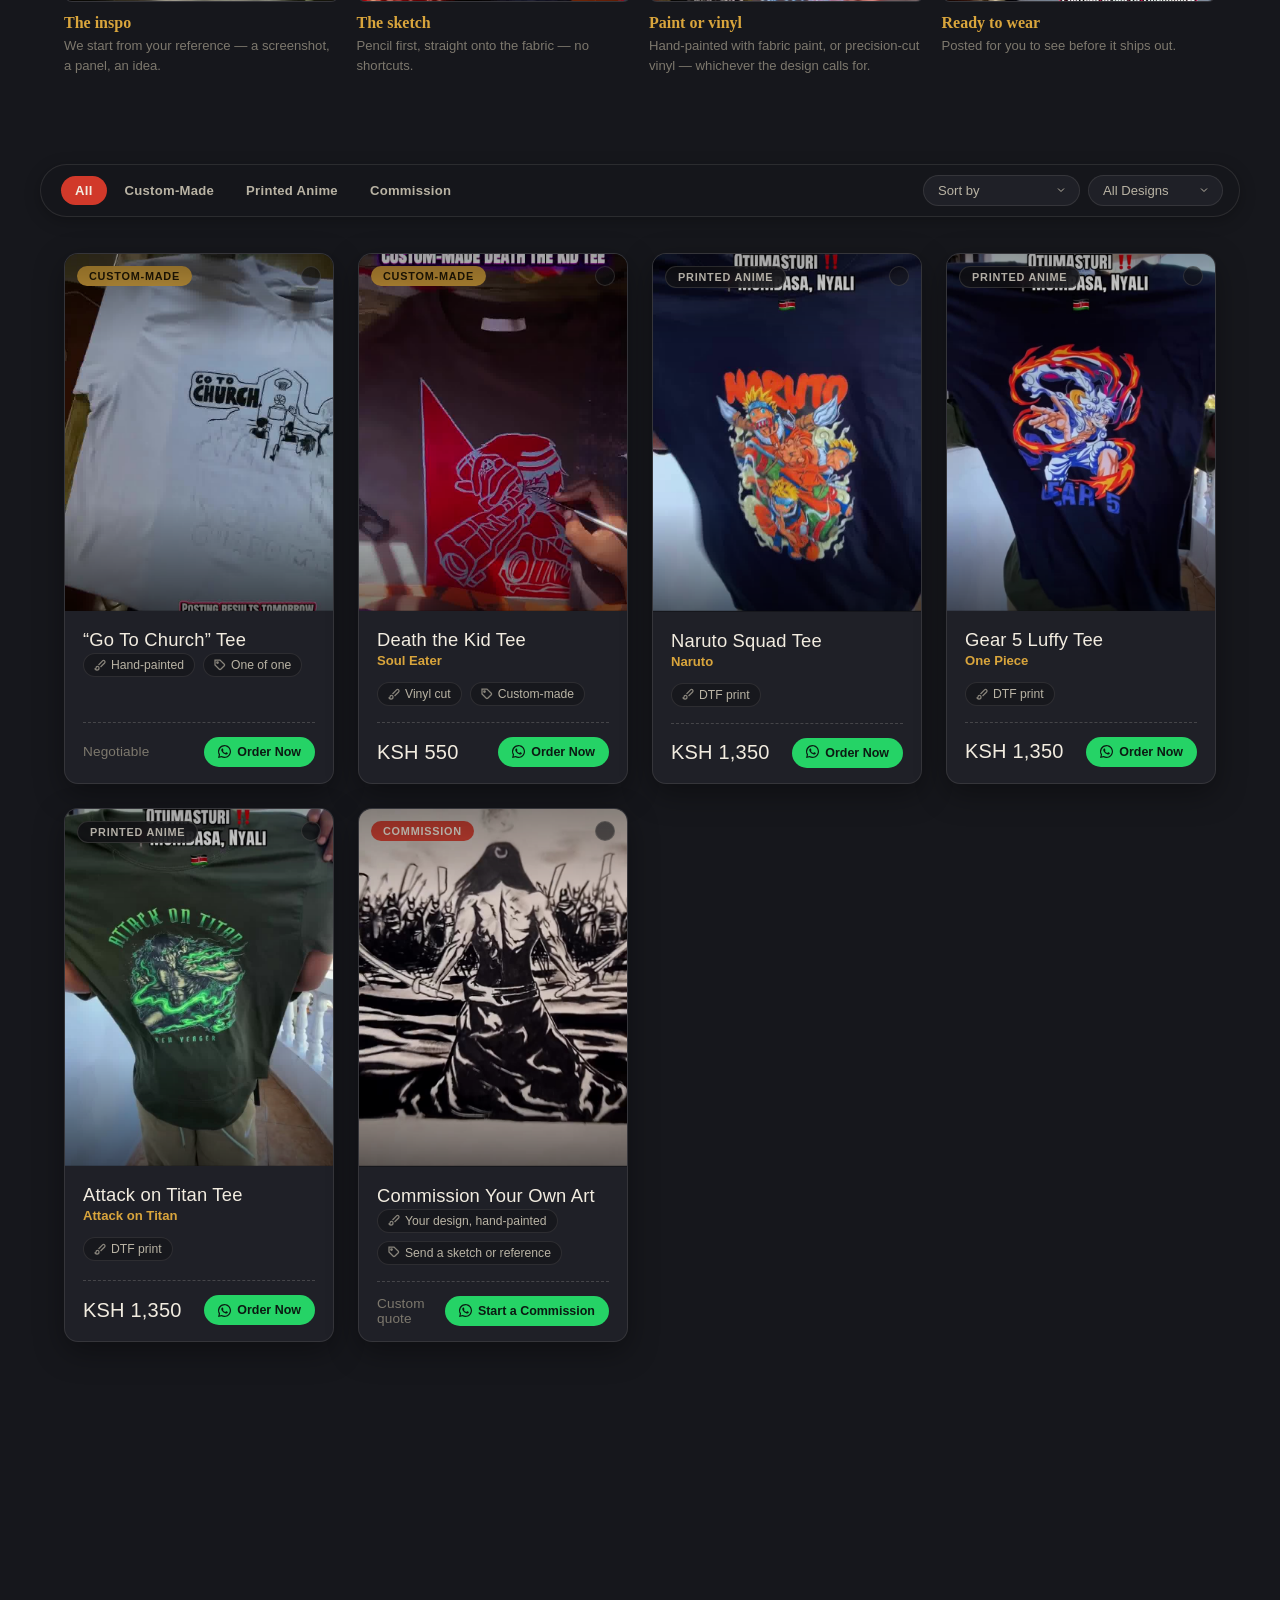
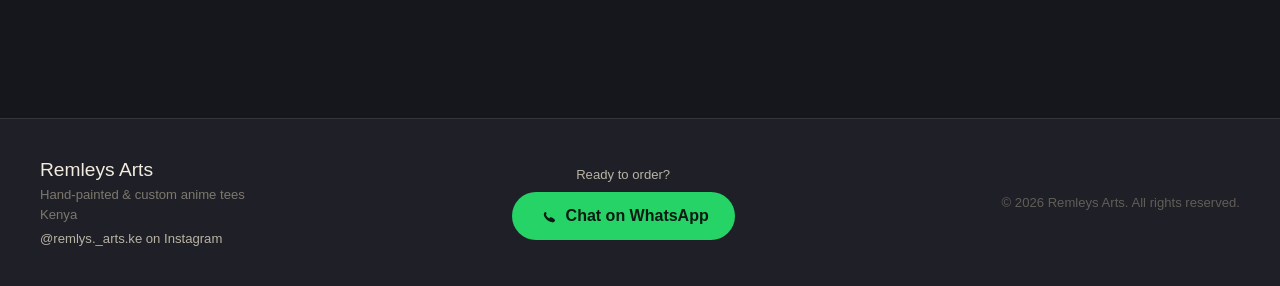
==== commit 19e61c6d: "Improve SEO and accessibility in index.html Updated title and meta description for better SEO. Chang" ====
--- a/index.html
+++ b/index.html
@@ -1,20 +1,20 @@
 <!doctype html>
-<html lang="en">
+<html lang="en" class="scroll-smooth">
 <head>
   <meta charset="utf-8" />
   <meta name="viewport" content="width=device-width, initial-scale=1" />
-  <title>Remleys Arts — premium Tees, Kenya</title>
-  <meta name="description" content="Remleys Arts — hand-painted and custom anime t-shirts, made to order in Kenya. Order on WhatsApp or commission your own design." />
+  <title>Remleys Arts — Premium Custom Anime Tees | Kenya</title>
+  <meta name="description" content="Remleys Arts — Hand-painted and custom anime t-shirts, made to order in Kenya. Order on WhatsApp or commission your own unique streetwear design." />
   <link rel="canonical" href="https://remleys-arts.example/" />
-
+  
   <!-- Social / SEO -->
   <meta property="og:type" content="website" />
-  <meta property="og:title" content="Remleys Arts — premium Tees, Kenya" />
+  <meta property="og:title" content="Remleys Arts — Premium Anime Tees, Kenya" />
   <meta property="og:description" content="Hand-painted and custom anime t-shirts made to order in Kenya. Message us on WhatsApp to order." />
   <meta property="og:image" content="https://remleys-arts.example/images/og-hero.jpg" />
   <meta property="og:url" content="https://remleys-arts.example/" />
   <meta name="twitter:card" content="summary_large_image" />
-  <meta name="theme-color" content="#ffffff" />
+  <meta name="theme-color" content="#0f172a" /> <!-- Updated to a sleek dark theme color -->
 
   <!-- Fonts & critical CSS -->
   <link rel="preconnect" href="https://fonts.googleapis.com" />
@@ -29,38 +29,103 @@
 
   <!-- Structured data -->
   <script type="application/ld+json">
-  {
-    "@context": "https://schema.org",
-    "@type": "Store",
-    "name": "Remleys Arts",
-    "description": "Hand-painted and custom anime t-shirts made to order in Kenya.",
-    "url": "https://remleys-arts.example/",
-    "sameAs": ["https://instagram.com/remlys._arts.ke", "https://wa.me/254702538038"]
-  }
+    {
+      "@context": "https://schema.org",
+      "@type": "Store",
+      "name": "Remleys Arts",
+      "description": "Hand-painted and custom anime t-shirts made to order in Kenya.",
+      "url": "https://remleys-arts.example/",
+      "sameAs": [
+        "https://instagram.com/remlys._arts.ke",
+        "https://wa.me/254702538038"
+      ]
+    }
   </script>
 
+  <!-- NEXT-LEVEL ENHANCEMENTS -->
   <style>
-    /* Minimal critical styles for skip link + focus outlines */
-    .skip-to-content {
+    :root {
+      --primary-accent: #ff3366;
+      --primary-gradient: linear-gradient(135deg, #ff3366 0%, #ff9933 100%);
+    }
+    
+    html.scroll-smooth { scroll-behavior: smooth; }
+    
+    /* Accessibility */
+    .skip-to-content {position: absolute; left: -999px; top: auto; width: 1px; height: 1px; overflow: hidden;}
+    .skip-to-content:focus {left: 1rem; top: 1rem; width: auto; height: auto; background: #fff; color: #000; padding: .5rem .75rem; z-index: 9999; border-radius: 8px; box-shadow: 0 4px 12px rgba(0,0,0,.25);}
+    a:focus-visible, button:focus-visible { outline: 3px solid var(--primary-accent); outline-offset: 3px; }
+
+    /* Glassmorphism Navbar */
+    .navbar {
+      position: sticky; top: 0; z-index: 100;
+      background: rgba(255, 255, 255, 0.8);
+      backdrop-filter: blur(12px);
+      -webkit-backdrop-filter: blur(12px);
+      border-bottom: 1px solid rgba(0,0,0,0.05);
+      transition: all 0.3s ease;
+    }
+
+    /* Animated Gradient Text */
+    .text-gradient {
+      background: var(--primary-gradient);
+      -webkit-background-clip: text;
+      -webkit-text-fill-color: transparent;
+      background-size: 200% 200%;
+      animation: gradientShift 5s ease infinite;
+    }
+    @keyframes gradientShift {
+      0% { background-position: 0% 50%; }
+      50% { background-position: 100% 50%; }
+      100% { background-position: 0% 50%; }
+    }
+
+    /* Next-Level Hero Image Styling */
+    .hero-photo-wrapper {
+      position: relative;
+      border-radius: 16px;
+      overflow: hidden;
+      box-shadow: 0 20px 50px rgba(0,0,0,0.15);
+      transform: translateY(0);
+      transition: transform 0.4s ease, box-shadow 0.4s ease;
+    }
+    .hero-photo-wrapper:hover {
+      transform: translateY(-5px);
+      box-shadow: 0 30px 60px rgba(0,0,0,0.25);
+    }
+    .hero-photo-wrapper img {
+      width: 100%; height: auto; display: block;
+      transition: transform 0.6s ease;
+    }
+    .hero-photo-wrapper:hover img {
+      transform: scale(1.05);
+    }
+
+    /* Floating Tags */
+    .glass-badge {
       position: absolute;
-      left: -999px;
-      top: auto;
-      width: 1px;
-      height: 1px;
-      overflow: hidden;
-    }
-    .skip-to-content:focus {
-      left: 1rem;
-      top: 1rem;
-      width: auto;
-      height: auto;
-      background: #fff;
-      padding: .5rem .75rem;
-      z-index: 9999;
-      border-radius: 4px;
-      box-shadow: 0 2px 6px rgba(0,0,0,.15);
-    }
-    a:focus, button:focus { outline: 3px solid #ffd; outline-offset: 3px; }
+      background: rgba(0, 0, 0, 0.6);
+      backdrop-filter: blur(8px);
+      color: #fff;
+      padding: 0.5rem 1rem;
+      border-radius: 30px;
+      font-size: 0.85rem;
+      font-weight: 600;
+      letter-spacing: 0.5px;
+      text-transform: uppercase;
+      border: 1px solid rgba(255,255,255,0.2);
+    }
+    .badge-bottom-left { bottom: 1rem; left: 1rem; }
+    .badge-top-right { top: 1rem; right: 1rem; background: var(--primary-gradient); border: none; }
+
+    /* Button Upgrades */
+    .btn-whatsapp {
+      transition: transform 0.2s cubic-bezier(0.4, 0, 0.2, 1), box-shadow 0.2s;
+    }
+    .btn-whatsapp:hover {
+      transform: scale(1.05);
+      box-shadow: 0 10px 20px rgba(37, 211, 102, 0.3);
+    }
   </style>
 </head>
 <body>
@@ -68,14 +133,13 @@
 
   <!-- NAV -->
   <nav class="navbar" id="navbar" aria-label="Primary navigation">
-    <a href="index.html" class="nav-brand">Remleys<span>Arts</span></a>
+    <a href="index.html" class="nav-brand">Remleys<span class="text-gradient">Arts</span></a>
     <div class="nav-links" role="navigation" aria-label="Main links">
       <a href="index.html" class="active" aria-current="page">Shop</a>
       <a href="contact.html">Contact</a>
     </div>
     <div class="nav-actions">
       <a href="https://instagram.com/remlys._arts.ke" target="_blank" rel="noopener noreferrer" class="nav-social" aria-label="Remleys Arts on Instagram">
-        <!-- accessible Instagram icon -->
         <svg width="18" height="18" viewBox="0 0 24 24" fill="none" aria-hidden="true" focusable="false">
           <rect x="3" y="3" width="18" height="18" rx="5" stroke="currentColor" stroke-width="1.2" fill="none"></rect>
           <circle cx="12" cy="12" r="3.25" stroke="currentColor" stroke-width="1.2" fill="none"></circle>
@@ -83,11 +147,9 @@
         </svg>
       </a>
       <a href="https://wa.me/254702538038" target="_blank" rel="noopener noreferrer" class="btn-whatsapp" aria-label="Chat on WhatsApp">
-        <!-- accessible WhatsApp icon -->
         <svg width="18" height="18" viewBox="0 0 24 24" fill="currentColor" aria-hidden="true" focusable="false">
           <path d="M20.5 3.5A11.9 11.9 0 0 0 12 1C6.1 1 1.4 5.1 1.1 10.8c-.1 1.6.3 3.1 1.2 4.4L1 23l7.1-1.8c1.2.4 2.5.6 3.9.6 5.9 0 10.5-4.2 10.9-9.8.2-1.9 0-3.7-1.4-5.1zM12 20c-1.2 0-2.4-.2-3.5-.6l-.3-.1-4.1 1.1 1.1-3.7-.2-.4A7.7 7.7 0 0 1 4 10.9 7.9 7.9 0 0 1 12 4a7.9 7.9 0 0 1 8 6.9c0 4.4-3.6 8-8 8z"></path>
-        </svg>
-        WhatsApp
+        </svg> WhatsApp
       </a>
     </div>
   </nav>
@@ -96,15 +158,12 @@
   <header class="hero" role="banner" aria-labelledby="heroHeading">
     <div class="hero-text">
       <span class="hero-eyebrow">Hand-painted in Kenya</span>
-      <h1 id="heroHeading">Street style<br/>meets <span class="accent">anime
-        <svg viewBox="0 0 200 20" preserveAspectRatio="none" aria-hidden="true" focusable="false"><path d="M2 12 C 50 20, 150 2, 198 10" stroke="currentColor" stroke-width="1.2" fill="none" /></svg>
-      </span> culture.</h1>
+      <h1 id="heroHeading">Street style<br/>meets <span class="accent text-gradient">anime</span> culture.</h1>
       <p>Every tee starts as a sketch and ends up on someone's back. Hand-painted originals, vinyl-cut custom pieces, and printed anime designs — made to order and shipped from Kenya.</p>
-
+      
       <div class="hero-ctas">
         <a href="https://wa.me/254702538038?text=Hello%2C%20I%27d%20like%20to%20order%20a%20tee%20from%20Remleys%20Arts." target="_blank" rel="noopener noreferrer" class="btn-whatsapp large" aria-label="Order on WhatsApp">
-          <svg width="20" height="20" viewBox="0 0 24 24" fill="currentColor" aria-hidden="true" focusable="false"><path d="M17.5 14.2c-.3-.15-1.8-.87-2.07-.97-.28-.1-.48-.15-.68.15-.2.29-.77.98-.95 1.18-.18.21-.36.23-.66.08-1.8-.9-3-2.5-3.6-4.2-.13-.34.13-.5.28-.66.09-.09.2-.21.3-.31.07-.06.09-.11.14-.18.05-.06.02-.12 0-.18-.02-.06-.48-1.17-.66-1.6-.17-.41-.35-.35-.5-.36-.12 0-.26 0-.4 0-.14 0-.36.05-.55.28-.38.44-1.17 1.18-1.17 2.86 0 1.68 1.2 3.3 1.37 3.53.17.22 2.36 3.6 5.72 4.92 3.36 1.3 3.36.87 3.96.82.6-.06 1.92-.78 2.2-1.53.28-.74.28-1.38.2-1.52-.08-.14-.28-.22-.57-.37z"></path></svg>
-          Order on WhatsApp
+          <svg width="20" height="20" viewBox="0 0 24 24" fill="currentColor" aria-hidden="true" focusable="false"><path d="M17.5 14.2c-.3-.15-1.8-.87-2.07-.97-.28-.1-.48-.15-.68.15-.2.29-.77.98-.95 1.18-.18.21-.36.23-.66.08-1.8-.9-3-2.5-3.6-4.2-.13-.34.13-.5.28-.66.09-.09.2-.21.3-.31.07-.06.09-.11.14-.18.05-.06.02-.12 0-.18-.02-.06-.48-1.17-.66-1.6-.17-.41-.35-.35-.5-.36-.12 0-.26 0-.4 0-.14 0-.36.05-.55.28-.38.44-1.17 1.18-1.17 2.86 0 1.68 1.2 3.3 1.37 3.53.17.22 2.36 3.6 5.72 4.92 3.36 1.3 3.36.87 3.96.82.6-.06 1.92-.78 2.2-1.53.28-.74.28-1.38.2-1.52-.08-.14-.28-.22-.57-.37z"></path></svg> Order on WhatsApp
         </a>
         <a href="#shop" class="btn-outline">Browse Designs</a>
       </div>
@@ -116,14 +175,13 @@
       </div>
     </div>
 
+    <!-- NEXT-LEVEL HERO VISUAL (Image Swapped Here) -->
     <div class="hero-visual" aria-hidden="true">
-      <div class="hero-photo">
-        <picture>
-          <source srcset="images/products/shirt-gotochurch-1200.jpg 1200w, images/products/shirt-gotochurch-800.jpg 800w, images/products/shirt-gotochurch-480.jpg 480w" sizes="(min-width:900px) 50vw, 100vw" />
-          <img src="images/products/shirt-gotochurch.jpg" alt="Hand-painted 'Go To Church' tee, freshly finished" loading="lazy" decoding="async" width="1200" height="800" />
-        </picture>
-        <span class="hero-photo-cap">fresh off the brush</span>
-        <span class="hero-tag">one of one</span>
+      <div class="hero-photo-wrapper">
+        <!-- Changed to the inspo image. Removed srcset to prevent broken sizes since it's a process image -->
+        <img src="images/process/01-inspo.jpg" alt="Pinned reference image for anime streetwear inspiration" loading="eager" decoding="sync" width="1200" height="800" />
+        <span class="glass-badge badge-bottom-left">The Blueprint</span>
+        <span class="glass-badge badge-top-right">Where it starts</span>
       </div>
     </div>
   </header>
@@ -143,7 +201,6 @@
         <h3>The inspo</h3>
         <p>We start from your reference — a screenshot, a panel, an idea.</p>
       </div>
-
       <div class="process-step reveal">
         <div class="process-frame">
           <span class="process-num">2</span>
@@ -152,7 +209,6 @@
         <h3>The sketch</h3>
         <p>Pencil first, straight onto the fabric — no shortcuts.</p>
       </div>
-
       <div class="process-step reveal">
         <div class="process-frame">
           <span class="process-num">3</span>
@@ -161,7 +217,6 @@
         <h3>Paint or vinyl</h3>
         <p>Hand-painted with fabric paint, or precision-cut vinyl — whichever the design calls for.</p>
       </div>
-
       <div class="process-step reveal">
         <div class="process-frame">
           <span class="process-num">4</span>
@@ -182,7 +237,6 @@
         <button class="tab" data-cat="printed" role="tab">Printed Anime</button>
         <button class="tab" data-cat="commission" role="tab">Commission</button>
       </div>
-
       <div class="filter-controls">
         <label for="sortSelect" class="sr-only">Sort products</label>
         <select id="sortSelect" class="filter-select" aria-label="Sort products">
@@ -191,7 +245,6 @@
           <option value="price-desc">Price: High → Low</option>
           <option value="name">Name A–Z</option>
         </select>
-
         <label for="designSelect" class="sr-only">Filter designs</label>
         <select id="designSelect" class="filter-select" aria-label="Filter by design">
           <option value="all">All Designs</option>
@@ -211,7 +264,7 @@
   <!-- STORY -->
   <section class="story reveal" aria-labelledby="storyHeading">
     <h2 id="storyHeading" class="sr-only">Our story</h2>
-    <p class="story-quote">Hand-painted<br/>with a <span class="accent">brush.</span><br/>Cut with a <span class="accent">blade.</span><br/>Worn like <span class="accent">armor.</span></p>
+    <p class="story-quote">Hand-painted<br/>with a <span class="accent text-gradient">brush.</span><br/>Cut with a <span class="accent text-gradient">blade.</span><br/>Worn like <span class="accent text-gradient">armor.</span></p>
     <div class="story-body">
       <p>Remleys Arts makes wearable art — anime fandom pieces built by hand, one tee at a time. Some designs are freehand painted with fabric paint. Others are precision-cut vinyl. The printed anime pieces are produced in short runs using professional screen and digital printing processes for consistent quality.</p>
       <p>Based in Kenya, every order is made on request — nothing sits pre-made on a shelf. Message us on WhatsApp with the design you want, or send your own art and we'll turn it into a tee.</p>
@@ -226,36 +279,29 @@
         <p>Hand-painted &amp; custom anime tees<br/>Kenya</p>
         <a href="https://instagram.com/remlys._arts.ke" target="_blank" rel="noopener noreferrer" class="footer-social">@remlys._arts.ke on Instagram</a>
       </div>
-
       <div class="footer-cta">
         <p>Ready to order?</p>
         <a href="https://wa.me/254702538038" target="_blank" rel="noopener noreferrer" class="btn-whatsapp large" aria-label="Chat on WhatsApp">
-          <svg width="20" height="20" viewBox="0 0 24 24" fill="currentColor" aria-hidden="true" focusable="false"><path d="M17.5 14.2c-.3-.15-1.8-.87-2.07-.97-.28-.1-.48-.15-.68.15-.2.29-.77.98-.95 1.18-.18.21-.36.23-.66.08-1.8-.9-3-2.5-3.6-4.2-.13-.34.13-.5.28-.66.09-.09.2-.21.3-.31.07-.06.09-.11.14-.18.05-.06.02-.12 0-.18-.02-.06-.48-1.17-.66-1.6-.17-.41-.35-.35-.5-.36-.12 0-.26 0-.4 0-.14 0-.36.05-.55.28-.38.44-1.17 1.18-1.17 2.86 0 1.68 1.2 3.3 1.37 3.53.17.22 2.36 3.6 5.72 4.92 3.36 1.3 3.36.87 3.96.82.6-.06 1.92-.78 2.2-1.53.28-.74.28-1.38.2-1.52-.08-.14-.28-.22-.57-.37z"></path></svg>
-          Chat on WhatsApp
+          <svg width="20" height="20" viewBox="0 0 24 24" fill="currentColor" aria-hidden="true" focusable="false"><path d="M17.5 14.2c-.3-.15-1.8-.87-2.07-.97-.28-.1-.48-.15-.68.15-.2.29-.77.98-.95 1.18-.18.21-.36.23-.66.08-1.8-.9-3-2.5-3.6-4.2-.13-.34.13-.5.28-.66.09-.09.2-.21.3-.31.07-.06.09-.11.14-.18.05-.06.02-.12 0-.18-.02-.06-.48-1.17-.66-1.6-.17-.41-.35-.35-.5-.36-.12 0-.26 0-.4 0-.14 0-.36.05-.55.28-.38.44-1.17 1.18-1.17 2.86 0 1.68 1.2 3.3 1.37 3.53.17.22 2.36 3.6 5.72 4.92 3.36 1.3 3.36.87 3.96.82.6-.06 1.92-.78 2.2-1.53.28-.74.28-1.38.2-1.52-.08-.14-.28-.22-.57-.37z"></path></svg> Chat on WhatsApp
         </a>
       </div>
-
       <div>
         <p class="footer-copy">© 2026 Remleys Arts. All rights reserved.</p>
       </div>
     </div>
   </footer>
 
-  <!-- App scripts: defer and module usage for improved loading -->
+  <!-- App scripts -->
   <script>
-    // Small primer script: update design count if products.js exposes the array
     (function() {
       function setCount(n) {
         var el = document.getElementById('totalCount');
         if (!el) return;
         el.textContent = (typeof n === 'number' && n > 0) ? n : '—';
       }
-
-      // If products.js defines window.PRODUCTS (array), use it
       if (window.PRODUCTS && Array.isArray(window.PRODUCTS)) {
         setCount(window.PRODUCTS.length);
       } else {
-        // wait until product script loads and dispatches custom event
         window.addEventListener('products:loaded', function(e) {
           var count = (e && e.detail && e.detail.count) || (window.PRODUCTS && window.PRODUCTS.length) || '—';
           setCount(count);
@@ -263,14 +309,11 @@
       }
     })();
   </script>
-
   <script src="js/products.js" defer></script>
   <script type="module" src="js/app.js" defer></script>
-
+  
   <noscript>
-    <style>
-      .grid { opacity: 1; }
-    </style>
+    <style>.grid { opacity: 1; }</style>
     <div class="noscript-warning">For the best experience enable JavaScript.</div>
   </noscript>
 </body>
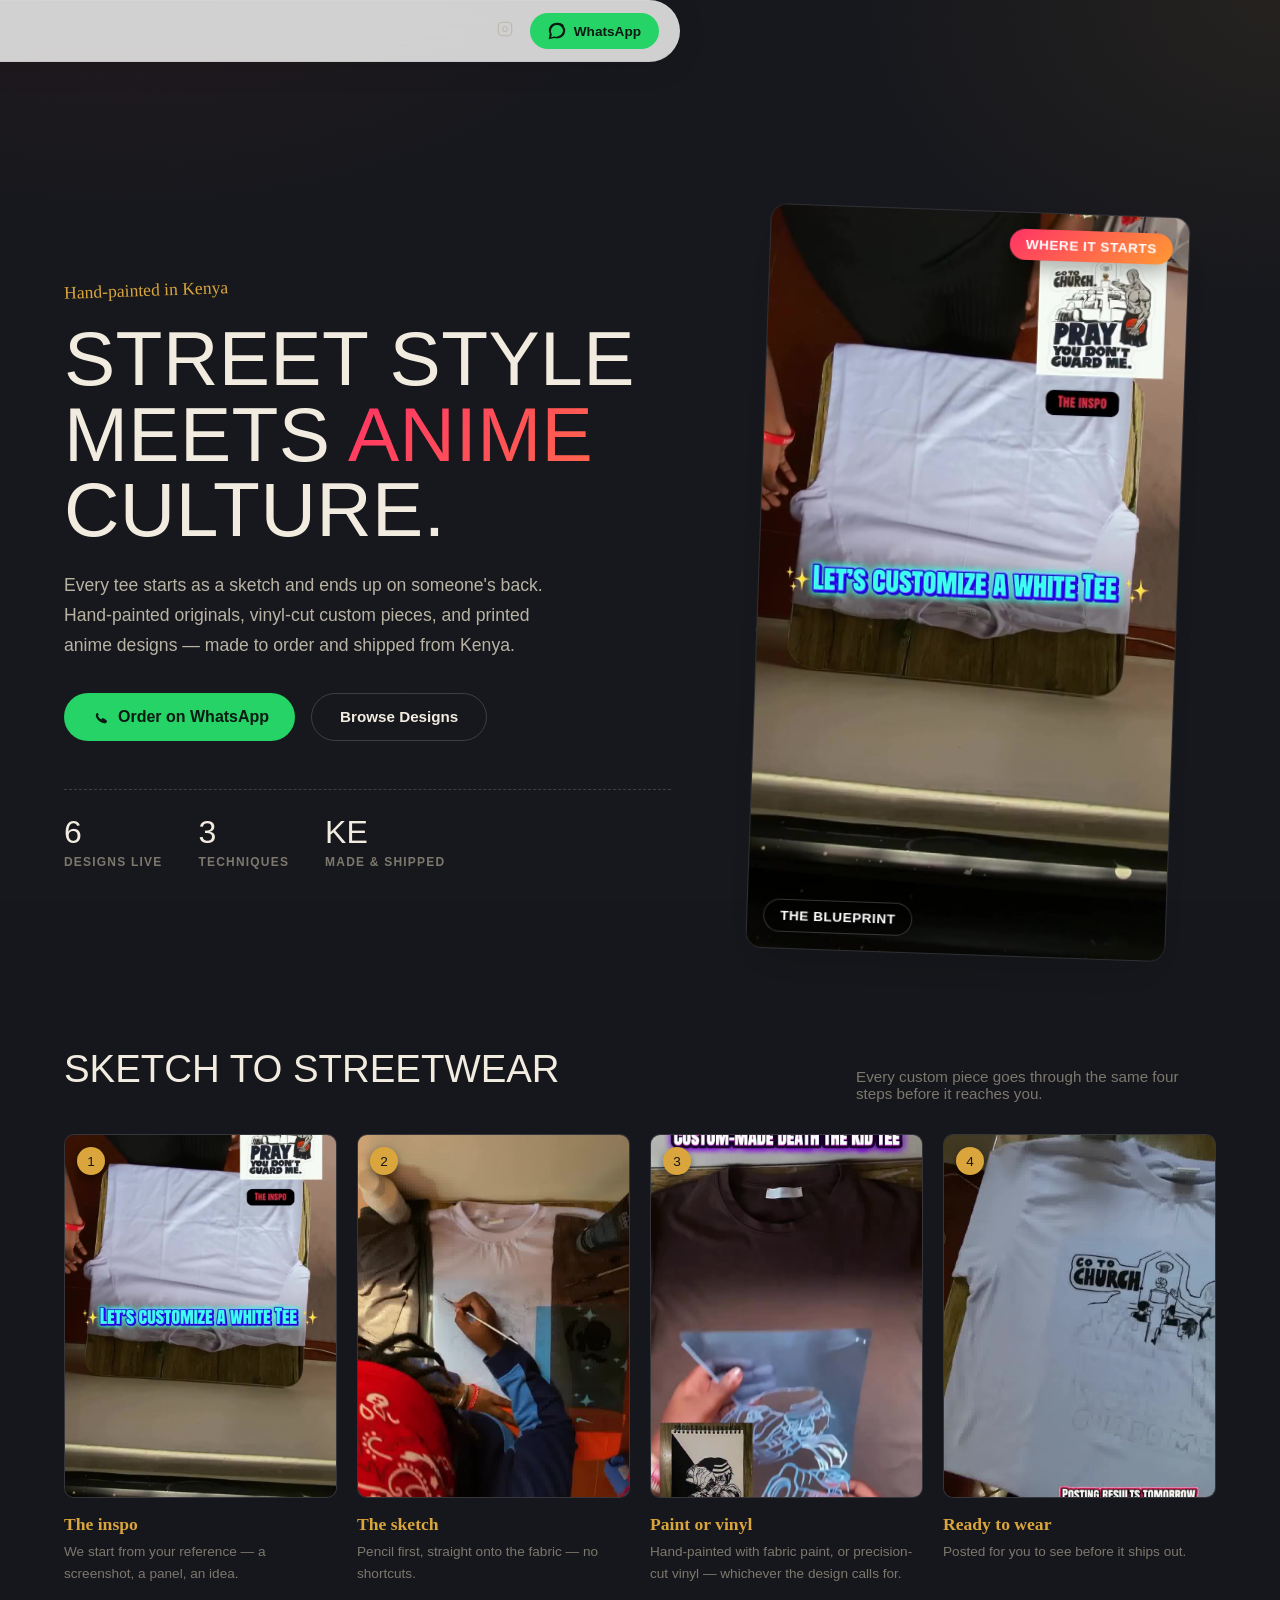
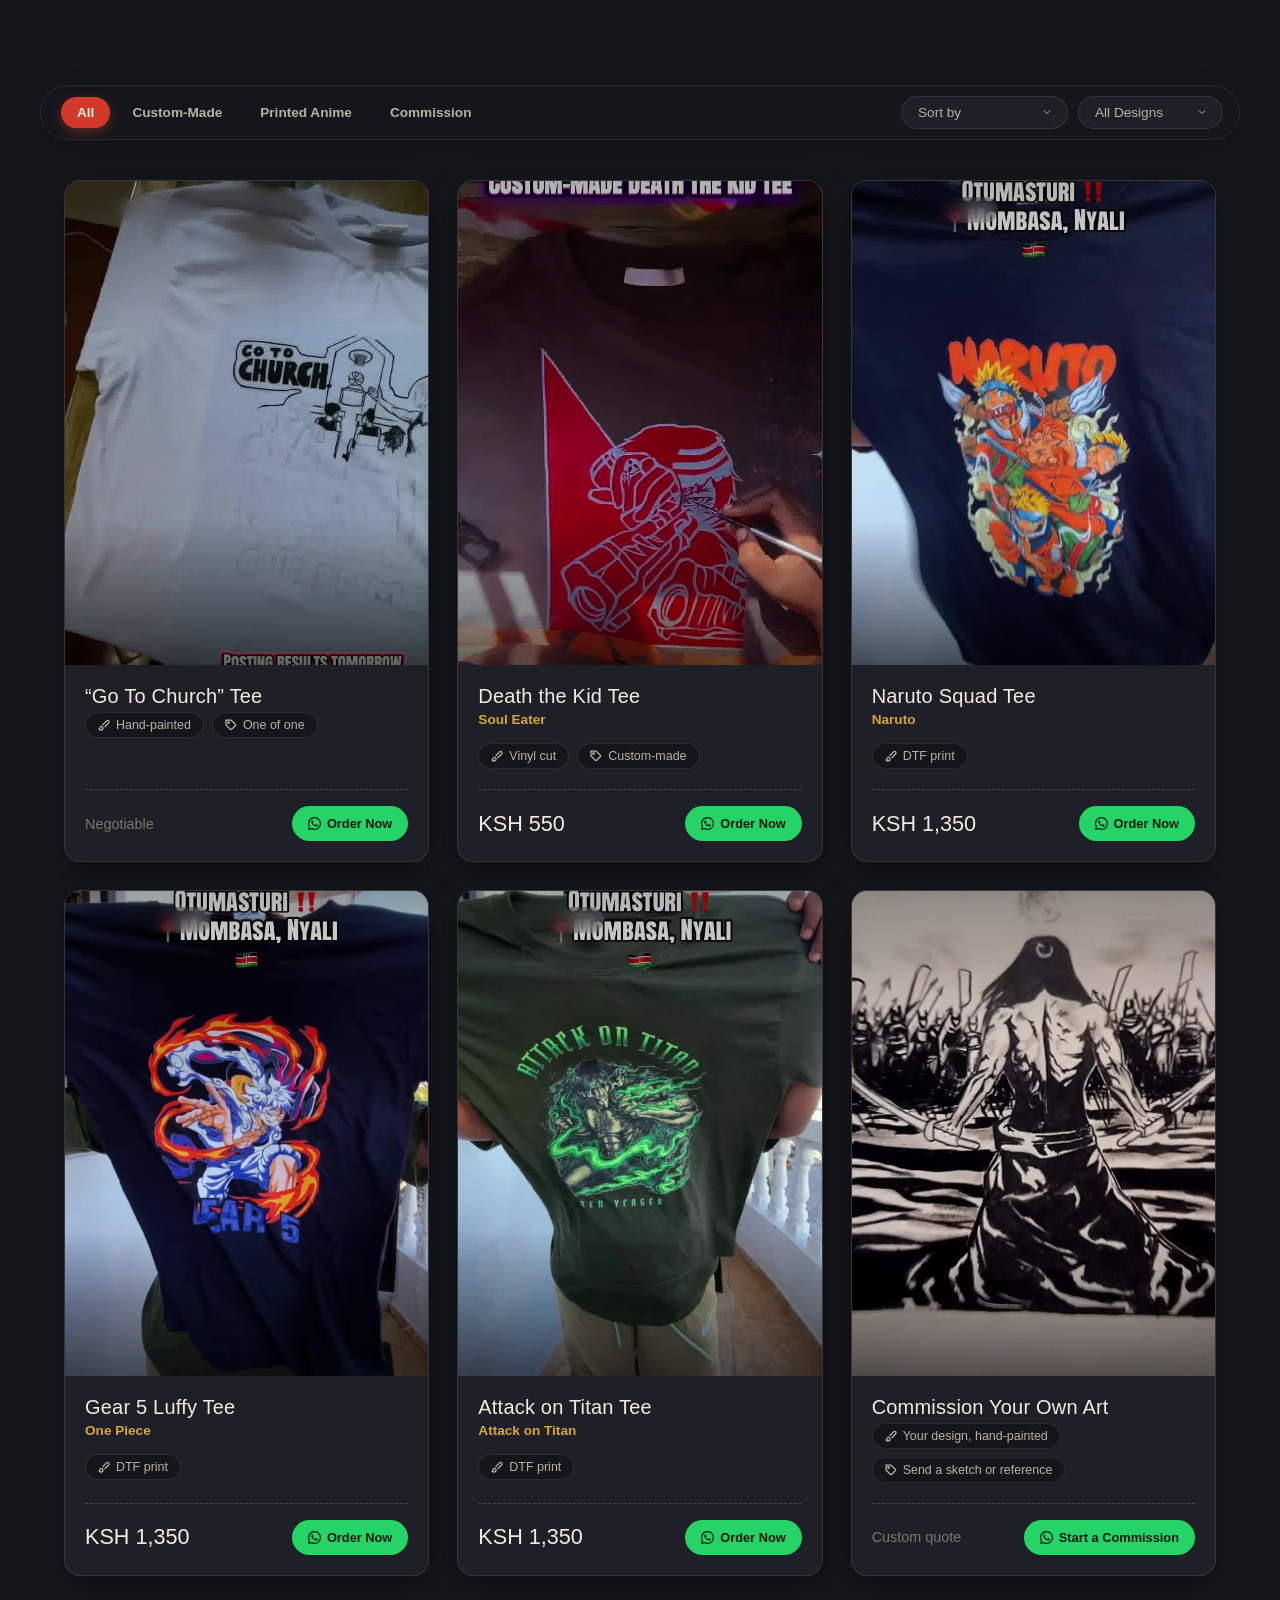
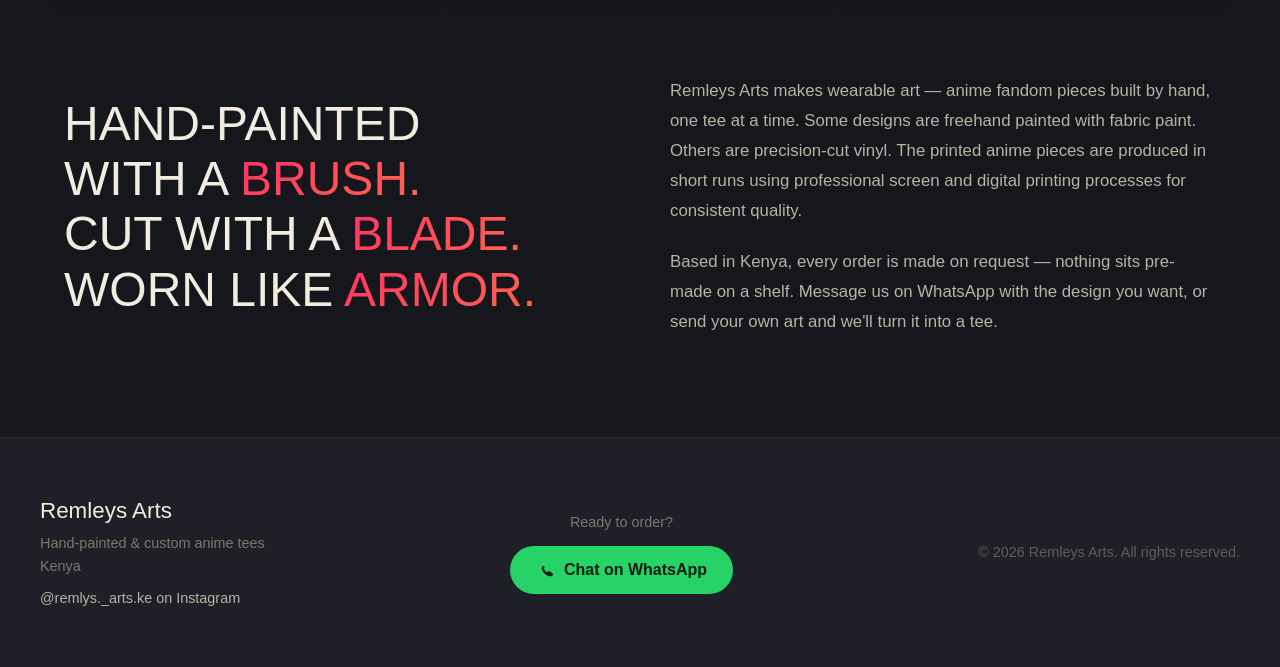
==== commit 0ec6aff8: "Modify theme color and implement scroll-linked motion Updated theme color and added scroll-linked mo" ====
--- a/index.html
+++ b/index.html
@@ -14,7 +14,7 @@
   <meta property="og:image" content="https://remleys-arts.example/images/og-hero.jpg" />
   <meta property="og:url" content="https://remleys-arts.example/" />
   <meta name="twitter:card" content="summary_large_image" />
-  <meta name="theme-color" content="#0f172a" /> <!-- Updated to a sleek dark theme color -->
+  <meta name="theme-color" content="#0f172a" />
 
   <!-- Fonts & critical CSS -->
   <link rel="preconnect" href="https://fonts.googleapis.com" />
@@ -175,10 +175,8 @@
       </div>
     </div>
 
-    <!-- NEXT-LEVEL HERO VISUAL (Image Swapped Here) -->
     <div class="hero-visual" aria-hidden="true">
-      <div class="hero-photo-wrapper">
-        <!-- Changed to the inspo image. Removed srcset to prevent broken sizes since it's a process image -->
+      <div class="hero-photo-wrapper" id="heroPhoto">
         <img src="images/process/01-inspo.jpg" alt="Pinned reference image for anime streetwear inspiration" loading="eager" decoding="sync" width="1200" height="800" />
         <span class="glass-badge badge-bottom-left">The Blueprint</span>
         <span class="glass-badge badge-top-right">Where it starts</span>
@@ -311,10 +309,69 @@
   </script>
   <script src="js/products.js" defer></script>
   <script type="module" src="js/app.js" defer></script>
+
+  <!--
+    Scroll-linked motion (scroll-symbolic-page skill technique).
+    Replaces the old one-shot "fade in once, then freeze" reveal with motion
+    that is a direct function of scroll position: it advances, reverses, and
+    stops exactly where scrolling stops. No timers, no animation that plays
+    on its own once triggered. Doesn't touch the shop grid, filters, or
+    js/app.js / js/products.js (not part of this file) — those keep working
+    exactly as before.
+  -->
+  <script>
+    (function () {
+      var revealEls = Array.prototype.slice.call(document.querySelectorAll('.reveal, .process-step'));
+      if (!revealEls.length) return;
+
+      function ratioFor(el) {
+        var rect = el.getBoundingClientRect();
+        var vh = window.innerHeight;
+        // 0 when the element's top is still below the viewport,
+        // 1 once it has scrolled up to roughly a third from the top.
+        var start = vh * 0.92;
+        var end = vh * 0.35;
+        var raw = (start - rect.top) / (start - end);
+        return Math.max(0, Math.min(1, raw));
+      }
+
+      var ticking = false;
+      function update() {
+        revealEls.forEach(function (el) {
+          el.style.setProperty('--reveal', ratioFor(el));
+        });
+        ticking = false;
+      }
+      function onScroll() {
+        if (!ticking) {
+          requestAnimationFrame(update);
+          ticking = true;
+        }
+      }
+      window.addEventListener('scroll', onScroll, { passive: true });
+      window.addEventListener('resize', onScroll, { passive: true });
+      update(); // correct resting state on load, before any scroll happens
+
+      // Subtle scroll-linked parallax on the hero photo (optional flourish,
+      // same principle: tied to position, not time).
+      var heroPhoto = document.getElementById('heroPhoto');
+      if (heroPhoto) {
+        function updateHero() {
+          var rect = heroPhoto.getBoundingClientRect();
+          var shift = Math.max(-24, Math.min(24, rect.top * 0.04));
+          heroPhoto.style.transform = 'translateY(' + shift + 'px) rotate(2deg)';
+        }
+        window.addEventListener('scroll', updateHero, { passive: true });
+        window.addEventListener('resize', updateHero, { passive: true });
+        updateHero();
+      }
+    })();
+  </script>
   
   <noscript>
     <style>.grid { opacity: 1; }</style>
     <div class="noscript-warning">For the best experience enable JavaScript.</div>
   </noscript>
 </body>
-</html>
+          </html>
+          
--- a/css/style.css
+++ b/css/style.css
@@ -1,10 +1,13 @@
 /* =====================
    Remleys Arts — style.css
-   "Sketchbook to Streetwear" design system
-   Improvements: accessibility, performance, z-index fix for overlay, small refactors
-   ===================== */
-
-*, *::before, *::after { box-sizing: border-box; margin: 0; padding: 0; }
+   "Sketchbook to Streetwear" (NEXT-LEVEL UPGRADE)
+===================== */
+
+*, *::before, *::after {
+  box-sizing: border-box;
+  margin: 0;
+  padding: 0;
+}
 
 :root {
   /* Canvas + ink */
@@ -18,33 +21,46 @@
   --paper-dim:  #b9b3a4;   /* muted pencil-grey text on dark */
   --paper-faint:#7d786d;
 
-  /* Signature accents, pulled from the actual paint + vinyl in the work */
+  /* Signature accents */
   --red:        #d1392a;   /* poster / paint red */
   --red-dim:    #9c2a1f;
   --gold:       #d9a53c;   /* Kenyan sun gold */
   --gold-dim:   #a97e2c;
-
+  
+  /* Next-level Gradients */
+  --primary-gradient: linear-gradient(135deg, var(--red) 0%, var(--gold) 100%);
+
+  /* WhatsApp */
   --wa-green:   #25D366;
   --wa-dark:    #128C7E;
 
-  --radius:     14px;
-  --radius-sm:  8px;
+  /* Geometry */
+  --radius:     16px;
+  --radius-sm:  10px;
   --radius-pill: 999px;
 
+  /* Typography */
   --font-display: 'Anton', sans-serif;
   --font-accent:  'Permanent Marker', cursive;
   --font-body:    'Inter', sans-serif;
 
+  /* Shadows */
   --shadow-card: 0 10px 30px rgba(0,0,0,0.35);
-  --shadow-hover: 0 18px 46px rgba(0,0,0,0.5);
+  --shadow-hover: 0 20px 50px rgba(0,0,0,0.45);
+  --shadow-glow: 0 10px 25px rgba(209, 57, 42, 0.25);
+
   --nav-h: 76px;
 
   /* Shared timing / easing */
   --ease-quick: cubic-bezier(0.16,1,0.3,1);
+  --ease-smooth: cubic-bezier(0.4, 0, 0.2, 1);
 }
 
 /* Base / page behaviour */
-html { scroll-behavior: smooth; }
+html {
+  scroll-behavior: smooth;
+}
+
 @media (prefers-reduced-motion: reduce) {
   html { scroll-behavior: auto; }
   *, *::before, *::after {
@@ -60,52 +76,61 @@
   background: var(--ink);
   color: var(--paper);
   -webkit-font-smoothing: antialiased;
-  background-image:
+  background-image: 
     radial-gradient(ellipse 900px 500px at 10% -10%, rgba(209,57,42,0.08), transparent 60%),
     radial-gradient(ellipse 700px 500px at 100% 0%, rgba(217,165,60,0.07), transparent 60%);
   background-attachment: fixed;
   position: relative;
 }
 
-/* film-grain overlay — placed behind UI so it never covers chrome (fixed z-index bug) */
+/* film-grain overlay */
 body::before {
   content: "";
   position: fixed;
   inset: 0;
-  z-index: -1; /* moved behind content to avoid covering navbar and other elements */
+  z-index: -1;
   pointer-events: none;
   opacity: 0.045;
   mix-blend-mode: overlay;
-  /* data URL truncated in original; keep but ensure it's not visually overpowering */
   background-image: url("data:image/svg+xml,%3Csvg xmlns='http://www.w3.org/2000/svg' width='120' height='120'%3E%3Cfilter id='n'%3E%3CfeTurbulence type='fractalNoise' baseFrequency='0.9' numOctaves='2' stitchTiles='stitch'/%3E%3C/filter%3E%3Crect width='100%25' height='100%25' fill='%23000000' filter='url(%23n)'/%3E%3C/svg%3E");
   background-repeat: repeat;
   background-size: auto;
 }
 
-/* accessibility helper: visually hide but remain accessible to screen readers */
+/* Accessibility */
 .sr-only {
-  position: absolute !important;
-  width: 1px; height: 1px;
-  padding: 0; margin: -1px;
-  overflow: hidden; clip: rect(0, 0, 0, 0);
-  white-space: nowrap; border: 0;
-}
-
-/* links inherit color unless explicitly styled */
+  position: absolute !important; width: 1px; height: 1px; 
+  padding: 0; margin: -1px; overflow: hidden; 
+  clip: rect(0, 0, 0, 0); white-space: nowrap; border: 0;
+}
 a { color: inherit; }
 
-/* ---- SCROLL REVEAL ---- */
+/* ---- UTILITIES ---- */
+.text-gradient {
+  background: var(--primary-gradient);
+  -webkit-background-clip: text;
+  -webkit-text-fill-color: transparent;
+  background-size: 200% 200%;
+  animation: gradientShift 5s ease infinite;
+}
+
+@keyframes gradientShift {
+  0% { background-position: 0% 50%; }
+  50% { background-position: 100% 50%; }
+  100% { background-position: 0% 50%; }
+}
+
 .reveal {
   opacity: 0;
   transform: translateY(28px);
   transition: opacity 0.7s var(--ease-quick), transform 0.7s var(--ease-quick);
 }
-.reveal.in-view { opacity: 1; transform: translateY(0); }
-@media (prefers-reduced-motion: reduce) {
-  .reveal { opacity: 1; transform: none; transition: none; }
-}
-
-/* ---- NAVBAR ---- */
+.reveal.in-view {
+  opacity: 1;
+  transform: translateY(0);
+}
+
+/* ---- NAVBAR (Glassmorphism Upgrade) ---- */
 .navbar {
   position: fixed;
   top: 16px;
@@ -113,23 +138,24 @@
   transform: translateX(-50%);
   width: calc(100% - 48px);
   max-width: 1200px;
-  z-index: 100; /* keep above the grain overlay (overlay is negative) */
+  z-index: 100;
   display: flex;
   align-items: center;
   gap: 24px;
   padding: 12px 20px;
-  background: rgba(22,23,28,0.78);
-  backdrop-filter: blur(16px);
-  -webkit-backdrop-filter: blur(16px);
+  background: rgba(22, 23, 28, 0.65);
+  backdrop-filter: blur(20px);
+  -webkit-backdrop-filter: blur(20px);
   border-radius: var(--radius-pill);
-  border: 1px solid var(--ink-line);
-  box-shadow: 0 4px 20px rgba(0,0,0,0.3);
-  transition: box-shadow 0.3s, border-color 0.3s;
-  padding-left: calc(20px + env(safe-area-inset-left));
-  padding-right: calc(20px + env(safe-area-inset-right));
-}
-.navbar.scrolled { border-color: var(--ink-line-strong); box-shadow: 0 8px 32px rgba(0,0,0,0.45); }
-
+  border: 1px solid rgba(255,255,255,0.08);
+  box-shadow: 0 4px 30px rgba(0,0,0,0.1);
+  transition: all 0.3s ease;
+}
+.navbar.scrolled {
+  background: rgba(22, 23, 28, 0.85);
+  border-color: var(--ink-line-strong);
+  box-shadow: 0 8px 32px rgba(0,0,0,0.45);
+}
 .nav-brand {
   font-family: var(--font-display);
   font-weight: 400;
@@ -138,592 +164,413 @@
   color: var(--paper);
   text-decoration: none;
 }
-.nav-brand span { color: var(--red); }
-
 .nav-links {
-  display: flex;
-  gap: 20px;
-  margin-left: 8px;
+  display: flex; gap: 20px; margin-left: 8px;
 }
 .nav-links a {
   font-family: var(--font-body);
-  font-size: 0.85rem;
-  font-weight: 600;
+  font-size: 0.85rem; font-weight: 600;
   color: var(--paper-dim);
   text-decoration: none;
   letter-spacing: 0.03em;
   transition: color 0.2s;
 }
 .nav-links a:hover, .nav-links a.active { color: var(--paper); }
-
+.nav-actions {
+  display: flex; align-items: center; gap: 16px; margin-left: auto;
+}
 .nav-social {
-  display: flex;
-  align-items: center;
-  gap: 6px;
-  margin-left: auto;
   color: var(--paper-dim);
-  text-decoration: none;
-  transition: color 0.2s;
-}
-.nav-social:hover { color: var(--gold); }
-
+  transition: color 0.2s, transform 0.2s;
+}
+.nav-social:hover { color: var(--gold); transform: scale(1.1); }
+
+/* Buttons */
 .btn-whatsapp {
-  display: flex;
-  align-items: center;
-  gap: 8px;
+  display: flex; align-items: center; gap: 8px;
   background: var(--wa-green);
   color: #0b1a12;
   font-family: var(--font-body);
-  font-size: 0.85rem;
-  font-weight: 700;
+  font-size: 0.85rem; font-weight: 700;
   padding: 9px 18px;
   border-radius: var(--radius-pill);
   text-decoration: none;
-  transition: background 0.2s, transform 0.15s;
+  transition: all 0.3s var(--ease-smooth);
   white-space: nowrap;
 }
-.btn-whatsapp:hover { background: var(--wa-dark); color: #fff; transform: scale(1.03); }
+.btn-whatsapp:hover {
+  background: var(--wa-dark);
+  color: #fff;
+  transform: translateY(-2px) scale(1.02);
+  box-shadow: 0 10px 20px rgba(37, 211, 102, 0.3);
+}
 .btn-whatsapp.large { padding: 14px 26px; font-size: 1rem; }
+
+.btn-outline {
+  display: inline-flex; align-items: center; justify-content: center;
+  font-family: var(--font-body);
+  font-size: 0.95rem; font-weight: 600;
+  color: var(--paper);
+  border: 1.5px solid var(--ink-line-strong);
+  padding: 13px 28px;
+  border-radius: var(--radius-pill);
+  text-decoration: none;
+  transition: all 0.3s var(--ease-smooth);
+}
+.btn-outline:hover {
+  background: var(--paper);
+  color: var(--ink);
+  transform: translateY(-2px);
+  box-shadow: 0 10px 20px rgba(242, 236, 224, 0.15);
+}
 
 /* ---- HERO ---- */
 .hero {
-  padding: calc(var(--nav-h) + 56px) 24px 40px;
-  max-width: 1200px;
-  margin: 0 auto;
+  padding: calc(var(--nav-h) + 64px) 24px 60px;
+  max-width: 1200px; margin: 0 auto;
   display: grid;
   grid-template-columns: 1.1fr 0.9fr;
-  gap: 48px;
-  align-items: center;
-}
-
+  gap: 48px; align-items: center;
+}
 .hero-eyebrow {
-  display: inline-flex;
-  align-items: center;
-  gap: 8px;
+  display: inline-flex; align-items: center; gap: 8px;
   font-family: var(--font-accent);
-  font-size: 1rem;
-  color: var(--gold);
-  margin-bottom: 18px;
+  font-size: 1.1rem; color: var(--gold);
+  margin-bottom: 20px;
   transform: rotate(-2deg);
 }
-.hero-eyebrow::before { content: "\2726"; }
-
 .hero-text h1 {
   font-family: var(--font-display);
   font-weight: 400;
-  font-size: clamp(2.6rem, 6vw, 4.6rem);
+  font-size: clamp(2.8rem, 6vw, 5rem);
   line-height: 0.98;
   letter-spacing: 0.005em;
   text-transform: uppercase;
   color: var(--paper);
-  margin-bottom: 22px;
-}
-.hero-text h1 .accent { color: var(--red); position: relative; display: inline-block; }
-.hero-text h1 .accent svg {
-  position: absolute;
-  left: 0; bottom: -0.14em;
-  width: 100%; height: 0.3em;
-}
-.hero-text h1 .accent path {
-  stroke: var(--red);
-  stroke-width: 6;
-  fill: none;
-  stroke-dasharray: 340;
-  stroke-dashoffset: 340;
-  animation: draw 0.9s 0.4s var(--ease-quick) forwards;
-}
-@media (prefers-reduced-motion: reduce) {
-  .hero-text h1 .accent path { animation: none; stroke-dashoffset: 0; }
-}
-@keyframes draw { to { stroke-dashoffset: 0; } }
-
+  margin-bottom: 24px;
+}
 .hero-text p {
-  font-size: 1.05rem;
+  font-size: 1.1rem;
   color: var(--paper-dim);
   max-width: 480px;
   line-height: 1.7;
-  margin-bottom: 28px;
-}
-
-.hero-ctas { display: flex; gap: 12px; flex-wrap: wrap; margin-bottom: 40px; }
-
+  margin-bottom: 32px;
+}
+.hero-ctas {
+  display: flex; gap: 16px; flex-wrap: wrap; margin-bottom: 48px;
+}
 .hero-stats {
-  display: flex;
-  gap: 32px;
-  flex-wrap: wrap;
+  display: flex; gap: 36px; flex-wrap: wrap;
   border-top: 1px dashed var(--ink-line-strong);
-  padding-top: 22px;
-}
-.stat { display: flex; flex-direction: column; gap: 2px; }
+  padding-top: 24px;
+}
+.stat { display: flex; flex-direction: column; gap: 4px; }
 .stat-num {
   font-family: var(--font-display);
-  font-weight: 400;
-  font-size: 1.8rem;
-  color: var(--paper);
+  font-weight: 400; font-size: 2rem; color: var(--paper);
 }
 .stat-label {
-  font-size: 0.72rem;
-  font-weight: 600;
-  letter-spacing: 0.08em;
-  text-transform: uppercase;
+  font-size: 0.75rem; font-weight: 700;
+  letter-spacing: 0.1em; text-transform: uppercase;
   color: var(--paper-faint);
 }
 
-/* ---- HERO VISUAL: a "pinned polaroid" of the actual work ---- */
+/* ---- NEXT-LEVEL HERO VISUAL ---- */
 .hero-visual {
   position: relative;
-  display: flex;
-  align-items: center;
-  justify-content: center;
-  min-height: 420px;
-}
-/* oversized ghost type behind the photo, echoes the fashion-magazine "big word behind image" layout */
+  display: flex; align-items: center; justify-content: center;
+  min-height: 460px;
+}
 .hero-visual::before {
   content: "ARTS";
   position: absolute;
   font-family: var(--font-display);
-  font-size: clamp(5rem, 14vw, 9rem);
+  font-size: clamp(5rem, 14vw, 10rem);
   color: transparent;
-  -webkit-text-stroke: 1.5px var(--ink-line-strong);
-  z-index: 0;
-  letter-spacing: 0.02em;
-  pointer-events: none;
-}
-.hero-photo {
-  position: relative;
-  z-index: 1;
-  width: 82%;
-  max-width: 340px;
-  background: #0e0f13;
-  padding: 14px 14px 44px;
-  border-radius: 4px;
-  box-shadow: var(--shadow-hover);
-  transform: rotate(3deg);
-  transition: transform 0.4s var(--ease-quick);
-  will-change: transform;
-}
-.hero-photo:hover { transform: rotate(0deg) scale(1.02); }
-.hero-photo img {
-  width: 100%;
-  display: block;
-  border-radius: 2px;
-  backface-visibility: hidden;
-  -webkit-backface-visibility: hidden;
-  will-change: transform, opacity;
-}
-.hero-photo-cap {
+  -webkit-text-stroke: 1.5px rgba(255,255,255,0.05);
+  z-index: 0; pointer-events: none;
+}
+.hero-photo-wrapper {
+  position: relative; z-index: 1;
+  width: 90%; max-width: 420px;
+  border-radius: var(--radius);
+  overflow: hidden;
+  box-shadow: 0 25px 60px rgba(0,0,0,0.4);
+  transform: rotate(2deg) translateY(0);
+  transition: transform 0.5s var(--ease-quick), box-shadow 0.5s var(--ease-quick);
+  border: 1px solid rgba(255,255,255,0.1);
+}
+.hero-photo-wrapper:hover {
+  transform: rotate(0deg) translateY(-10px) scale(1.02);
+  box-shadow: var(--shadow-glow);
+}
+.hero-photo-wrapper img {
+  width: 100%; height: auto; display: block;
+  transition: transform 0.8s var(--ease-smooth);
+}
+.hero-photo-wrapper:hover img {
+  transform: scale(1.06);
+}
+.glass-badge {
   position: absolute;
-  bottom: 14px; left: 14px; right: 14px;
-  font-family: var(--font-accent);
-  font-size: 0.95rem;
-  color: var(--ink);
-  text-align: center;
-}
-.hero-tag {
-  position: absolute;
-  top: -14px; right: -18px;
-  background: var(--red);
+  background: rgba(22, 23, 28, 0.7);
+  backdrop-filter: blur(12px);
+  -webkit-backdrop-filter: blur(12px);
   color: var(--paper);
-  font-family: var(--font-display);
-  font-weight: 400;
-  font-size: 0.95rem;
-  letter-spacing: 0.03em;
-  padding: 10px 16px;
-  border-radius: var(--radius-sm);
-  transform: rotate(-8deg);
-  box-shadow: 0 8px 20px rgba(209,57,42,0.4);
-}
-.hero-tag::after {
-  content: "";
-  position: absolute;
-  top: 8px; left: -6px;
-  width: 12px; height: 12px;
-  background: var(--ink);
-  border-radius: 50%;
-  border: 2px solid var(--paper);
+  padding: 8px 16px;
+  border-radius: 30px;
+  font-size: 0.8rem; font-weight: 700;
+  letter-spacing: 0.05em; text-transform: uppercase;
+  border: 1px solid rgba(255,255,255,0.15);
+  box-shadow: 0 8px 20px rgba(0,0,0,0.3);
+  transition: transform 0.3s ease;
+}
+.glass-badge:hover { transform: translateY(-3px); }
+.badge-bottom-left { bottom: 20px; left: 20px; }
+.badge-top-right { 
+  top: 20px; right: 20px; 
+  background: var(--red); 
+  border: none; 
 }
 
 /* ---- PROCESS FILMSTRIP ---- */
 .process {
-  max-width: 1200px;
-  margin: 24px auto 88px;
-  padding: 0 24px;
+  max-width: 1200px; margin: 40px auto 100px; padding: 0 24px;
 }
 .process-head {
-  display: flex;
-  align-items: baseline;
-  justify-content: space-between;
-  gap: 16px;
-  margin-bottom: 28px;
-  flex-wrap: wrap;
+  display: flex; align-items: baseline; justify-content: space-between;
+  gap: 16px; margin-bottom: 32px; flex-wrap: wrap;
 }
 .process-head h2 {
   font-family: var(--font-display);
-  font-weight: 400;
-  font-size: clamp(1.5rem, 3vw, 2.1rem);
-  text-transform: uppercase;
-  color: var(--paper);
-}
-.process-head p { color: var(--paper-faint); font-size: 0.9rem; max-width: 360px; }
-
+  font-weight: 400; font-size: clamp(1.8rem, 3vw, 2.5rem);
+  text-transform: uppercase; color: var(--paper);
+}
+.process-head p {
+  color: var(--paper-faint); font-size: 0.95rem; max-width: 360px;
+}
 .process-strip {
-  display: grid;
-  grid-template-columns: repeat(4, 1fr);
-  gap: 18px;
-}
-
+  display: grid; grid-template-columns: repeat(4, 1fr); gap: 20px;
+}
 .process-step {
-  opacity: 0;
-  transform: translateY(18px);
+  opacity: 0; transform: translateY(20px);
   transition: opacity 0.6s var(--ease-quick), transform 0.6s var(--ease-quick);
 }
 .process-step.in-view { opacity: 1; transform: translateY(0); }
-.process-step:nth-child(2) { transition-delay: 0.08s; }
-.process-step:nth-child(3) { transition-delay: 0.16s; }
-.process-step:nth-child(4) { transition-delay: 0.24s; }
+.process-step:nth-child(2) { transition-delay: 0.1s; }
+.process-step:nth-child(3) { transition-delay: 0.2s; }
+.process-step:nth-child(4) { transition-delay: 0.3s; }
 
 .process-frame {
-  position: relative;
-  aspect-ratio: 3/4;
-  border-radius: var(--radius-sm);
-  overflow: hidden;
+  position: relative; aspect-ratio: 3/4;
+  border-radius: var(--radius-sm); overflow: hidden;
   background: var(--ink-raised);
   border: 1px solid var(--ink-line);
 }
-.process-frame img { width: 100%; height: 100%; object-fit: cover; display: block; }
+.process-frame img {
+  width: 100%; height: 100%; object-fit: cover; display: block;
+  transition: transform 0.5s var(--ease-smooth);
+}
+.process-step:hover .process-frame img { transform: scale(1.05); }
 .process-num {
-  position: absolute;
-  top: 10px; left: 10px;
-  font-family: var(--font-display);
-  font-size: 0.8rem;
-  color: var(--ink);
-  background: var(--gold);
-  width: 26px; height: 26px;
-  border-radius: 50%;
+  position: absolute; top: 12px; left: 12px;
+  font-family: var(--font-display); font-size: 0.85rem;
+  color: var(--ink); background: var(--gold);
+  width: 28px; height: 28px; border-radius: 50%;
   display: flex; align-items: center; justify-content: center;
+  box-shadow: 0 4px 10px rgba(0,0,0,0.5);
+  z-index: 2;
 }
 .process-step h3 {
-  font-family: var(--font-accent);
-  font-size: 1rem;
-  color: var(--gold);
-  margin: 12px 0 4px;
-}
-.process-step p { font-size: 0.82rem; color: var(--paper-faint); line-height: 1.5; }
+  font-family: var(--font-accent); font-size: 1.1rem;
+  color: var(--gold); margin: 16px 0 6px;
+}
+.process-step p {
+  font-size: 0.85rem; color: var(--paper-faint); line-height: 1.6;
+}
 
 /* ---- FILTER BAR ---- */
 .filter-bar {
-  position: sticky;
-  top: calc(var(--nav-h) + 20px);
-  z-index: 50;
-  padding: 0 24px;
-  margin-bottom: 36px;
+  position: sticky; top: calc(var(--nav-h) + 20px); z-index: 50;
+  padding: 0 24px; margin-bottom: 40px;
 }
 .filter-inner {
-  max-width: 1200px;
-  margin: 0 auto;
-  background: rgba(22,23,28,0.85);
-  backdrop-filter: blur(16px);
-  -webkit-backdrop-filter: blur(16px);
-  border: 1px solid var(--ink-line);
+  max-width: 1200px; margin: 0 auto;
+  background: rgba(22, 23, 28, 0.75);
+  backdrop-filter: blur(20px);
+  -webkit-backdrop-filter: blur(20px);
+  border: 1px solid rgba(255,255,255,0.08);
   border-radius: var(--radius-pill);
   padding: 10px 16px 10px 20px;
-  display: flex;
-  align-items: center;
-  gap: 16px;
-  flex-wrap: wrap;
-  box-shadow: 0 4px 16px rgba(0,0,0,0.25);
-}
-.filter-tabs { display: flex; gap: 4px; flex-wrap: wrap; }
+  display: flex; align-items: center; gap: 16px; flex-wrap: wrap;
+  box-shadow: 0 10px 30px rgba(0,0,0,0.2);
+}
+.filter-tabs { display: flex; gap: 6px; flex-wrap: wrap; }
 .tab {
-  font-family: var(--font-body);
-  font-size: 0.82rem;
-  font-weight: 600;
-  color: var(--paper-dim);
-  background: transparent;
-  border: none;
-  padding: 7px 14px;
-  border-radius: var(--radius-pill);
-  cursor: pointer;
-  transition: all 0.2s;
-  letter-spacing: 0.02em;
-}
-.tab:hover { background: var(--ink-raised); color: var(--paper); }
-.tab.active { background: var(--red); color: var(--paper); }
-
-.filter-controls { display: flex; gap: 8px; margin-left: auto; flex-wrap: wrap; }
+  font-family: var(--font-body); font-size: 0.85rem; font-weight: 600;
+  color: var(--paper-dim); background: transparent;
+  border: none; padding: 8px 16px; border-radius: var(--radius-pill);
+  cursor: pointer; transition: all 0.3s var(--ease-smooth);
+}
+.tab:hover { background: rgba(255,255,255,0.05); color: var(--paper); }
+.tab.active { background: var(--red); color: var(--paper); box-shadow: 0 4px 12px rgba(209, 57, 42, 0.4); }
+.filter-controls { display: flex; gap: 10px; margin-left: auto; flex-wrap: wrap; }
 .filter-select {
-  font-family: var(--font-body);
-  font-size: 0.82rem;
-  font-weight: 500;
-  color: var(--paper-dim);
-  background: var(--ink-raised);
-  border: 1px solid var(--ink-line);
-  border-radius: var(--radius-pill);
-  padding: 7px 32px 7px 14px;
-  cursor: pointer;
-  outline: none;
-  appearance: none;
-  -webkit-appearance: none;
+  font-family: var(--font-body); font-size: 0.85rem; font-weight: 500;
+  color: var(--paper-dim); background: var(--ink-raised);
+  border: 1px solid var(--ink-line); border-radius: var(--radius-pill);
+  padding: 8px 36px 8px 16px; cursor: pointer; outline: none;
+  appearance: none; -webkit-appearance: none;
   background-image: url("data:image/svg+xml,%3Csvg xmlns='http://www.w3.org/2000/svg' width='12' height='12' viewBox='0 0 24 24' fill='none' stroke='%23b9b3a4' stroke-width='2'%3E%3Cpolyline points='6 9 12 15 18 9'/%3E%3C/svg%3E");
-  background-repeat: no-repeat;
-  background-position: right 12px center;
-  transition: border-color 0.2s;
-}
-.filter-select:focus { border-color: var(--gold); }
+  background-repeat: no-repeat; background-position: right 14px center;
+  transition: all 0.3s ease;
+}
+.filter-select:focus, .filter-select:hover { border-color: var(--gold); color: var(--paper); }
 
 /* ---- SHOWROOM GRID ---- */
-.showroom { max-width: 1200px; margin: 0 auto; padding: 0 24px 80px; }
-.grid { display: grid; grid-template-columns: repeat(auto-fill, minmax(270px, 1fr)); gap: 24px; }
-
-/* ---- PRODUCT CARD ---- */
+.showroom { max-width: 1200px; margin: 0 auto; padding: 0 24px 100px; }
+.grid { display: grid; grid-template-columns: repeat(auto-fill, minmax(280px, 1fr)); gap: 28px; }
+
+/* Product Card */
 .card {
   background: var(--ink-raised);
-  border-radius: var(--radius);
-  overflow: hidden;
+  border-radius: var(--radius); overflow: hidden;
   box-shadow: var(--shadow-card);
   border: 1px solid var(--ink-line);
-  display: flex;
-  flex-direction: column;
-  transition: transform 0.35s var(--ease-quick), box-shadow 0.35s, border-color 0.35s;
-  opacity: 0;
-  transform: translateY(16px);
-  animation: fadeUp 0.5s var(--ease-quick) forwards;
+  display: flex; flex-direction: column;
+  transition: transform 0.4s var(--ease-quick), box-shadow 0.4s var(--ease-quick), border-color 0.4s;
+  opacity: 0; transform: translateY(20px);
+  animation: fadeUp 0.6s var(--ease-quick) forwards;
 }
 .card:hover {
-  transform: translateY(-6px) rotate(-0.4deg);
+  transform: translateY(-8px) scale(1.01);
   box-shadow: var(--shadow-hover);
-  border-color: var(--ink-line-strong);
+  border-color: rgba(255,255,255,0.15);
 }
 @keyframes fadeUp { to { opacity: 1; transform: translateY(0); } }
 
 .card-img { position: relative; aspect-ratio: 3/4; overflow: hidden; background: var(--ink); }
 .card-img::after {
-  content: "";
-  position: absolute; inset: 0;
-  background: linear-gradient(180deg, rgba(0,0,0,0.35) 0%, transparent 25%, transparent 70%, rgba(0,0,0,0.55) 100%);
+  content: ""; position: absolute; inset: 0;
+  background: linear-gradient(180deg, rgba(0,0,0,0.3) 0%, transparent 30%, transparent 70%, rgba(0,0,0,0.6) 100%);
   pointer-events: none;
 }
 .card-img img {
   width: 100%; height: 100%; object-fit: cover; display: block;
-  transition: transform 0.6s var(--ease-quick);
-  backface-visibility: hidden;
-  will-change: transform;
-}
-.card:hover .card-img img { transform: scale(1.06); }
-
-.card-img-placeholder {
-  width: 100%; height: 100%;
-  display: flex; flex-direction: column; align-items: center; justify-content: center; gap: 8px;
-  color: var(--paper-faint);
-}
-.card-img-placeholder svg { width: 48px; height: 48px; opacity: 0.4; }
-.card-img-placeholder span { font-size: 0.75rem; opacity: 0.6; }
+  transition: transform 0.8s var(--ease-smooth);
+}
+.card:hover .card-img img { transform: scale(1.08); }
 
 .card-badge {
-  position: absolute;
-  top: 12px; left: 12px;
-  font-size: 0.68rem;
-  font-weight: 700;
-  letter-spacing: 0.07em;
-  text-transform: uppercase;
-  padding: 4px 12px;
+  position: absolute; top: 16px; left: 16px;
+  font-size: 0.7rem; font-weight: 700; letter-spacing: 0.08em;
+  text-transform: uppercase; padding: 6px 14px;
   border-radius: var(--radius-pill);
   backdrop-filter: blur(8px);
-}
-.badge-custom     { background: rgba(217,165,60,0.92); color: #241a06; }
-.badge-printed    { background: rgba(22,23,28,0.82); color: var(--paper); border: 1px solid var(--ink-line-strong); }
-.badge-commission { background: rgba(209,57,42,0.92); color: var(--paper); }
-
-/* little hang-tag notch, purely decorative, echoes real garment tags */
-.card-tag {
-  position: absolute;
-  top: 12px; right: 12px;
-  width: 20px; height: 20px;
-  border-radius: 50%;
-  background: rgba(22,23,28,0.6);
-  border: 1px solid var(--ink-line-strong);
-}
-
-.card-body { padding: 18px 18px 16px; display: flex; flex-direction: column; flex: 1; }
+  box-shadow: 0 4px 12px rgba(0,0,0,0.2);
+}
+.badge-custom { background: rgba(217,165,60,0.95); color: #241a06; }
+.badge-printed { background: rgba(22,23,28,0.85); color: var(--paper); border: 1px solid rgba(255,255,255,0.1); }
+.badge-commission { background: rgba(209,57,42,0.95); color: var(--paper); }
+
+.card-body { padding: 20px; display: flex; flex-direction: column; flex: 1; }
 .card-name {
-  font-family: var(--font-display);
-  font-weight: 400;
-  font-size: 1.15rem;
-  letter-spacing: 0.01em;
-  color: var(--paper);
-  margin-bottom: 2px;
-}
-.card-breed { font-size: 0.82rem; color: var(--gold); margin-bottom: 14px; font-weight: 600; }
-
-.card-meta { display: flex; flex-wrap: wrap; gap: 8px; margin-bottom: 16px; }
+  font-family: var(--font-display); font-weight: 400; font-size: 1.25rem;
+  letter-spacing: 0.01em; color: var(--paper); margin-bottom: 4px;
+}
+.card-breed { font-size: 0.85rem; color: var(--gold); margin-bottom: 16px; font-weight: 600; }
+.card-meta { display: flex; flex-wrap: wrap; gap: 8px; margin-bottom: 20px; }
 .meta-chip {
-  display: flex; align-items: center; gap: 5px;
-  font-size: 0.76rem; font-weight: 500;
-  color: var(--paper-dim);
-  background: rgba(0,0,0,0.25);
-  border: 1px solid var(--ink-line);
-  padding: 4px 10px;
-  border-radius: var(--radius-pill);
-}
-.meta-chip svg { opacity: 0.7; flex-shrink: 0; }
+  display: flex; align-items: center; gap: 6px;
+  font-size: 0.78rem; font-weight: 500; color: var(--paper-dim);
+  background: rgba(0,0,0,0.3); border: 1px solid var(--ink-line);
+  padding: 5px 12px; border-radius: var(--radius-pill);
+}
 
 .card-footer {
-  margin-top: auto;
-  padding-top: 14px;
+  margin-top: auto; padding-top: 16px;
   border-top: 1px dashed var(--ink-line-strong);
   display: flex; align-items: center; justify-content: space-between; gap: 12px;
 }
-.card-price { font-family: var(--font-display); font-weight: 400; font-size: 1.25rem; color: var(--paper); letter-spacing: 0.01em; }
-.card-price.negotiable { font-size: 0.85rem; color: var(--paper-faint); font-weight: 500; font-family: var(--font-body); }
-
+.card-price { font-family: var(--font-display); font-weight: 400; font-size: 1.35rem; color: var(--paper); }
+.card-price.negotiable { font-size: 0.9rem; color: var(--paper-faint); font-weight: 500; font-family: var(--font-body); }
 .card-cta {
   display: flex; align-items: center; gap: 6px;
-  background: var(--wa-green);
-  color: #0b1a12;
-  font-size: 0.78rem; font-weight: 700;
-  padding: 8px 14px;
-  border-radius: var(--radius-pill);
-  text-decoration: none;
-  transition: background 0.2s, transform 0.15s;
-  white-space: nowrap;
-}
-.card-cta:hover { background: var(--wa-dark); color: #fff; transform: scale(1.03); }
-
-/* ---- EMPTY STATE ---- */
-.empty-state { text-align: center; color: var(--paper-faint); font-size: 1rem; padding: 60px 0; }
-
-/* ---- ABOUT / STORY BAND ---- */
+  background: var(--wa-green); color: #0b1a12;
+  font-size: 0.8rem; font-weight: 700;
+  padding: 10px 16px; border-radius: var(--radius-pill);
+  text-decoration: none; transition: all 0.3s var(--ease-smooth);
+}
+.card-cta:hover {
+  background: var(--wa-dark); color: #fff;
+  transform: translateY(-2px) scale(1.03);
+  box-shadow: 0 6px 15px rgba(37, 211, 102, 0.25);
+}
+
+/* ---- STORY SECTION ---- */
 .story {
-  max-width: 1200px;
-  margin: 0 auto 88px;
-  padding: 0 24px;
-  display: grid;
-  grid-template-columns: 1fr 1fr;
-  gap: 48px;
-  align-items: center;
+  max-width: 1200px; margin: 0 auto 100px; padding: 0 24px;
+  display: grid; grid-template-columns: 1fr 1fr; gap: 60px; align-items: center;
 }
 .story-quote {
-  font-family: var(--font-display);
-  font-weight: 400;
-  font-size: clamp(1.6rem, 3vw, 2.4rem);
-  line-height: 1.2;
-  text-transform: uppercase;
-  color: var(--paper);
-}
-.story-quote .accent { color: var(--gold); }
-.story-body p { color: var(--paper-dim); line-height: 1.75; font-size: 0.98rem; margin-bottom: 16px; }
+  font-family: var(--font-display); font-weight: 400;
+  font-size: clamp(2rem, 4vw, 3rem); line-height: 1.15;
+  text-transform: uppercase; color: var(--paper);
+}
+.story-body p { color: var(--paper-dim); line-height: 1.8; font-size: 1.05rem; margin-bottom: 20px; }
 .story-body p:last-child { margin-bottom: 0; }
 
-/* ---- CONTACT PAGE ---- */
-.contact-page { max-width: 1100px; margin: 0 auto; padding: calc(var(--nav-h) + 56px) 24px 60px; }
-.contact-header { text-align: center; margin-bottom: 56px; }
-.contact-header h1 {
-  font-family: var(--font-display); font-weight: 400;
-  font-size: clamp(2.2rem, 5vw, 3.2rem);
-  text-transform: uppercase;
-  color: var(--paper);
-  margin-bottom: 12px;
-}
-.contact-header p { font-size: 1.05rem; color: var(--paper-dim); max-width: 480px; margin: 0 auto; line-height: 1.7; }
-
-.contact-grid { display: grid; grid-template-columns: 1fr 1fr; gap: 24px; align-items: start; }
-
-.contact-card {
-  background: var(--ink-raised);
-  border-radius: var(--radius);
-  padding: 40px;
-  box-shadow: var(--shadow-card);
-  border: 1px solid var(--ink-line);
-}
-.contact-card.primary {
-  background: linear-gradient(160deg, var(--red) 0%, var(--red-dim) 100%);
-  color: var(--paper);
-  display: flex; flex-direction: column; gap: 16px;
-  border: none;
-}
-.contact-card.primary h2 { font-family: var(--font-display); font-weight: 400; font-size: 1.8rem; text-transform: uppercase; }
-.contact-card.primary p { opacity: 0.92; line-height: 1.6; }
-.contact-card-icon { opacity: 0.9; }
-.contact-note { font-size: 0.85rem; opacity: 0.8; letter-spacing: 0.05em; }
-
-.contact-info-grid { display: grid; grid-template-columns: 1fr 1fr; gap: 16px; }
-.info-card {
-  background: var(--ink-raised);
-  border-radius: var(--radius);
-  padding: 24px;
-  box-shadow: var(--shadow-card);
-  border: 1px solid var(--ink-line);
-  display: flex; flex-direction: column; gap: 8px;
-}
-.info-card svg { color: var(--gold); }
-.info-card h3 { font-family: var(--font-display); font-weight: 400; font-size: 1rem; letter-spacing: 0.02em; color: var(--paper); text-transform: uppercase; }
-.info-card p { font-size: 0.88rem; color: var(--paper-dim); line-height: 1.5; }
-.info-link { font-size: 0.82rem; font-weight: 600; color: var(--gold); text-decoration: none; }
-.info-link:hover { text-decoration: underline; }
-
-.back-cta { text-align: center; margin-top: 56px; }
-.btn-outline {
-  display: inline-block;
-  font-family: var(--font-body); font-size: 0.9rem; font-weight: 600;
-  color: var(--paper);
-  border: 1.5px solid var(--ink-line-strong);
-  padding: 11px 28px;
-  border-radius: var(--radius-pill);
-  text-decoration: none;
-  transition: all 0.2s;
-}
-.btn-outline:hover { background: var(--paper); color: var(--ink); border-color: var(--paper); }
-
 /* ---- FOOTER ---- */
-.footer { background: var(--ink-raised); border-top: 1px solid var(--ink-line); padding: 40px 24px; }
-.footer-inner { max-width: 1200px; margin: 0 auto; display: flex; align-items: center; justify-content: space-between; gap: 24px; flex-wrap: wrap; }
-.footer-brand { font-family: var(--font-display); font-weight: 400; font-size: 1.2rem; color: var(--paper); display: block; margin-bottom: 4px; }
-.footer p { font-size: 0.82rem; color: var(--paper-faint); line-height: 1.5; }
-.footer-cta { display: flex; flex-direction: column; gap: 8px; align-items: center; }
-.footer-cta p { font-size: 0.82rem; color: var(--paper-dim); }
-.footer-copy { font-size: 0.78rem; color: var(--paper-faint); opacity: 0.7; }
-.footer-social { display: flex; align-items: center; gap: 6px; color: var(--paper-dim); text-decoration: none; margin-top: 6px; font-size: 0.82rem; transition: color 0.2s; }
+.footer {
+  background: var(--ink-raised); border-top: 1px solid rgba(255,255,255,0.05); padding: 60px 24px;
+}
+.footer-inner {
+  max-width: 1200px; margin: 0 auto; display: flex; align-items: center;
+  justify-content: space-between; gap: 32px; flex-wrap: wrap;
+}
+.footer-brand { font-family: var(--font-display); font-size: 1.4rem; color: var(--paper); display: block; margin-bottom: 8px; }
+.footer p { font-size: 0.9rem; color: var(--paper-faint); line-height: 1.6; }
+.footer-social {
+  display: inline-flex; align-items: center; gap: 8px;
+  color: var(--paper-dim); text-decoration: none; margin-top: 12px;
+  font-size: 0.9rem; font-weight: 500; transition: color 0.3s;
+}
 .footer-social:hover { color: var(--gold); }
+.footer-cta { display: flex; flex-direction: column; gap: 12px; align-items: center; }
+.footer-copy { font-size: 0.85rem; color: var(--paper-faint); opacity: 0.7; }
 
 /* ---- FOCUS VISIBILITY ---- */
 a:focus-visible, button:focus-visible, select:focus-visible {
-  outline: 2px solid var(--gold);
-  outline-offset: 2px;
-  border-radius: 6px;
-  box-shadow: 0 0 0 4px rgba(217,165,60,0.08);
+  outline: 2px solid var(--gold); outline-offset: 2px; border-radius: 6px;
+  box-shadow: 0 0 0 4px rgba(217,165,60,0.15);
 }
 
 /* ---- RESPONSIVE ---- */
 @media (max-width: 900px) {
-  .hero { grid-template-columns: 1fr; }
-  .hero-visual { order: -1; min-height: 320px; }
-  .hero-visual::before { font-size: clamp(3.5rem, 20vw, 6rem); }
-  .hero-photo { transform: rotate(0deg); max-width: 260px; }
+  .hero { grid-template-columns: 1fr; gap: 32px; }
+  .hero-visual { order: -1; min-height: 360px; }
+  .hero-visual::before { font-size: clamp(4rem, 20vw, 7rem); }
+  .hero-photo-wrapper { max-width: 320px; transform: rotate(0deg); }
   .process-strip { grid-template-columns: repeat(2, 1fr); }
-  .story { grid-template-columns: 1fr; }
-  /* slightly reduce heavy shadows on small screens for performance */
+  .story { grid-template-columns: 1fr; gap: 32px; }
   .card, .contact-card, .info-card { box-shadow: 0 6px 20px rgba(0,0,0,0.28); }
 }
+
 @media (max-width: 768px) {
   .nav-links { display: none; }
   .navbar { padding: 10px 16px; width: calc(100% - 32px); }
-  .hero { padding-top: calc(var(--nav-h) + 32px); }
-  .contact-grid { grid-template-columns: 1fr; }
-  .contact-info-grid { grid-template-columns: 1fr 1fr; }
-  .filter-inner { border-radius: 16px; }
-  .filter-controls { margin-left: 0; }
+  .hero { padding-top: calc(var(--nav-h) + 40px); }
+  .filter-inner { border-radius: 16px; padding: 12px; }
+  .filter-controls { margin-left: 0; width: 100%; }
+  .filter-select { flex: 1; }
   .footer-inner { flex-direction: column; align-items: flex-start; }
   .footer-cta { align-items: flex-start; }
 }
+
 @media (max-width: 480px) {
-  .contact-info-grid { grid-template-columns: 1fr; }
-  .hero-stats { gap: 20px; }
-  .filter-tabs { gap: 2px; }
-  .tab { padding: 6px 10px; font-size: 0.78rem; }
-  .process-strip { grid-template-columns: 1fr 1fr; gap: 12px; }
-}
-
-/* Improved motion handling: remove animations for users who prefer reduced motion */
-@media (prefers-reduced-motion: reduce) {
-  .hero-photo, .card, .process-step, .reveal { transition: none !important; animation: none !important; transform: none !important; }
-}
+  .hero-stats { gap: 24px; }
+  .filter-tabs { gap: 4px; }
+  .tab { padding: 6px 12px; font-size: 0.8rem; }
+  .process-strip { grid-template-columns: 1fr 1fr; gap: 16px; }
+  .story-quote { font-size: 1.8rem; }
+}
--- a/css/style.css
+++ b/css/style.css
@@ -1,10 +1,13 @@
 /* =====================
    Remleys Arts — style.css
-   "Sketchbook to Streetwear" design system
-   Improvements: accessibility, performance, z-index fix for overlay, small refactors
-   ===================== */
-
-*, *::before, *::after { box-sizing: border-box; margin: 0; padding: 0; }
+   "Sketchbook to Streetwear" (NEXT-LEVEL UPGRADE)
+===================== */
+
+*, *::before, *::after {
+  box-sizing: border-box;
+  margin: 0;
+  padding: 0;
+}
 
 :root {
   /* Canvas + ink */
@@ -18,33 +21,46 @@
   --paper-dim:  #b9b3a4;   /* muted pencil-grey text on dark */
   --paper-faint:#7d786d;
 
-  /* Signature accents, pulled from the actual paint + vinyl in the work */
+  /* Signature accents */
   --red:        #d1392a;   /* poster / paint red */
   --red-dim:    #9c2a1f;
   --gold:       #d9a53c;   /* Kenyan sun gold */
   --gold-dim:   #a97e2c;
-
+  
+  /* Next-level Gradients */
+  --primary-gradient: linear-gradient(135deg, var(--red) 0%, var(--gold) 100%);
+
+  /* WhatsApp */
   --wa-green:   #25D366;
   --wa-dark:    #128C7E;
 
-  --radius:     14px;
-  --radius-sm:  8px;
+  /* Geometry */
+  --radius:     16px;
+  --radius-sm:  10px;
   --radius-pill: 999px;
 
+  /* Typography */
   --font-display: 'Anton', sans-serif;
   --font-accent:  'Permanent Marker', cursive;
   --font-body:    'Inter', sans-serif;
 
+  /* Shadows */
   --shadow-card: 0 10px 30px rgba(0,0,0,0.35);
-  --shadow-hover: 0 18px 46px rgba(0,0,0,0.5);
+  --shadow-hover: 0 20px 50px rgba(0,0,0,0.45);
+  --shadow-glow: 0 10px 25px rgba(209, 57, 42, 0.25);
+
   --nav-h: 76px;
 
   /* Shared timing / easing */
   --ease-quick: cubic-bezier(0.16,1,0.3,1);
+  --ease-smooth: cubic-bezier(0.4, 0, 0.2, 1);
 }
 
 /* Base / page behaviour */
-html { scroll-behavior: smooth; }
+html {
+  scroll-behavior: smooth;
+}
+
 @media (prefers-reduced-motion: reduce) {
   html { scroll-behavior: auto; }
   *, *::before, *::after {
@@ -60,52 +76,61 @@
   background: var(--ink);
   color: var(--paper);
   -webkit-font-smoothing: antialiased;
-  background-image:
+  background-image: 
     radial-gradient(ellipse 900px 500px at 10% -10%, rgba(209,57,42,0.08), transparent 60%),
     radial-gradient(ellipse 700px 500px at 100% 0%, rgba(217,165,60,0.07), transparent 60%);
   background-attachment: fixed;
   position: relative;
 }
 
-/* film-grain overlay — placed behind UI so it never covers chrome (fixed z-index bug) */
+/* film-grain overlay */
 body::before {
   content: "";
   position: fixed;
   inset: 0;
-  z-index: -1; /* moved behind content to avoid covering navbar and other elements */
+  z-index: -1;
   pointer-events: none;
   opacity: 0.045;
   mix-blend-mode: overlay;
-  /* data URL truncated in original; keep but ensure it's not visually overpowering */
   background-image: url("data:image/svg+xml,%3Csvg xmlns='http://www.w3.org/2000/svg' width='120' height='120'%3E%3Cfilter id='n'%3E%3CfeTurbulence type='fractalNoise' baseFrequency='0.9' numOctaves='2' stitchTiles='stitch'/%3E%3C/filter%3E%3Crect width='100%25' height='100%25' fill='%23000000' filter='url(%23n)'/%3E%3C/svg%3E");
   background-repeat: repeat;
   background-size: auto;
 }
 
-/* accessibility helper: visually hide but remain accessible to screen readers */
+/* Accessibility */
 .sr-only {
-  position: absolute !important;
-  width: 1px; height: 1px;
-  padding: 0; margin: -1px;
-  overflow: hidden; clip: rect(0, 0, 0, 0);
-  white-space: nowrap; border: 0;
-}
-
-/* links inherit color unless explicitly styled */
+  position: absolute !important; width: 1px; height: 1px; 
+  padding: 0; margin: -1px; overflow: hidden; 
+  clip: rect(0, 0, 0, 0); white-space: nowrap; border: 0;
+}
 a { color: inherit; }
 
-/* ---- SCROLL REVEAL ---- */
+/* ---- UTILITIES ---- */
+.text-gradient {
+  background: var(--primary-gradient);
+  -webkit-background-clip: text;
+  -webkit-text-fill-color: transparent;
+  background-size: 200% 200%;
+  animation: gradientShift 5s ease infinite;
+}
+
+@keyframes gradientShift {
+  0% { background-position: 0% 50%; }
+  50% { background-position: 100% 50%; }
+  100% { background-position: 0% 50%; }
+}
+
 .reveal {
   opacity: 0;
   transform: translateY(28px);
   transition: opacity 0.7s var(--ease-quick), transform 0.7s var(--ease-quick);
 }
-.reveal.in-view { opacity: 1; transform: translateY(0); }
-@media (prefers-reduced-motion: reduce) {
-  .reveal { opacity: 1; transform: none; transition: none; }
-}
-
-/* ---- NAVBAR ---- */
+.reveal.in-view {
+  opacity: 1;
+  transform: translateY(0);
+}
+
+/* ---- NAVBAR (Glassmorphism Upgrade) ---- */
 .navbar {
   position: fixed;
   top: 16px;
@@ -113,23 +138,24 @@
   transform: translateX(-50%);
   width: calc(100% - 48px);
   max-width: 1200px;
-  z-index: 100; /* keep above the grain overlay (overlay is negative) */
+  z-index: 100;
   display: flex;
   align-items: center;
   gap: 24px;
   padding: 12px 20px;
-  background: rgba(22,23,28,0.78);
-  backdrop-filter: blur(16px);
-  -webkit-backdrop-filter: blur(16px);
+  background: rgba(22, 23, 28, 0.65);
+  backdrop-filter: blur(20px);
+  -webkit-backdrop-filter: blur(20px);
   border-radius: var(--radius-pill);
-  border: 1px solid var(--ink-line);
-  box-shadow: 0 4px 20px rgba(0,0,0,0.3);
-  transition: box-shadow 0.3s, border-color 0.3s;
-  padding-left: calc(20px + env(safe-area-inset-left));
-  padding-right: calc(20px + env(safe-area-inset-right));
-}
-.navbar.scrolled { border-color: var(--ink-line-strong); box-shadow: 0 8px 32px rgba(0,0,0,0.45); }
-
+  border: 1px solid rgba(255,255,255,0.08);
+  box-shadow: 0 4px 30px rgba(0,0,0,0.1);
+  transition: all 0.3s ease;
+}
+.navbar.scrolled {
+  background: rgba(22, 23, 28, 0.85);
+  border-color: var(--ink-line-strong);
+  box-shadow: 0 8px 32px rgba(0,0,0,0.45);
+}
 .nav-brand {
   font-family: var(--font-display);
   font-weight: 400;
@@ -138,592 +164,413 @@
   color: var(--paper);
   text-decoration: none;
 }
-.nav-brand span { color: var(--red); }
-
 .nav-links {
-  display: flex;
-  gap: 20px;
-  margin-left: 8px;
+  display: flex; gap: 20px; margin-left: 8px;
 }
 .nav-links a {
   font-family: var(--font-body);
-  font-size: 0.85rem;
-  font-weight: 600;
+  font-size: 0.85rem; font-weight: 600;
   color: var(--paper-dim);
   text-decoration: none;
   letter-spacing: 0.03em;
   transition: color 0.2s;
 }
 .nav-links a:hover, .nav-links a.active { color: var(--paper); }
-
+.nav-actions {
+  display: flex; align-items: center; gap: 16px; margin-left: auto;
+}
 .nav-social {
-  display: flex;
-  align-items: center;
-  gap: 6px;
-  margin-left: auto;
   color: var(--paper-dim);
-  text-decoration: none;
-  transition: color 0.2s;
-}
-.nav-social:hover { color: var(--gold); }
-
+  transition: color 0.2s, transform 0.2s;
+}
+.nav-social:hover { color: var(--gold); transform: scale(1.1); }
+
+/* Buttons */
 .btn-whatsapp {
-  display: flex;
-  align-items: center;
-  gap: 8px;
+  display: flex; align-items: center; gap: 8px;
   background: var(--wa-green);
   color: #0b1a12;
   font-family: var(--font-body);
-  font-size: 0.85rem;
-  font-weight: 700;
+  font-size: 0.85rem; font-weight: 700;
   padding: 9px 18px;
   border-radius: var(--radius-pill);
   text-decoration: none;
-  transition: background 0.2s, transform 0.15s;
+  transition: all 0.3s var(--ease-smooth);
   white-space: nowrap;
 }
-.btn-whatsapp:hover { background: var(--wa-dark); color: #fff; transform: scale(1.03); }
+.btn-whatsapp:hover {
+  background: var(--wa-dark);
+  color: #fff;
+  transform: translateY(-2px) scale(1.02);
+  box-shadow: 0 10px 20px rgba(37, 211, 102, 0.3);
+}
 .btn-whatsapp.large { padding: 14px 26px; font-size: 1rem; }
+
+.btn-outline {
+  display: inline-flex; align-items: center; justify-content: center;
+  font-family: var(--font-body);
+  font-size: 0.95rem; font-weight: 600;
+  color: var(--paper);
+  border: 1.5px solid var(--ink-line-strong);
+  padding: 13px 28px;
+  border-radius: var(--radius-pill);
+  text-decoration: none;
+  transition: all 0.3s var(--ease-smooth);
+}
+.btn-outline:hover {
+  background: var(--paper);
+  color: var(--ink);
+  transform: translateY(-2px);
+  box-shadow: 0 10px 20px rgba(242, 236, 224, 0.15);
+}
 
 /* ---- HERO ---- */
 .hero {
-  padding: calc(var(--nav-h) + 56px) 24px 40px;
-  max-width: 1200px;
-  margin: 0 auto;
+  padding: calc(var(--nav-h) + 64px) 24px 60px;
+  max-width: 1200px; margin: 0 auto;
   display: grid;
   grid-template-columns: 1.1fr 0.9fr;
-  gap: 48px;
-  align-items: center;
-}
-
+  gap: 48px; align-items: center;
+}
 .hero-eyebrow {
-  display: inline-flex;
-  align-items: center;
-  gap: 8px;
+  display: inline-flex; align-items: center; gap: 8px;
   font-family: var(--font-accent);
-  font-size: 1rem;
-  color: var(--gold);
-  margin-bottom: 18px;
+  font-size: 1.1rem; color: var(--gold);
+  margin-bottom: 20px;
   transform: rotate(-2deg);
 }
-.hero-eyebrow::before { content: "\2726"; }
-
 .hero-text h1 {
   font-family: var(--font-display);
   font-weight: 400;
-  font-size: clamp(2.6rem, 6vw, 4.6rem);
+  font-size: clamp(2.8rem, 6vw, 5rem);
   line-height: 0.98;
   letter-spacing: 0.005em;
   text-transform: uppercase;
   color: var(--paper);
-  margin-bottom: 22px;
-}
-.hero-text h1 .accent { color: var(--red); position: relative; display: inline-block; }
-.hero-text h1 .accent svg {
-  position: absolute;
-  left: 0; bottom: -0.14em;
-  width: 100%; height: 0.3em;
-}
-.hero-text h1 .accent path {
-  stroke: var(--red);
-  stroke-width: 6;
-  fill: none;
-  stroke-dasharray: 340;
-  stroke-dashoffset: 340;
-  animation: draw 0.9s 0.4s var(--ease-quick) forwards;
-}
-@media (prefers-reduced-motion: reduce) {
-  .hero-text h1 .accent path { animation: none; stroke-dashoffset: 0; }
-}
-@keyframes draw { to { stroke-dashoffset: 0; } }
-
+  margin-bottom: 24px;
+}
 .hero-text p {
-  font-size: 1.05rem;
+  font-size: 1.1rem;
   color: var(--paper-dim);
   max-width: 480px;
   line-height: 1.7;
-  margin-bottom: 28px;
-}
-
-.hero-ctas { display: flex; gap: 12px; flex-wrap: wrap; margin-bottom: 40px; }
-
+  margin-bottom: 32px;
+}
+.hero-ctas {
+  display: flex; gap: 16px; flex-wrap: wrap; margin-bottom: 48px;
+}
 .hero-stats {
-  display: flex;
-  gap: 32px;
-  flex-wrap: wrap;
+  display: flex; gap: 36px; flex-wrap: wrap;
   border-top: 1px dashed var(--ink-line-strong);
-  padding-top: 22px;
-}
-.stat { display: flex; flex-direction: column; gap: 2px; }
+  padding-top: 24px;
+}
+.stat { display: flex; flex-direction: column; gap: 4px; }
 .stat-num {
   font-family: var(--font-display);
-  font-weight: 400;
-  font-size: 1.8rem;
-  color: var(--paper);
+  font-weight: 400; font-size: 2rem; color: var(--paper);
 }
 .stat-label {
-  font-size: 0.72rem;
-  font-weight: 600;
-  letter-spacing: 0.08em;
-  text-transform: uppercase;
+  font-size: 0.75rem; font-weight: 700;
+  letter-spacing: 0.1em; text-transform: uppercase;
   color: var(--paper-faint);
 }
 
-/* ---- HERO VISUAL: a "pinned polaroid" of the actual work ---- */
+/* ---- NEXT-LEVEL HERO VISUAL ---- */
 .hero-visual {
   position: relative;
-  display: flex;
-  align-items: center;
-  justify-content: center;
-  min-height: 420px;
-}
-/* oversized ghost type behind the photo, echoes the fashion-magazine "big word behind image" layout */
+  display: flex; align-items: center; justify-content: center;
+  min-height: 460px;
+}
 .hero-visual::before {
   content: "ARTS";
   position: absolute;
   font-family: var(--font-display);
-  font-size: clamp(5rem, 14vw, 9rem);
+  font-size: clamp(5rem, 14vw, 10rem);
   color: transparent;
-  -webkit-text-stroke: 1.5px var(--ink-line-strong);
-  z-index: 0;
-  letter-spacing: 0.02em;
-  pointer-events: none;
-}
-.hero-photo {
-  position: relative;
-  z-index: 1;
-  width: 82%;
-  max-width: 340px;
-  background: #0e0f13;
-  padding: 14px 14px 44px;
-  border-radius: 4px;
-  box-shadow: var(--shadow-hover);
-  transform: rotate(3deg);
-  transition: transform 0.4s var(--ease-quick);
-  will-change: transform;
-}
-.hero-photo:hover { transform: rotate(0deg) scale(1.02); }
-.hero-photo img {
-  width: 100%;
-  display: block;
-  border-radius: 2px;
-  backface-visibility: hidden;
-  -webkit-backface-visibility: hidden;
-  will-change: transform, opacity;
-}
-.hero-photo-cap {
+  -webkit-text-stroke: 1.5px rgba(255,255,255,0.05);
+  z-index: 0; pointer-events: none;
+}
+.hero-photo-wrapper {
+  position: relative; z-index: 1;
+  width: 90%; max-width: 420px;
+  border-radius: var(--radius);
+  overflow: hidden;
+  box-shadow: 0 25px 60px rgba(0,0,0,0.4);
+  transform: rotate(2deg) translateY(0);
+  transition: transform 0.5s var(--ease-quick), box-shadow 0.5s var(--ease-quick);
+  border: 1px solid rgba(255,255,255,0.1);
+}
+.hero-photo-wrapper:hover {
+  transform: rotate(0deg) translateY(-10px) scale(1.02);
+  box-shadow: var(--shadow-glow);
+}
+.hero-photo-wrapper img {
+  width: 100%; height: auto; display: block;
+  transition: transform 0.8s var(--ease-smooth);
+}
+.hero-photo-wrapper:hover img {
+  transform: scale(1.06);
+}
+.glass-badge {
   position: absolute;
-  bottom: 14px; left: 14px; right: 14px;
-  font-family: var(--font-accent);
-  font-size: 0.95rem;
-  color: var(--ink);
-  text-align: center;
-}
-.hero-tag {
-  position: absolute;
-  top: -14px; right: -18px;
-  background: var(--red);
+  background: rgba(22, 23, 28, 0.7);
+  backdrop-filter: blur(12px);
+  -webkit-backdrop-filter: blur(12px);
   color: var(--paper);
-  font-family: var(--font-display);
-  font-weight: 400;
-  font-size: 0.95rem;
-  letter-spacing: 0.03em;
-  padding: 10px 16px;
-  border-radius: var(--radius-sm);
-  transform: rotate(-8deg);
-  box-shadow: 0 8px 20px rgba(209,57,42,0.4);
-}
-.hero-tag::after {
-  content: "";
-  position: absolute;
-  top: 8px; left: -6px;
-  width: 12px; height: 12px;
-  background: var(--ink);
-  border-radius: 50%;
-  border: 2px solid var(--paper);
+  padding: 8px 16px;
+  border-radius: 30px;
+  font-size: 0.8rem; font-weight: 700;
+  letter-spacing: 0.05em; text-transform: uppercase;
+  border: 1px solid rgba(255,255,255,0.15);
+  box-shadow: 0 8px 20px rgba(0,0,0,0.3);
+  transition: transform 0.3s ease;
+}
+.glass-badge:hover { transform: translateY(-3px); }
+.badge-bottom-left { bottom: 20px; left: 20px; }
+.badge-top-right { 
+  top: 20px; right: 20px; 
+  background: var(--red); 
+  border: none; 
 }
 
 /* ---- PROCESS FILMSTRIP ---- */
 .process {
-  max-width: 1200px;
-  margin: 24px auto 88px;
-  padding: 0 24px;
+  max-width: 1200px; margin: 40px auto 100px; padding: 0 24px;
 }
 .process-head {
-  display: flex;
-  align-items: baseline;
-  justify-content: space-between;
-  gap: 16px;
-  margin-bottom: 28px;
-  flex-wrap: wrap;
+  display: flex; align-items: baseline; justify-content: space-between;
+  gap: 16px; margin-bottom: 32px; flex-wrap: wrap;
 }
 .process-head h2 {
   font-family: var(--font-display);
-  font-weight: 400;
-  font-size: clamp(1.5rem, 3vw, 2.1rem);
-  text-transform: uppercase;
-  color: var(--paper);
-}
-.process-head p { color: var(--paper-faint); font-size: 0.9rem; max-width: 360px; }
-
+  font-weight: 400; font-size: clamp(1.8rem, 3vw, 2.5rem);
+  text-transform: uppercase; color: var(--paper);
+}
+.process-head p {
+  color: var(--paper-faint); font-size: 0.95rem; max-width: 360px;
+}
 .process-strip {
-  display: grid;
-  grid-template-columns: repeat(4, 1fr);
-  gap: 18px;
-}
-
+  display: grid; grid-template-columns: repeat(4, 1fr); gap: 20px;
+}
 .process-step {
-  opacity: 0;
-  transform: translateY(18px);
+  opacity: 0; transform: translateY(20px);
   transition: opacity 0.6s var(--ease-quick), transform 0.6s var(--ease-quick);
 }
 .process-step.in-view { opacity: 1; transform: translateY(0); }
-.process-step:nth-child(2) { transition-delay: 0.08s; }
-.process-step:nth-child(3) { transition-delay: 0.16s; }
-.process-step:nth-child(4) { transition-delay: 0.24s; }
+.process-step:nth-child(2) { transition-delay: 0.1s; }
+.process-step:nth-child(3) { transition-delay: 0.2s; }
+.process-step:nth-child(4) { transition-delay: 0.3s; }
 
 .process-frame {
-  position: relative;
-  aspect-ratio: 3/4;
-  border-radius: var(--radius-sm);
-  overflow: hidden;
+  position: relative; aspect-ratio: 3/4;
+  border-radius: var(--radius-sm); overflow: hidden;
   background: var(--ink-raised);
   border: 1px solid var(--ink-line);
 }
-.process-frame img { width: 100%; height: 100%; object-fit: cover; display: block; }
+.process-frame img {
+  width: 100%; height: 100%; object-fit: cover; display: block;
+  transition: transform 0.5s var(--ease-smooth);
+}
+.process-step:hover .process-frame img { transform: scale(1.05); }
 .process-num {
-  position: absolute;
-  top: 10px; left: 10px;
-  font-family: var(--font-display);
-  font-size: 0.8rem;
-  color: var(--ink);
-  background: var(--gold);
-  width: 26px; height: 26px;
-  border-radius: 50%;
+  position: absolute; top: 12px; left: 12px;
+  font-family: var(--font-display); font-size: 0.85rem;
+  color: var(--ink); background: var(--gold);
+  width: 28px; height: 28px; border-radius: 50%;
   display: flex; align-items: center; justify-content: center;
+  box-shadow: 0 4px 10px rgba(0,0,0,0.5);
+  z-index: 2;
 }
 .process-step h3 {
-  font-family: var(--font-accent);
-  font-size: 1rem;
-  color: var(--gold);
-  margin: 12px 0 4px;
-}
-.process-step p { font-size: 0.82rem; color: var(--paper-faint); line-height: 1.5; }
+  font-family: var(--font-accent); font-size: 1.1rem;
+  color: var(--gold); margin: 16px 0 6px;
+}
+.process-step p {
+  font-size: 0.85rem; color: var(--paper-faint); line-height: 1.6;
+}
 
 /* ---- FILTER BAR ---- */
 .filter-bar {
-  position: sticky;
-  top: calc(var(--nav-h) + 20px);
-  z-index: 50;
-  padding: 0 24px;
-  margin-bottom: 36px;
+  position: sticky; top: calc(var(--nav-h) + 20px); z-index: 50;
+  padding: 0 24px; margin-bottom: 40px;
 }
 .filter-inner {
-  max-width: 1200px;
-  margin: 0 auto;
-  background: rgba(22,23,28,0.85);
-  backdrop-filter: blur(16px);
-  -webkit-backdrop-filter: blur(16px);
-  border: 1px solid var(--ink-line);
+  max-width: 1200px; margin: 0 auto;
+  background: rgba(22, 23, 28, 0.75);
+  backdrop-filter: blur(20px);
+  -webkit-backdrop-filter: blur(20px);
+  border: 1px solid rgba(255,255,255,0.08);
   border-radius: var(--radius-pill);
   padding: 10px 16px 10px 20px;
-  display: flex;
-  align-items: center;
-  gap: 16px;
-  flex-wrap: wrap;
-  box-shadow: 0 4px 16px rgba(0,0,0,0.25);
-}
-.filter-tabs { display: flex; gap: 4px; flex-wrap: wrap; }
+  display: flex; align-items: center; gap: 16px; flex-wrap: wrap;
+  box-shadow: 0 10px 30px rgba(0,0,0,0.2);
+}
+.filter-tabs { display: flex; gap: 6px; flex-wrap: wrap; }
 .tab {
-  font-family: var(--font-body);
-  font-size: 0.82rem;
-  font-weight: 600;
-  color: var(--paper-dim);
-  background: transparent;
-  border: none;
-  padding: 7px 14px;
-  border-radius: var(--radius-pill);
-  cursor: pointer;
-  transition: all 0.2s;
-  letter-spacing: 0.02em;
-}
-.tab:hover { background: var(--ink-raised); color: var(--paper); }
-.tab.active { background: var(--red); color: var(--paper); }
-
-.filter-controls { display: flex; gap: 8px; margin-left: auto; flex-wrap: wrap; }
+  font-family: var(--font-body); font-size: 0.85rem; font-weight: 600;
+  color: var(--paper-dim); background: transparent;
+  border: none; padding: 8px 16px; border-radius: var(--radius-pill);
+  cursor: pointer; transition: all 0.3s var(--ease-smooth);
+}
+.tab:hover { background: rgba(255,255,255,0.05); color: var(--paper); }
+.tab.active { background: var(--red); color: var(--paper); box-shadow: 0 4px 12px rgba(209, 57, 42, 0.4); }
+.filter-controls { display: flex; gap: 10px; margin-left: auto; flex-wrap: wrap; }
 .filter-select {
-  font-family: var(--font-body);
-  font-size: 0.82rem;
-  font-weight: 500;
-  color: var(--paper-dim);
-  background: var(--ink-raised);
-  border: 1px solid var(--ink-line);
-  border-radius: var(--radius-pill);
-  padding: 7px 32px 7px 14px;
-  cursor: pointer;
-  outline: none;
-  appearance: none;
-  -webkit-appearance: none;
+  font-family: var(--font-body); font-size: 0.85rem; font-weight: 500;
+  color: var(--paper-dim); background: var(--ink-raised);
+  border: 1px solid var(--ink-line); border-radius: var(--radius-pill);
+  padding: 8px 36px 8px 16px; cursor: pointer; outline: none;
+  appearance: none; -webkit-appearance: none;
   background-image: url("data:image/svg+xml,%3Csvg xmlns='http://www.w3.org/2000/svg' width='12' height='12' viewBox='0 0 24 24' fill='none' stroke='%23b9b3a4' stroke-width='2'%3E%3Cpolyline points='6 9 12 15 18 9'/%3E%3C/svg%3E");
-  background-repeat: no-repeat;
-  background-position: right 12px center;
-  transition: border-color 0.2s;
-}
-.filter-select:focus { border-color: var(--gold); }
+  background-repeat: no-repeat; background-position: right 14px center;
+  transition: all 0.3s ease;
+}
+.filter-select:focus, .filter-select:hover { border-color: var(--gold); color: var(--paper); }
 
 /* ---- SHOWROOM GRID ---- */
-.showroom { max-width: 1200px; margin: 0 auto; padding: 0 24px 80px; }
-.grid { display: grid; grid-template-columns: repeat(auto-fill, minmax(270px, 1fr)); gap: 24px; }
-
-/* ---- PRODUCT CARD ---- */
+.showroom { max-width: 1200px; margin: 0 auto; padding: 0 24px 100px; }
+.grid { display: grid; grid-template-columns: repeat(auto-fill, minmax(280px, 1fr)); gap: 28px; }
+
+/* Product Card */
 .card {
   background: var(--ink-raised);
-  border-radius: var(--radius);
-  overflow: hidden;
+  border-radius: var(--radius); overflow: hidden;
   box-shadow: var(--shadow-card);
   border: 1px solid var(--ink-line);
-  display: flex;
-  flex-direction: column;
-  transition: transform 0.35s var(--ease-quick), box-shadow 0.35s, border-color 0.35s;
-  opacity: 0;
-  transform: translateY(16px);
-  animation: fadeUp 0.5s var(--ease-quick) forwards;
+  display: flex; flex-direction: column;
+  transition: transform 0.4s var(--ease-quick), box-shadow 0.4s var(--ease-quick), border-color 0.4s;
+  opacity: 0; transform: translateY(20px);
+  animation: fadeUp 0.6s var(--ease-quick) forwards;
 }
 .card:hover {
-  transform: translateY(-6px) rotate(-0.4deg);
+  transform: translateY(-8px) scale(1.01);
   box-shadow: var(--shadow-hover);
-  border-color: var(--ink-line-strong);
+  border-color: rgba(255,255,255,0.15);
 }
 @keyframes fadeUp { to { opacity: 1; transform: translateY(0); } }
 
 .card-img { position: relative; aspect-ratio: 3/4; overflow: hidden; background: var(--ink); }
 .card-img::after {
-  content: "";
-  position: absolute; inset: 0;
-  background: linear-gradient(180deg, rgba(0,0,0,0.35) 0%, transparent 25%, transparent 70%, rgba(0,0,0,0.55) 100%);
+  content: ""; position: absolute; inset: 0;
+  background: linear-gradient(180deg, rgba(0,0,0,0.3) 0%, transparent 30%, transparent 70%, rgba(0,0,0,0.6) 100%);
   pointer-events: none;
 }
 .card-img img {
   width: 100%; height: 100%; object-fit: cover; display: block;
-  transition: transform 0.6s var(--ease-quick);
-  backface-visibility: hidden;
-  will-change: transform;
-}
-.card:hover .card-img img { transform: scale(1.06); }
-
-.card-img-placeholder {
-  width: 100%; height: 100%;
-  display: flex; flex-direction: column; align-items: center; justify-content: center; gap: 8px;
-  color: var(--paper-faint);
-}
-.card-img-placeholder svg { width: 48px; height: 48px; opacity: 0.4; }
-.card-img-placeholder span { font-size: 0.75rem; opacity: 0.6; }
+  transition: transform 0.8s var(--ease-smooth);
+}
+.card:hover .card-img img { transform: scale(1.08); }
 
 .card-badge {
-  position: absolute;
-  top: 12px; left: 12px;
-  font-size: 0.68rem;
-  font-weight: 700;
-  letter-spacing: 0.07em;
-  text-transform: uppercase;
-  padding: 4px 12px;
+  position: absolute; top: 16px; left: 16px;
+  font-size: 0.7rem; font-weight: 700; letter-spacing: 0.08em;
+  text-transform: uppercase; padding: 6px 14px;
   border-radius: var(--radius-pill);
   backdrop-filter: blur(8px);
-}
-.badge-custom     { background: rgba(217,165,60,0.92); color: #241a06; }
-.badge-printed    { background: rgba(22,23,28,0.82); color: var(--paper); border: 1px solid var(--ink-line-strong); }
-.badge-commission { background: rgba(209,57,42,0.92); color: var(--paper); }
-
-/* little hang-tag notch, purely decorative, echoes real garment tags */
-.card-tag {
-  position: absolute;
-  top: 12px; right: 12px;
-  width: 20px; height: 20px;
-  border-radius: 50%;
-  background: rgba(22,23,28,0.6);
-  border: 1px solid var(--ink-line-strong);
-}
-
-.card-body { padding: 18px 18px 16px; display: flex; flex-direction: column; flex: 1; }
+  box-shadow: 0 4px 12px rgba(0,0,0,0.2);
+}
+.badge-custom { background: rgba(217,165,60,0.95); color: #241a06; }
+.badge-printed { background: rgba(22,23,28,0.85); color: var(--paper); border: 1px solid rgba(255,255,255,0.1); }
+.badge-commission { background: rgba(209,57,42,0.95); color: var(--paper); }
+
+.card-body { padding: 20px; display: flex; flex-direction: column; flex: 1; }
 .card-name {
-  font-family: var(--font-display);
-  font-weight: 400;
-  font-size: 1.15rem;
-  letter-spacing: 0.01em;
-  color: var(--paper);
-  margin-bottom: 2px;
-}
-.card-breed { font-size: 0.82rem; color: var(--gold); margin-bottom: 14px; font-weight: 600; }
-
-.card-meta { display: flex; flex-wrap: wrap; gap: 8px; margin-bottom: 16px; }
+  font-family: var(--font-display); font-weight: 400; font-size: 1.25rem;
+  letter-spacing: 0.01em; color: var(--paper); margin-bottom: 4px;
+}
+.card-breed { font-size: 0.85rem; color: var(--gold); margin-bottom: 16px; font-weight: 600; }
+.card-meta { display: flex; flex-wrap: wrap; gap: 8px; margin-bottom: 20px; }
 .meta-chip {
-  display: flex; align-items: center; gap: 5px;
-  font-size: 0.76rem; font-weight: 500;
-  color: var(--paper-dim);
-  background: rgba(0,0,0,0.25);
-  border: 1px solid var(--ink-line);
-  padding: 4px 10px;
-  border-radius: var(--radius-pill);
-}
-.meta-chip svg { opacity: 0.7; flex-shrink: 0; }
+  display: flex; align-items: center; gap: 6px;
+  font-size: 0.78rem; font-weight: 500; color: var(--paper-dim);
+  background: rgba(0,0,0,0.3); border: 1px solid var(--ink-line);
+  padding: 5px 12px; border-radius: var(--radius-pill);
+}
 
 .card-footer {
-  margin-top: auto;
-  padding-top: 14px;
+  margin-top: auto; padding-top: 16px;
   border-top: 1px dashed var(--ink-line-strong);
   display: flex; align-items: center; justify-content: space-between; gap: 12px;
 }
-.card-price { font-family: var(--font-display); font-weight: 400; font-size: 1.25rem; color: var(--paper); letter-spacing: 0.01em; }
-.card-price.negotiable { font-size: 0.85rem; color: var(--paper-faint); font-weight: 500; font-family: var(--font-body); }
-
+.card-price { font-family: var(--font-display); font-weight: 400; font-size: 1.35rem; color: var(--paper); }
+.card-price.negotiable { font-size: 0.9rem; color: var(--paper-faint); font-weight: 500; font-family: var(--font-body); }
 .card-cta {
   display: flex; align-items: center; gap: 6px;
-  background: var(--wa-green);
-  color: #0b1a12;
-  font-size: 0.78rem; font-weight: 700;
-  padding: 8px 14px;
-  border-radius: var(--radius-pill);
-  text-decoration: none;
-  transition: background 0.2s, transform 0.15s;
-  white-space: nowrap;
-}
-.card-cta:hover { background: var(--wa-dark); color: #fff; transform: scale(1.03); }
-
-/* ---- EMPTY STATE ---- */
-.empty-state { text-align: center; color: var(--paper-faint); font-size: 1rem; padding: 60px 0; }
-
-/* ---- ABOUT / STORY BAND ---- */
+  background: var(--wa-green); color: #0b1a12;
+  font-size: 0.8rem; font-weight: 700;
+  padding: 10px 16px; border-radius: var(--radius-pill);
+  text-decoration: none; transition: all 0.3s var(--ease-smooth);
+}
+.card-cta:hover {
+  background: var(--wa-dark); color: #fff;
+  transform: translateY(-2px) scale(1.03);
+  box-shadow: 0 6px 15px rgba(37, 211, 102, 0.25);
+}
+
+/* ---- STORY SECTION ---- */
 .story {
-  max-width: 1200px;
-  margin: 0 auto 88px;
-  padding: 0 24px;
-  display: grid;
-  grid-template-columns: 1fr 1fr;
-  gap: 48px;
-  align-items: center;
+  max-width: 1200px; margin: 0 auto 100px; padding: 0 24px;
+  display: grid; grid-template-columns: 1fr 1fr; gap: 60px; align-items: center;
 }
 .story-quote {
-  font-family: var(--font-display);
-  font-weight: 400;
-  font-size: clamp(1.6rem, 3vw, 2.4rem);
-  line-height: 1.2;
-  text-transform: uppercase;
-  color: var(--paper);
-}
-.story-quote .accent { color: var(--gold); }
-.story-body p { color: var(--paper-dim); line-height: 1.75; font-size: 0.98rem; margin-bottom: 16px; }
+  font-family: var(--font-display); font-weight: 400;
+  font-size: clamp(2rem, 4vw, 3rem); line-height: 1.15;
+  text-transform: uppercase; color: var(--paper);
+}
+.story-body p { color: var(--paper-dim); line-height: 1.8; font-size: 1.05rem; margin-bottom: 20px; }
 .story-body p:last-child { margin-bottom: 0; }
 
-/* ---- CONTACT PAGE ---- */
-.contact-page { max-width: 1100px; margin: 0 auto; padding: calc(var(--nav-h) + 56px) 24px 60px; }
-.contact-header { text-align: center; margin-bottom: 56px; }
-.contact-header h1 {
-  font-family: var(--font-display); font-weight: 400;
-  font-size: clamp(2.2rem, 5vw, 3.2rem);
-  text-transform: uppercase;
-  color: var(--paper);
-  margin-bottom: 12px;
-}
-.contact-header p { font-size: 1.05rem; color: var(--paper-dim); max-width: 480px; margin: 0 auto; line-height: 1.7; }
-
-.contact-grid { display: grid; grid-template-columns: 1fr 1fr; gap: 24px; align-items: start; }
-
-.contact-card {
-  background: var(--ink-raised);
-  border-radius: var(--radius);
-  padding: 40px;
-  box-shadow: var(--shadow-card);
-  border: 1px solid var(--ink-line);
-}
-.contact-card.primary {
-  background: linear-gradient(160deg, var(--red) 0%, var(--red-dim) 100%);
-  color: var(--paper);
-  display: flex; flex-direction: column; gap: 16px;
-  border: none;
-}
-.contact-card.primary h2 { font-family: var(--font-display); font-weight: 400; font-size: 1.8rem; text-transform: uppercase; }
-.contact-card.primary p { opacity: 0.92; line-height: 1.6; }
-.contact-card-icon { opacity: 0.9; }
-.contact-note { font-size: 0.85rem; opacity: 0.8; letter-spacing: 0.05em; }
-
-.contact-info-grid { display: grid; grid-template-columns: 1fr 1fr; gap: 16px; }
-.info-card {
-  background: var(--ink-raised);
-  border-radius: var(--radius);
-  padding: 24px;
-  box-shadow: var(--shadow-card);
-  border: 1px solid var(--ink-line);
-  display: flex; flex-direction: column; gap: 8px;
-}
-.info-card svg { color: var(--gold); }
-.info-card h3 { font-family: var(--font-display); font-weight: 400; font-size: 1rem; letter-spacing: 0.02em; color: var(--paper); text-transform: uppercase; }
-.info-card p { font-size: 0.88rem; color: var(--paper-dim); line-height: 1.5; }
-.info-link { font-size: 0.82rem; font-weight: 600; color: var(--gold); text-decoration: none; }
-.info-link:hover { text-decoration: underline; }
-
-.back-cta { text-align: center; margin-top: 56px; }
-.btn-outline {
-  display: inline-block;
-  font-family: var(--font-body); font-size: 0.9rem; font-weight: 600;
-  color: var(--paper);
-  border: 1.5px solid var(--ink-line-strong);
-  padding: 11px 28px;
-  border-radius: var(--radius-pill);
-  text-decoration: none;
-  transition: all 0.2s;
-}
-.btn-outline:hover { background: var(--paper); color: var(--ink); border-color: var(--paper); }
-
 /* ---- FOOTER ---- */
-.footer { background: var(--ink-raised); border-top: 1px solid var(--ink-line); padding: 40px 24px; }
-.footer-inner { max-width: 1200px; margin: 0 auto; display: flex; align-items: center; justify-content: space-between; gap: 24px; flex-wrap: wrap; }
-.footer-brand { font-family: var(--font-display); font-weight: 400; font-size: 1.2rem; color: var(--paper); display: block; margin-bottom: 4px; }
-.footer p { font-size: 0.82rem; color: var(--paper-faint); line-height: 1.5; }
-.footer-cta { display: flex; flex-direction: column; gap: 8px; align-items: center; }
-.footer-cta p { font-size: 0.82rem; color: var(--paper-dim); }
-.footer-copy { font-size: 0.78rem; color: var(--paper-faint); opacity: 0.7; }
-.footer-social { display: flex; align-items: center; gap: 6px; color: var(--paper-dim); text-decoration: none; margin-top: 6px; font-size: 0.82rem; transition: color 0.2s; }
+.footer {
+  background: var(--ink-raised); border-top: 1px solid rgba(255,255,255,0.05); padding: 60px 24px;
+}
+.footer-inner {
+  max-width: 1200px; margin: 0 auto; display: flex; align-items: center;
+  justify-content: space-between; gap: 32px; flex-wrap: wrap;
+}
+.footer-brand { font-family: var(--font-display); font-size: 1.4rem; color: var(--paper); display: block; margin-bottom: 8px; }
+.footer p { font-size: 0.9rem; color: var(--paper-faint); line-height: 1.6; }
+.footer-social {
+  display: inline-flex; align-items: center; gap: 8px;
+  color: var(--paper-dim); text-decoration: none; margin-top: 12px;
+  font-size: 0.9rem; font-weight: 500; transition: color 0.3s;
+}
 .footer-social:hover { color: var(--gold); }
+.footer-cta { display: flex; flex-direction: column; gap: 12px; align-items: center; }
+.footer-copy { font-size: 0.85rem; color: var(--paper-faint); opacity: 0.7; }
 
 /* ---- FOCUS VISIBILITY ---- */
 a:focus-visible, button:focus-visible, select:focus-visible {
-  outline: 2px solid var(--gold);
-  outline-offset: 2px;
-  border-radius: 6px;
-  box-shadow: 0 0 0 4px rgba(217,165,60,0.08);
+  outline: 2px solid var(--gold); outline-offset: 2px; border-radius: 6px;
+  box-shadow: 0 0 0 4px rgba(217,165,60,0.15);
 }
 
 /* ---- RESPONSIVE ---- */
 @media (max-width: 900px) {
-  .hero { grid-template-columns: 1fr; }
-  .hero-visual { order: -1; min-height: 320px; }
-  .hero-visual::before { font-size: clamp(3.5rem, 20vw, 6rem); }
-  .hero-photo { transform: rotate(0deg); max-width: 260px; }
+  .hero { grid-template-columns: 1fr; gap: 32px; }
+  .hero-visual { order: -1; min-height: 360px; }
+  .hero-visual::before { font-size: clamp(4rem, 20vw, 7rem); }
+  .hero-photo-wrapper { max-width: 320px; transform: rotate(0deg); }
   .process-strip { grid-template-columns: repeat(2, 1fr); }
-  .story { grid-template-columns: 1fr; }
-  /* slightly reduce heavy shadows on small screens for performance */
+  .story { grid-template-columns: 1fr; gap: 32px; }
   .card, .contact-card, .info-card { box-shadow: 0 6px 20px rgba(0,0,0,0.28); }
 }
+
 @media (max-width: 768px) {
   .nav-links { display: none; }
   .navbar { padding: 10px 16px; width: calc(100% - 32px); }
-  .hero { padding-top: calc(var(--nav-h) + 32px); }
-  .contact-grid { grid-template-columns: 1fr; }
-  .contact-info-grid { grid-template-columns: 1fr 1fr; }
-  .filter-inner { border-radius: 16px; }
-  .filter-controls { margin-left: 0; }
+  .hero { padding-top: calc(var(--nav-h) + 40px); }
+  .filter-inner { border-radius: 16px; padding: 12px; }
+  .filter-controls { margin-left: 0; width: 100%; }
+  .filter-select { flex: 1; }
   .footer-inner { flex-direction: column; align-items: flex-start; }
   .footer-cta { align-items: flex-start; }
 }
+
 @media (max-width: 480px) {
-  .contact-info-grid { grid-template-columns: 1fr; }
-  .hero-stats { gap: 20px; }
-  .filter-tabs { gap: 2px; }
-  .tab { padding: 6px 10px; font-size: 0.78rem; }
-  .process-strip { grid-template-columns: 1fr 1fr; gap: 12px; }
-}
-
-/* Improved motion handling: remove animations for users who prefer reduced motion */
-@media (prefers-reduced-motion: reduce) {
-  .hero-photo, .card, .process-step, .reveal { transition: none !important; animation: none !important; transform: none !important; }
-}
+  .hero-stats { gap: 24px; }
+  .filter-tabs { gap: 4px; }
+  .tab { padding: 6px 12px; font-size: 0.8rem; }
+  .process-strip { grid-template-columns: 1fr 1fr; gap: 16px; }
+  .story-quote { font-size: 1.8rem; }
+}
